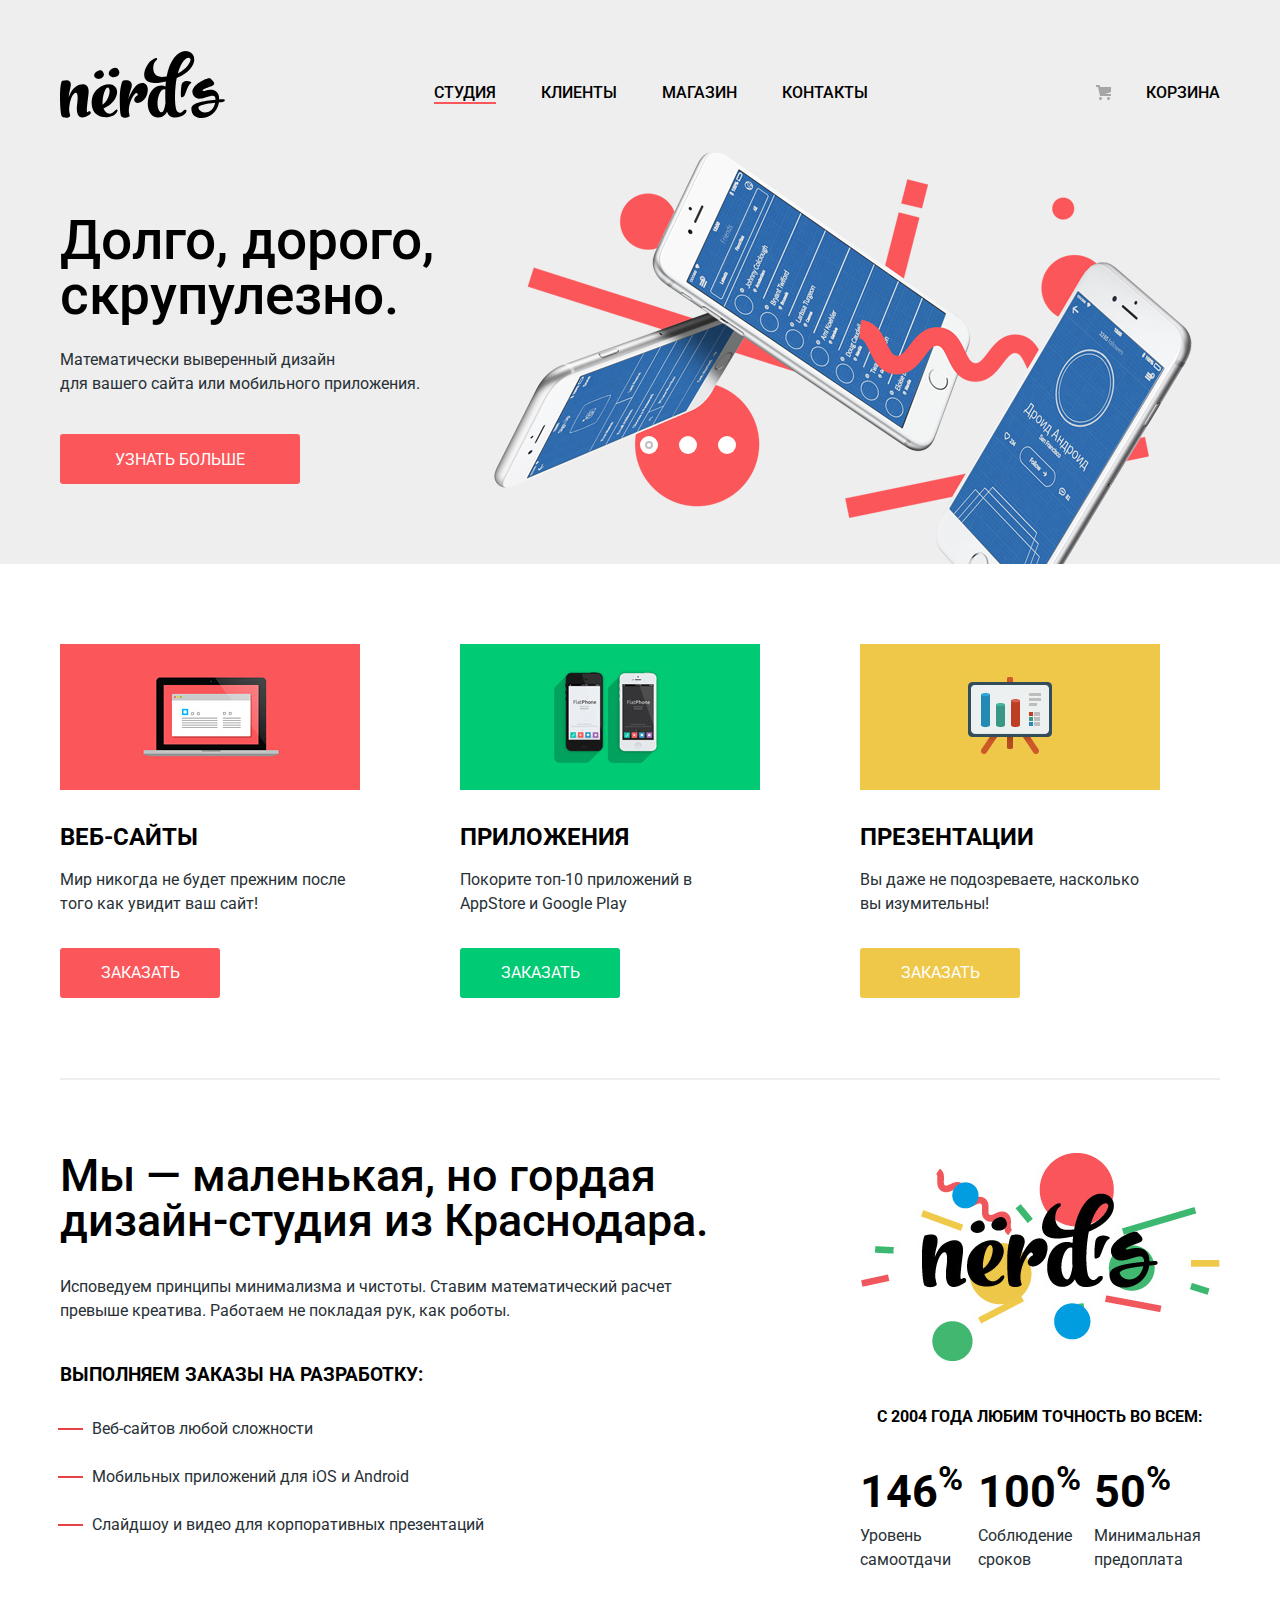
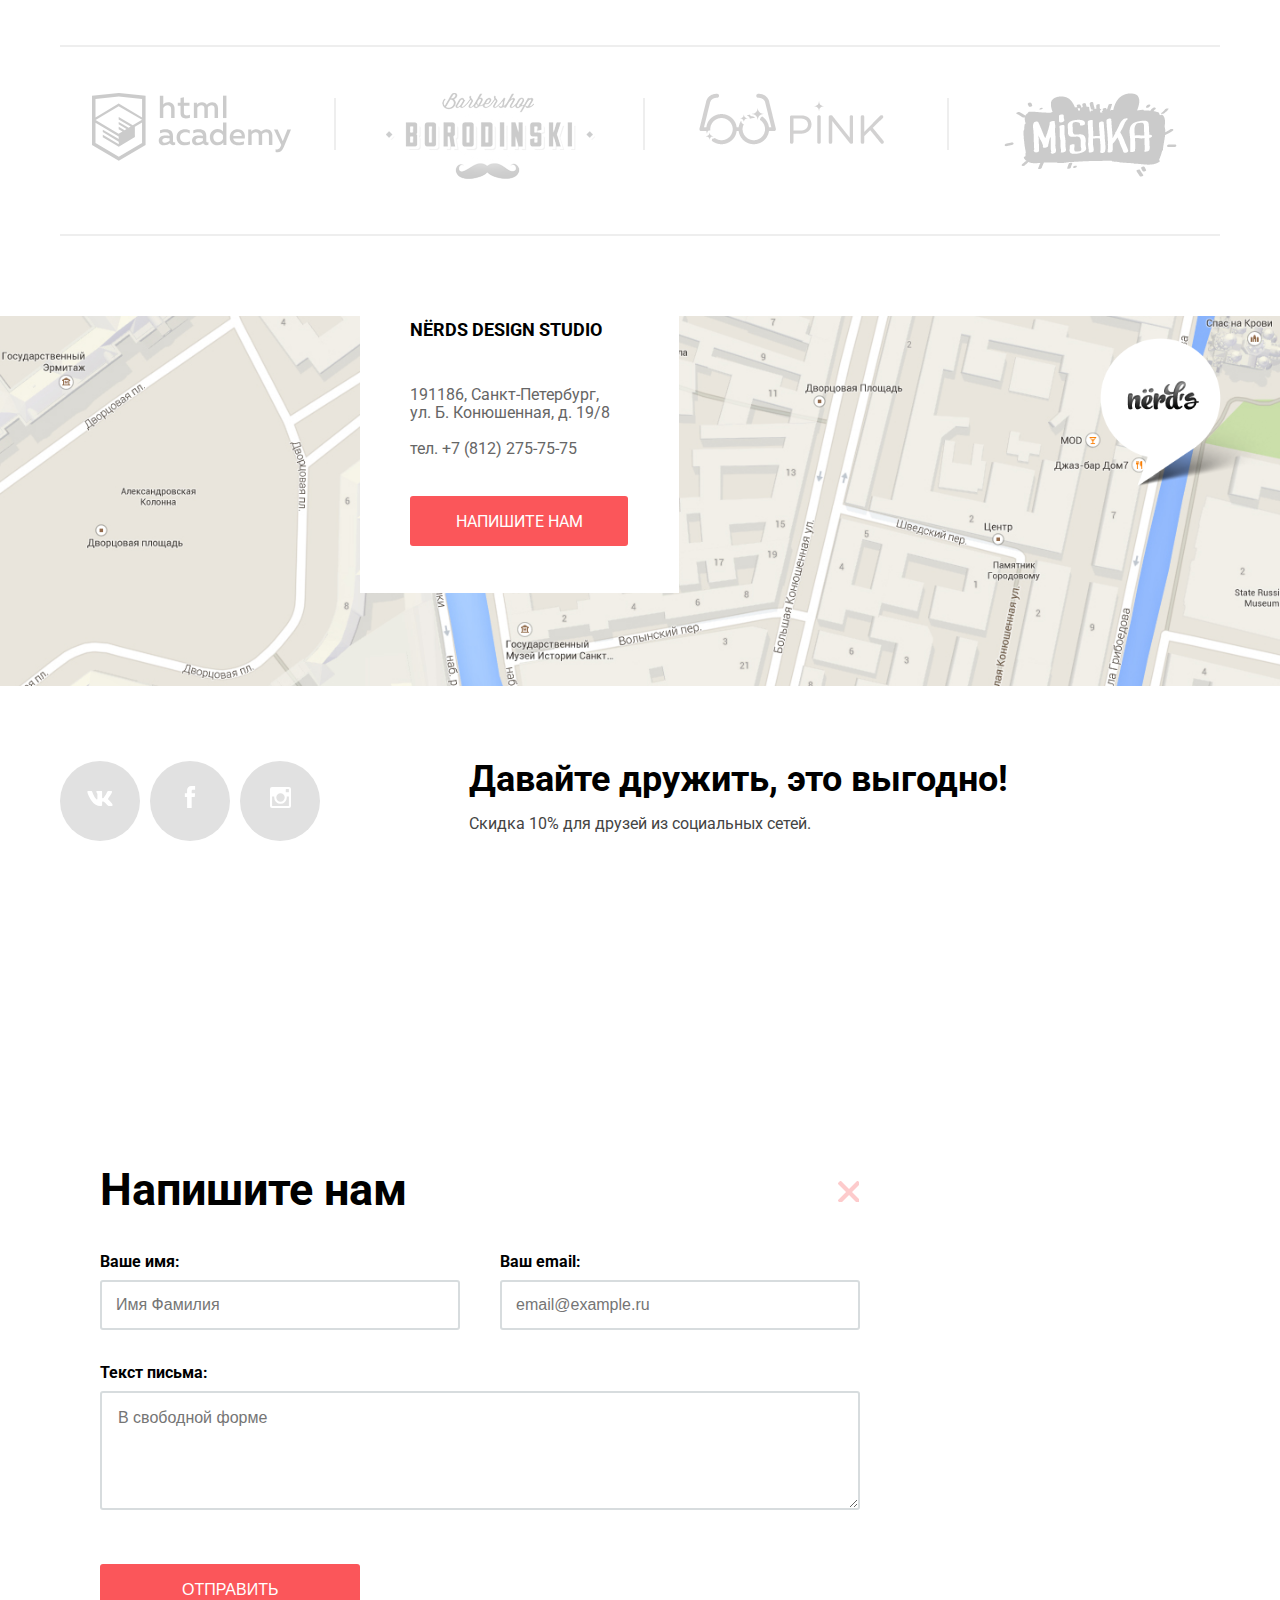
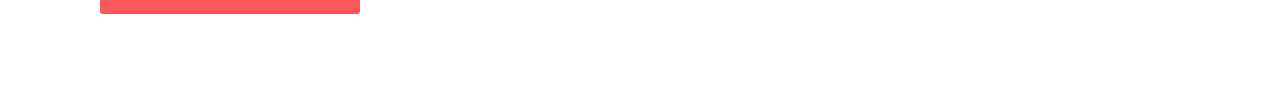
==== index.html @ 5bb57404 "Стилизовал главную, карта пока img, форму оставил внизу" ====
<!DOCTYPE html>
<html class="page" lang="ru">
<head>
  <meta charset="utf-8">
  <title>Студия Nёrds</title>
  <link rel="stylesheet" href="https://fonts.googleapis.com/css2?family=Roboto:wght@400;500;700&display=swap">
  <link href="css/normalize.css" rel="stylesheet">
  <link href="css/style.css" rel="stylesheet">
  <link rel="icon" href="favicon.ico">
  <link rel="icon" href="img/favicon152.svg" type="image/svg+xml">
  <link rel="apple-touch-icon" href="favicon180.png">
  <link rel="manifest" href="manifest.webmanifest">
</head>
<body class="page-body">
  <header class="main-header">
    <nav class="main-navigation container">
      <a class="main-header-logo">
        <img src="img/nerds-logo.svg" width="165" height="65" alt="Логотип компании">
      </a>
      <ul class="site-navigation clear-list">
        <li><a class="selected" href="index.html">Студия</a></li>
        <li><a href="#">Клиенты</a></li>
        <li><a href="catalog.html">Магазин</a></li>
        <li><a href="#">Контакты</a></li>
      </ul>
      <div class="user-navigation">
        <a class="cart" href="#">Корзина</a>
      </div>
    </nav>
  </header>
  <main>
    <section class="main-screen">
      <div class="container slider">
        <div class="slide slide-first">
          <h1>Долго, дорого, скрупулезно.</h1>
          <p>Математически выверенный дизайн<br>
            для вашего сайта или мобильного приложения.
          </p>
          <a class="button main-button" href="#">Узнать больше</a>
        </div>
        <div class="slide slide-second">
          <h1>Долго, дорого, скрупулезно.</h1>
          <p>Математически выверенный дизайн<br>
            для вашего сайта или мобильного приложения.
          </p>
          <a class="button" href="#">Узнать больше</a>
        </div>
        <div class="slide slide-thirdt">
          <h1>Долго, дорого, скрупулезно.</h1>
          <p>Математически выверенный дизайн<br>
            для вашего сайта или мобильного приложения.
          </p>
          <a class="button" href="#">Узнать больше</a>
        </div>
        <div class="slider-buttons">
          <button class="slider-button" type="button"></button>
          <button class="slider-button" type="button"></button>
          <button class="slider-button" type="button"></button>
        </div>
      </div>
    </section>
    <div class="container">
      <section class="services">
        <h2 class="hidden">Услуги</h2>
        <ul class="sevices-list clear-list">
          <li class="services-item">
            <img src="img/illustration-1.jpg" width="300" height="146" alt="Иллюстрация услуги">
            <h3>Веб-сайты</h3>
            <p>Мир никогда не будет прежним после того как увидит ваш сайт!</p>
            <a class="button red-button" href="#">Заказать</a>
          </li>
          <li class="services-item">
            <img src="img/illustration-2.jpg" width="300" height="146" alt="Иллюстрация услуги">
            <h3>Приложения</h3>
            <p>Покорите топ-10 приложений в AppStore и Google Play</p>
            <a class="button green-button" href="#">Заказать</a>
          </li>
          <li class="services-item">
            <img src="img/illustration-3.jpg" width="300" height="146" alt="Иллюстрация услуги">
            <h3>Презентации</h3>
            <p>Вы даже не подозреваете, насколько вы изумительны!</p>
            <a class="button yellow-button" href="#">Заказать</a>
          </li>
        </ul>
      </section>
      <div class="information">
        <section class="about">
          <h2>Мы — маленькая, но гордая<br>дизайн-студия из Краснодара.</h2>
          <p>Исповедуем принципы минимализма и чистоты. Ставим математический расчет<br>
            превыше креатива. Работаем не покладая рук, как роботы.</p>
          <h3>Выполняем заказы на разработку:</h3>
          <ul class="about-list clear-list">
            <li class="about-item">Веб-сайтов любой сложности</li>
            <li class="about-item">Мобильных приложений для iOS и Android</li>
            <li class="about-item">Слайдшоу и видео для корпоративных презентаций</li>
          </ul>
        </section>
        <section class="company">
          <div class="company-logo">
            <img src="img/nerds-illustration.png" width="360" height="208" alt="Цветной логотип">
          </div>
          <p>с 2004 года Любим точность во всем:</p>
          <ul class="company-numbers clear-list">
            <li class="company-number">
              <b>146<sup>%</sup></b>
              <span>Уровень самоотдачи</span>
            </li>
            <li class="company-number">
              <b>100<sup>%</sup></b>
              <span>Соблюдение сроков</span>
            </li>
            <li class="company-number">
              <b>50<sup>%</sup></b>
              <span>Минимальная предоплата</span>
            </li>
          </ul>
        </section>
      </div>
      <section class="partners">
        <h2 class="hidden">Наши партнеры</h2>
        <ul class="partners-list clear-list">
          <li class="partners-item">
            <a>
              <img src="img/logo-html.svg" width="199" height="68" alt="Лого партнера">
            </a>
          </li>
          <li class="partners-item">
            <a>
              <img src="img/logo-barber.png" width="209" height="90" alt="Лого партнера">
            </a>
          </li>
          <li class="partners-item">
            <a>
              <img src="img/logo-pink.png" width="185" height="52" alt="Лого партнера">
            </a>
          </li>
          <li class="partners-item">
            <a>
              <img src="img/logo-mishka.png" width="173" height="84" alt="Лого партнера">
            </a>
          </li>
        </ul>
      </section>
    </div>
    <section class="contacts">
      <h2 class="hidden">Мы на карте</h2>
      <div class="map">
        <img src="img/map.png" width="1920" height="416" alt="Карта">
      </div>
      <div class="map-marker">
        <img src="img/map-marker.png" width="231" height="190" alt="Лого на карте">
      </div>
      <div class="contacts-info">
        <h3>Nёrds design studio</h3>
        <address>
          191186, Санкт-Петербург,<br>
          ул. Б. Конюшенная, д. 19/8<br><br>
          тел. <a class="contacts-phone" href="tel:+78122757575">+7 (812) 275-75-75</a>
        </address>
        <a class="map-button button" href="#">Напишите нам</a>
      </div>
    </section>
  </main>
  <footer class="main-footer container">
    <section class="social">
      <ul class="social-list clear-list">
        <li class="social-item">
          <a class="social-button" href="#">
            <svg width="26" height="15" viewBox="0 0 128 76"><path d="M125,5.15c.89-3,0-5.15-4.23-5.15h-14a6,6,0,0,0-6.09,4S93.59,21.31,83.5,32.59c-3.26,3.26-4.74,4.3-6.52,4.3-.89,0-2.18-1-2.18-4V5.15c0-3.56-1-5.15-4-5.15h-22a3.37,3.37,0,0,0-3.56,3.22c0,3.37,5,4.15,5.56,13.64V37.48c0,4.52-.82,5.34-2.6,5.34-4.74,0-16.29-17.43-23.13-37.38C23.72,1.57,22.38,0,18.8,0H4.8C.8,0,0,1.88,0,4c0,3.71,4.75,22.1,22.1,46.42C33.67,67,50,76,64.8,76c8.9,0,10-2,10-5.45V58c0-4,.84-4.8,3.66-4.8,2.08,0,5.64,1,13.94,9C101.9,71.74,103.46,76,108.8,76h14c4,0,6-2,4.85-6s-5.8-9.64-11.81-16.4c-3.27-3.86-8.16-8-9.64-10.09-2.08-2.67-1.49-3.86,0-6.23,0,0,17-24,18.83-32.18Z" fill="#fff"/>
            </svg>
          </a>
        </li>
        <li class="social-item">
          <a class="social-button" href="#">
            <svg width="12" height="22" viewBox="0 0 10.15 21.74"><path d="M3.34 1.12A4.77 4.77 0 0 1 6.53 0h3.61v3.81H7.81a1.07 1.07 0 0 0-1.09.83v2.55h3.42c-.08 1.23-.24 2.45-.41 3.67h-3v10.87H2.21V10.86H0V7.21h2.19V3.66a3.83 3.83 0 0 1 1.15-2.54z" fill="#fff"/>
            </svg>
          </a>
        </li>
        <li class="social-item">
          <a class="social-button" href="#">
            <svg width="21" height="21" viewBox="0 0 20 20"><path d="M18 0H2a2 2 0 0 0-2 2v16a2 2 0 0 0 2 2h16a2 2 0 0 0 2-2V2a2 2 0 0 0-2-2zm-8 6a4 4 0 1 1-4 4 4 4 0 0 1 4-4zM2.5 18a.47.47 0 0 1-.5-.5V9h2.1a3.4 3.4 0 0 0-.1 1 6 6 0 1 0 12 0 3.4 3.4 0 0 0-.1-1H18v8.5a.47.47 0 0 1-.5.5zM18 4.5a.47.47 0 0 1-.5.5h-2a.47.47 0 0 1-.5-.5v-2a.47.47 0 0 1 .5-.5h2a.47.47 0 0 1 .5.5z" fill="#fff"/>
            </svg>
          </a>
        </li>
      </ul>
    </section>
    <div class="footer-labels">
      <h2>Давайте дружить, это выгодно!</h2>
      <p>Скидка 10% для друзей из социальных сетей.</p>
    </div>
  </footer>
  <section class="popup">
    <h2>Напишите нам</h2>
    <form class="popup-form" action="https://echo.htmlacademy.ru" method="post">
      <p>
        <label for="popup-name">Ваше имя:</label>
        <input class="user-name" id="popup-name" type="text" name="name" placeholder="Имя Фамилия">
      </p>
      <p>
        <label for="popup-email">Ваш email:</label>
        <input class="user-email" id="popup-email" type="text" name="email" placeholder="email@example.ru">
      </p>
      <p>
        <label for="popup-text">Текст письма:</label>
        <textarea class="user-text" id="popup-text" name="text" rows="4" cols="80" placeholder="В свободной форме"></textarea>
      </p>
      <button class="button" type="submit">Отправить</button>
    </form>
    <button class="popup-close" type="button">
      <svg width="21" height="21" viewBox="0 0 20 20"><path d="M13.3391 10.5088L20.7163 3.13165C21.1056 2.74233 21.1056 2.1058 20.7163 1.71647L19.3011 0.300294C18.9118 -0.0890303 18.2752 -0.0890303 17.8859 0.300294L10.5088 7.67844L3.13163 0.301295C2.7423 -0.0880295 2.10577 -0.0880295 1.71645 0.301295L0.301271 1.71647C-0.0880537 2.1058 -0.0880537 2.74233 0.301271 3.13165L7.67842 10.5088L0.301271 17.8859C-0.0880537 18.2753 -0.0880537 18.9118 0.301271 19.3011L1.71745 20.7163C2.10678 21.1056 2.74331 21.1056 3.13263 20.7163L10.5098 13.3392L17.8869 20.7163C18.2762 21.1056 18.9128 21.1056 19.3021 20.7163L20.7173 19.3011C21.1066 18.9118 21.1066 18.2753 20.7173 17.8859L13.3391 10.5088Z" fill="#FB565A"/>
      </svg>
    </button>
  </section>
</body>
</html>
---- css/style.css ----
/* Variables */

:root {
  --basic-light-black: #283136;
  --basic-black: #000000;
  --basic-black-opacity: rgba(0, 0, 0, 0.3);
  --basic-dark-black: #231F20;
  --basic-light-red: #FB565A;
  --basic-red: #E74246;
  --basic-dark-red: #D7373B;
  --basic-white: #ffffff;
  --basic-light-green: #00CA74;
  --basic-green: #00BC6C;
  --basic-dark-green: #00AA62;
  --basic-light-yellow: #EFC84A;
  --basic-yellow: #EAB534;
  --basic-dark-yellow: #E5A722;
  --basic-light-grey: #EEEEEE;
  --basic-grey: #DFDFDF;
  --basic-dark-grey: #D5D5D5;
  --special-grey: #4D4D4D;
  --contacts-grey: #666666;
  --footer-grey: #444444;
  --logo-grey: #A6A6A6;
  --text-button-opacity: rgba(255, 255, 255, 0.3);
  --slider-circle-grey: #C1C1C1;
  --social-button-grey: #e1e1e1;
  --popup-field-grey: #D7DCDE;
  --popup-hover-grey: #B4B9BB;

}

/* Global */

.page-body {
  min-width: 1160px;
  margin: 0;
  padding: 0;
  font-family: "Roboto", Arial, sans-serif;
  font-size: 16px;
  line-height: 24px;
  font-weight: 400;
  color: var(--basic-light-black);
  background-color: var(--basic-white);
  min-height: 100%;
  display: grid;
  grid-template-rows: min-content 1fr min-content;
  align-content: start;
}

.page img {
  max-width: 100%;
  height: auto;
}

.clear-list {
  list-style: none;
  padding: 0;
  margin: 0;
}

/* grid */

.page {
  height: 100%;
}

.container {
  width: 1160px;
  margin: 0 auto;
  padding: 0;
}

/* button */

.button {
  font-size: 16px;
  line-height: 18px;
  text-transform: uppercase;
  text-align: center;
  text-decoration: none;
  vertical-align: middle;
  background-color: var(--basic-light-red);
  color: var(--basic-white);
  border: none;
  border-radius: 3px;
  padding: 17px 54px 15px;
}

.button:hover {
  background-color: var(--basic-red);
}

.button:focus {
  color: var(--text-button-opacity);
  backround-color: var(--basic-dark-red);
}

.hidden {
  display: none;
}

.main-header-logo:active {
  opacity: 0.3;
}

/* Navigation */

.main-header {
  background-color: var(--basic-light-grey);
}

.main-navigation {
display: flex;
justify-content: space-between;
  line-height: 30px;
  text-transform: uppercase;
  color: var(--basic-white);
  padding-top: 50px;
}

.main-navigation a {
  text-decoration: none;
  font-weight: 500;
}

.site-navigation {
  display: flex;
  padding-top: 28px;
}

.user-navigation {
  padding-top: 28px;
}

.cart {
  position: relative;
  padding-left: 25px;
}

.cart::before {
  position: absolute;
  top:2px;
  left:-25px;
  content: "";
  width: 15px;
  height: 15px;
  background-image: url("..//img/cart-icon.svg");
  background-repeat: no-repeat;
  background-position: 0 0;
}

.site-navigation li {
  margin-right: 45px;
}

.site-navigation a,
.user-navigation a {
  color: var(--basic-black);
}

.site-navigation a:hover,
.user-navigation a:hover {
  color: var(--basic-light-red);
}

.site-navigation a:focus,
.user-navigation a:focus {
  opacity: 0.3;
}

.selected {
  border-bottom: 2px solid var(--basic-light-red);
}

/* Main screen */

.main-screen {
  position: relative;
  background-color: var(--basic-light-grey);
  margin-bottom: 80px;
}

.main-screen h1 {
  width: 538px;
  font-size: 55px;
  line-height: 55px;
  font-weight: 500;
  margin-top: 0;
  margin-bottom: 25px;
  color: var(--basic-black);
}

.slider {
  position: relative;
}

.slider p {
  margin-bottom: 38px;
  margin-top:0;
}

.main-button {
  display: block;
  width: 132px;
}

.slider-buttons {
  position: absolute;
  bottom: 104px;
  left: 50%;
}

.slider-button {
  background-color: var(--basic-white);
  margin-right: 17px;
  border-radius: 50%;
  width: 18px;
  height: 18px;
  border: none;
  outline: none;
  cursor: pointer;
}

.slider-button:nth-child(3)::after {
  content: "";
  position: absolute;
  left: 8%;
  width: 4px;
  height: 4px;
  margin: -4px;
  border: 2px solid var(--slider-circle-grey);
  border-radius: 50%;
}

.slide {
  display: none;
}

.slide-first {
  display: block;
  background-image: url("../img/nerds-index-slide.png");
  background-repeat: no-repeat;
  background-position: right bottom;
  padding-top: 85px;
  padding-bottom: 80px;
}

/* services */

.services {
  padding-bottom: 80px;
  border-bottom: 2px solid var(--basic-light-grey);
}

.sevices-list {
  display: grid;
  grid-template-columns: 1fr 1fr 1fr;
  column-gap: 100px;
  padding-right: 60px;
}

.services h3 {
  font-size: 24px;
  font-weight: 700;
  line-height: 30px;
  margin-bottom: 16px;
  margin-top: 25px;
  text-transform: uppercase;
  color: var(--basic-black);
}

.services-item p {
  margin-top: 0;
  margin-bottom: 32px;
}

.red-button {
  display: block;
  width: 160px;
  padding: 16px 0;
}

.green-button {
  display: block;
  width: 160px;
  padding: 16px 0;
  background-color: var(--basic-light-green);
}

.green-button:hover {
  background-color: var(--basic-green);
}

.green-button:focus {
  backround-color: var(--basic-dark-green);
}

.yellow-button {
  display: block;
  width: 160px;
  padding: 16px 0;
  background-color: var(--basic-light-yellow);
}

.yellow-button:hover {
  background-color: var(--basic-yellow);
}

.yellow-button:focus {
  backround-color: var(--basic-dark-yellow);
}

/* about */

.information {
  display: flex;
  justify-content: space-between;
  padding-top: 73px;
  border-bottom: 2px solid var(--basic-light-grey);
  padding-bottom: 73px;
}

.about {
  width: 660px;
}

.about h2 {
  font-size: 45px;
  line-height: 45px;
  font-weight: 500;
  margin-top: 0;
  margin-bottom: 32px;
  color: var(--basic-black);
}

.about h3 {
  font-weight: 700;
  text-transform: uppercase;
  color: var(--basic-black);
  margin-top: 40px;
  margin-bottom:30px;
}

.about p {
  margin: 0;
}

.about-item {
  position: relative;
  margin-bottom: 24px;
  padding-left: 32px;
}

.about-item::before {
  content: "";
  position: absolute;
  width: 25px;
  height: 2px;
  top: 11px;
  left: -2px;
  background-color: var(--basic-red);
}

.company {
  width: 360px;
  margin-left: auto;
}

.company-numbers {
  display: flex;
  justify-content: space-between;
}

.company p {
  font-weight: 700;
  text-align: center;
  text-transform: uppercase;
  margin-top: 37px;
  margin-bottom: 31px;
  color: var(--basic-black);
}

.company b {
  font-size: 45px;
  line-height: 64px;
  font-weight: 700;
  margin-bottom: 10px;
  color: var(--basic-black);
}

.company span {
  line-height: 18px;
}

/* partners */

.partners {
  padding-top: 46px;
  border-bottom: 2px solid var(--basic-light-grey);
  padding-bottom: 44px;
}

.partners-list {
  display: flex;
}

.partners-item {
  position: relative;
}

.partners-item:first-child {
  margin-right: 95px;
  margin-left: 32px;
}

.partners-item:first-child::after {
  content: "";
  position: absolute;
  width: 2px;
  height: 52px;
  background-color: var(--basic-light-grey);
  right: -45px;
  bottom: 40px;
}

.partners-item:nth-child(2) {
  margin-right: 104px;
}

.partners-item:nth-child(2)::after {
  content: "";
  position: absolute;
  width: 2px;
  height: 52px;
  background-color: var(--basic-light-grey);
  right: -50px;
  bottom: 40px;
}

.partners-item:nth-child(3) {
  margin-right: 120px;
}

.partners-item:nth-child(3)::after {
  content: "";
  position: absolute;
  width: 2px;
  height: 52px;
  background-color: var(--basic-light-grey);
  right: -65px;
  bottom: 40px;
}

.partners-list a {
  opacity: 0.2;
}

.partners-list a:hover {
  opacity: 1;
}

.partners-list a:active {
  opacity: 0.1;
}

/* catalog-page */

.catalog-page {
  display: grid;
  grid-template-columns: 260px 1fr;
  column-gap: 140px;
  align-content: start;
}

.catalog-heading {
  background-color: var(--basic-light-grey);
  padding-top: 100px;
  padding-bottom: 108px;
}

.catalog-heading h1 {
  width: 727px;
  font-size: 55px;
  line-height: 55px;
  font-weight: 500;
  margin: 0 auto;
  color: var(--basic-black);
}

/*sort */

.sort {
  grid-column: 2 / -1;
  padding-top: 55px;
  padding-bottom: 48px;
}

.sort p {
  font-size: 18px;
  line-height: 30px;
  font-weight: 700;
  color: var(--basic-black);
  text-transform: uppercase;
  margin-right: 135px;
}

.sort-list {
  display: flex;
  align-items: center;
  justify-content: center;
}

.sort-item {
  font-size: 14px;
  line-height: 18px;
  text-transform: uppercase;
  opacity: 0.3;
  margin-right: 35px;
}

.sort-item:hover {
  opacity: 0.6;
}

.sort-item:active {
  opacity: 1;
}

.active-sort {
  opacity: 1;
}

/* filters */

.filters legend {
  font-size: 18px;
  line-height: 30px;
  font-weight: 700;
  text-transform: uppercase;
  color: var(--basic-black);
}

.filter-price {
  margin-bottom: 54px;
}

.filter-feature {
  margin-top: 45px;
}

.filter-price input {
  background-color: var(--basic-light-grey);
}

.filters p {
  line-height: 22px;
  text-transform: uppercase;
}

.filters label {
  font-size: 16px;
  line-height: 19px;
}

.grey-button {
  margin-top: 50px;
  background-color: var(--basic-light-grey);
  color: var(--basic-black);
}

.grey-button:hover {
  background-color: var(--basic-grey);
}

.grey-button:focus {
  background-color: var(--basic-dark-grey);
  color: var(--basic-black-opacity);
}

.grey-button:active {
  background-color: var(--basic-white);
}

/* catalog */

.goods-list {
  display: grid;
  grid-template-columns: 1fr 1fr;
  column-gap: 42px;
  padding-bottom: 55px;
}

.goods-item {
  width: 360px;
  position: relative;
  padding-bottom: 30px;
}

.goods-description {
  position: absolute;
  width: 360px;
  height: 231px;
  background-color: var(--basic-light-grey);
  display: none;
  bottom: 38px;
  text-align: center;
}

.goods-item:hover .goods-description {
  display: block;
}

.goods-description p {
  padding-bottom: 32px;
}

.catalog h3 {
  font-size: 18px;
  line-height: 30px;
  font-weight: 700;
  text-transform: uppercase;
  color: var(--basic-black);
}

.catalog h3:hover {
  color: var(--basic-light-red);
}

.catalog h3:active {
  color: var(--basic-black);
  opacity: 0.3;
}

.catalog p {
  line-height: 18px;
}

/* pagination */

.pagination {
  display: flex;
  justify-content: flex-start;

}

.pagination a {
  padding-left: 25px;
  padding-right: 25px;
}

.pagination-item {
  width: 50px;
  margin-top: 50px;
  margin-right: 11px;
  background-color: var(--basic-light-grey);
  color: var(--basic-black);
}

.pagination-item:hover {
  background-color: var(--basic-grey);
}

.pagination-item:focus {
  background-color: var(--basic-dark-grey);
  color: var(--basic-black-opacity);
}

.pagination-item:active {
  background-color: var(--basic-white);
}

.active-pagination {
  background-color: var(--basic-white);
  border: 1px solid var(--basic-light-grey);
}

/* contacts */

.contacts {
  position: relative;
  margin-top: 80px;
}

.contacts-info {
  width: 319px;
  position: absolute;
  background-color: var(--basic-white);
  bottom: 100px;
  left: 360px;
}

.contacts h3 {
  font-size: 18px;
  line-height: 30px;
  font-weight: 700;
  font-style: normal;
  text-transform: uppercase;
  color: var(--basic-black);
  margin-top: 0;
  padding: 49px 76px 23px 50px;
}

.contacts address {
  line-height: 18px;
  font-style: normal;
  color: var(--contacts-grey);
  padding: 0 39px 38px 50px;
}

.contacts-phone {
  color: inherit;
  text-decoration: none;
}

.map-button {
  display: block;
  width: 130px;
  margin: 0 50px 47px;
  padding: 17px 44px 15px;
}

.map-marker {
  position: absolute;
  bottom: 200px;
  left: 1100px;
}

/* footer */

.main-footer {
  display: flex;
  padding: 68px 0;
}

.social-list {
  display: flex;
  margin-right: 139px;
}

.social-item {
  display: flex;
  justify-content: center;
  align-items: center;
  background-color: var(--social-button-grey);
  width: 80px;
  height: 80px;
  border-radius: 50%;
  margin-right: 10px;
}

.social-item:hover {
  background-color: var(--basic-red);
}

.social-item:active {
  background-color: var(--basic-dark-red);
}

.social-item .social-button:focus {
  opacity: 0.3;
}

.footer-labels {
  justify-self: center;
}

.main-footer h2 {
  margin: 0;
  font-size: 36px;
  line-height: 36px;
  font-weight: 700;
  color: var(--basic-black);
}

.main-footer p {
  line-height: 22px;
  color: var(--footer-grey);
}

/* popup */

.popup {
  position: absolute;
  width: 960px;
  height: 590px;
  top: 2700px;
}

.popup h2 {
  font-size: 45px;
  line-height: 53px;
  font-weight: 700;
  margin: 0;
  padding: 63px 549px 37px 100px;
  color: var(--basic-black);
}

.popup-form {
  width: 761px;
  display: flex;
  flex-wrap: wrap;
  padding: 0 89px 84px 100px;
}

.popup-form p {
  margin: 0;
}

.popup label {
  display: block;
  line-height: 18px;
  font-weight: 700;
  margin-bottom: 9px;
  color: var(--basic-black);
}

.popup input {
  width: 328px;
  height: 46px;
  padding: 0 14px;
  border: 2px solid var(--popup-field-grey);
  border-radius: 3px;
  margin-bottom: 34px;
}

.popup input:hover {
  border: 2px solid var(--popup-hover-grey);
}

.popup input:focus {
  border: 2px solid var(--basic-black);
}

.popup input:invalid {
  border: 2px solid var(--basic-red);
}

.user-name {
  margin-right: 40px;
}

.popup textarea {
  width: 326px;
  height: 76px;
  border: 2px solid var(--popup-field-grey);
  border-radius: 3px;
  padding: 16px 414px 23px 16px;
}

.popup textarea:hover {
  border: 2px solid var(--popup-hover-grey);
}

.popup textarea:focus {
  border: 2px solid var(--basic-black);
}

.popup .button {
  display: block;
  margin-top: 47px;
  padding: 17px 82px 15px;
}

.popup-close {
  position: absolute;
  top: 80px;
  right: 95px;
  border: none;
  outline: none;
  opacity: 0.3;
  background-color: var(--basic-white);
}

.popup-close:hover {
  opacity: 1;
}

.popup-close:focus {
  opacity: 0.1;
}
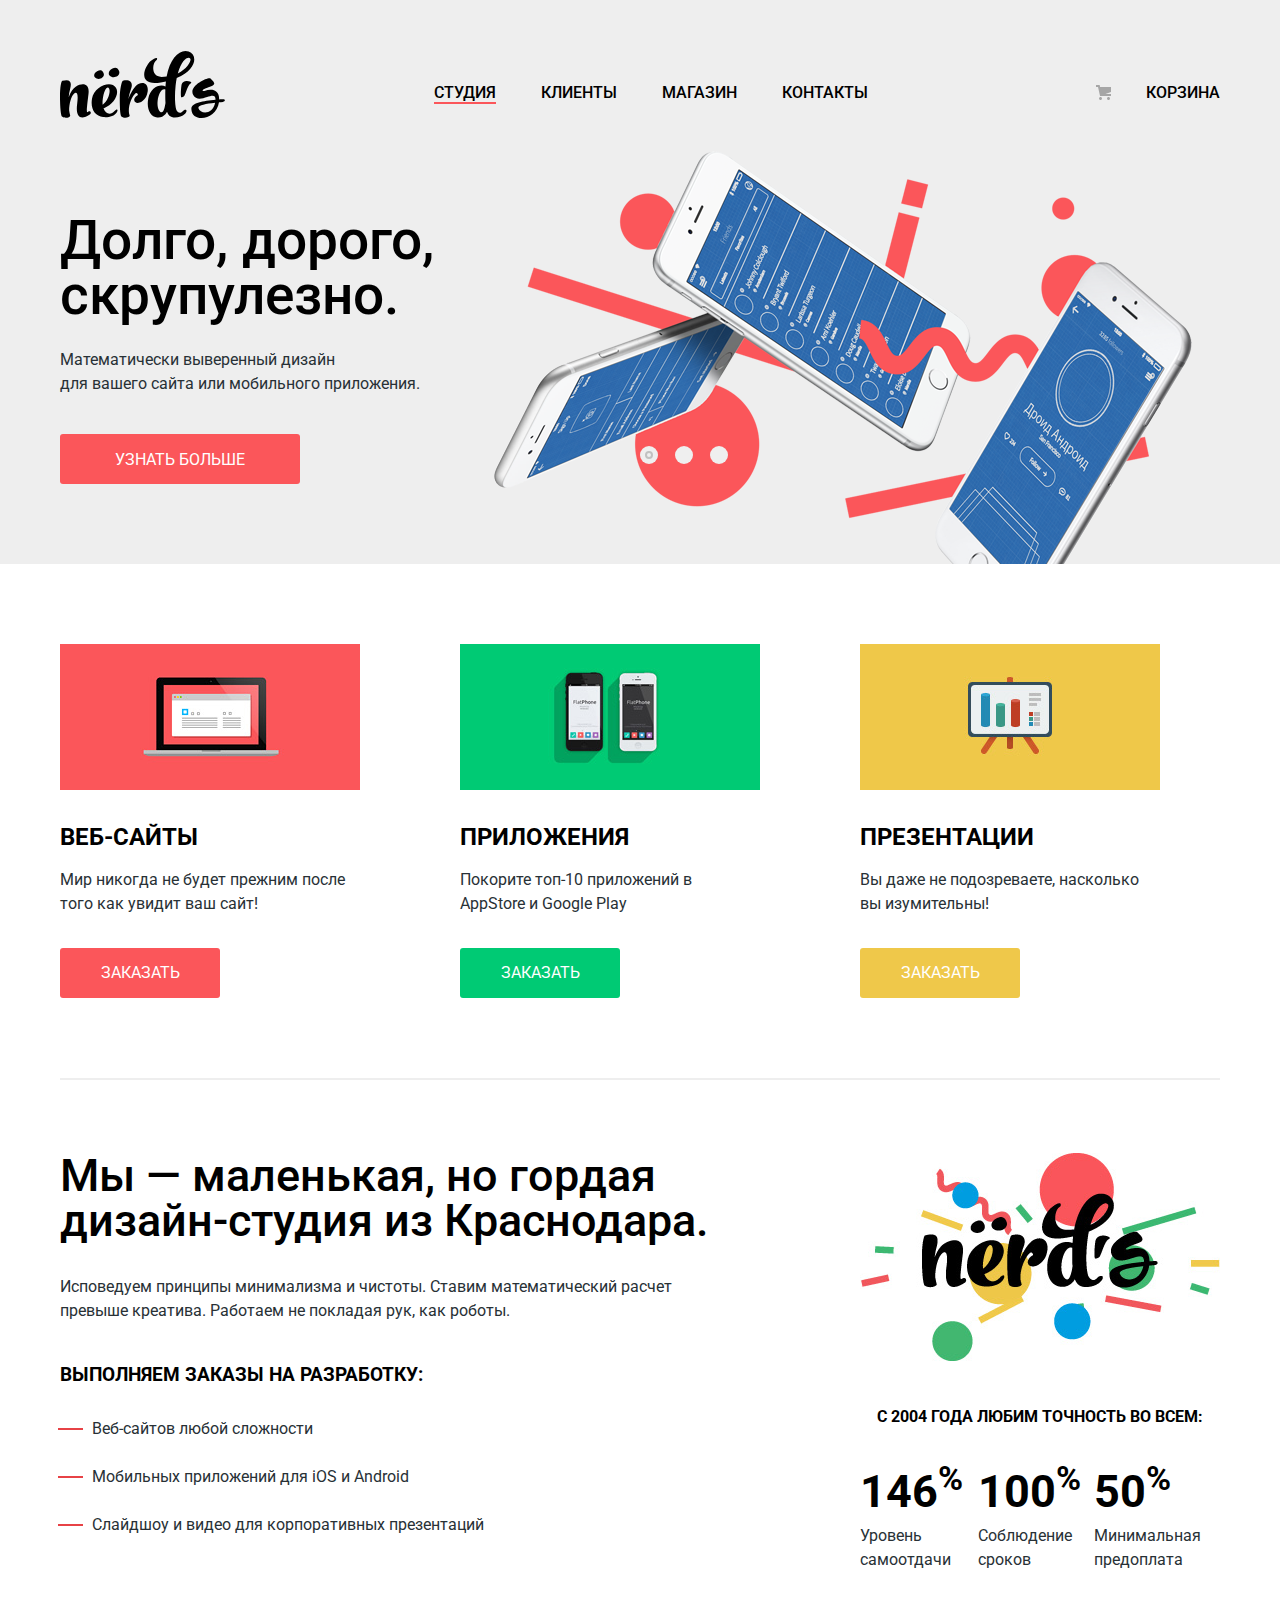
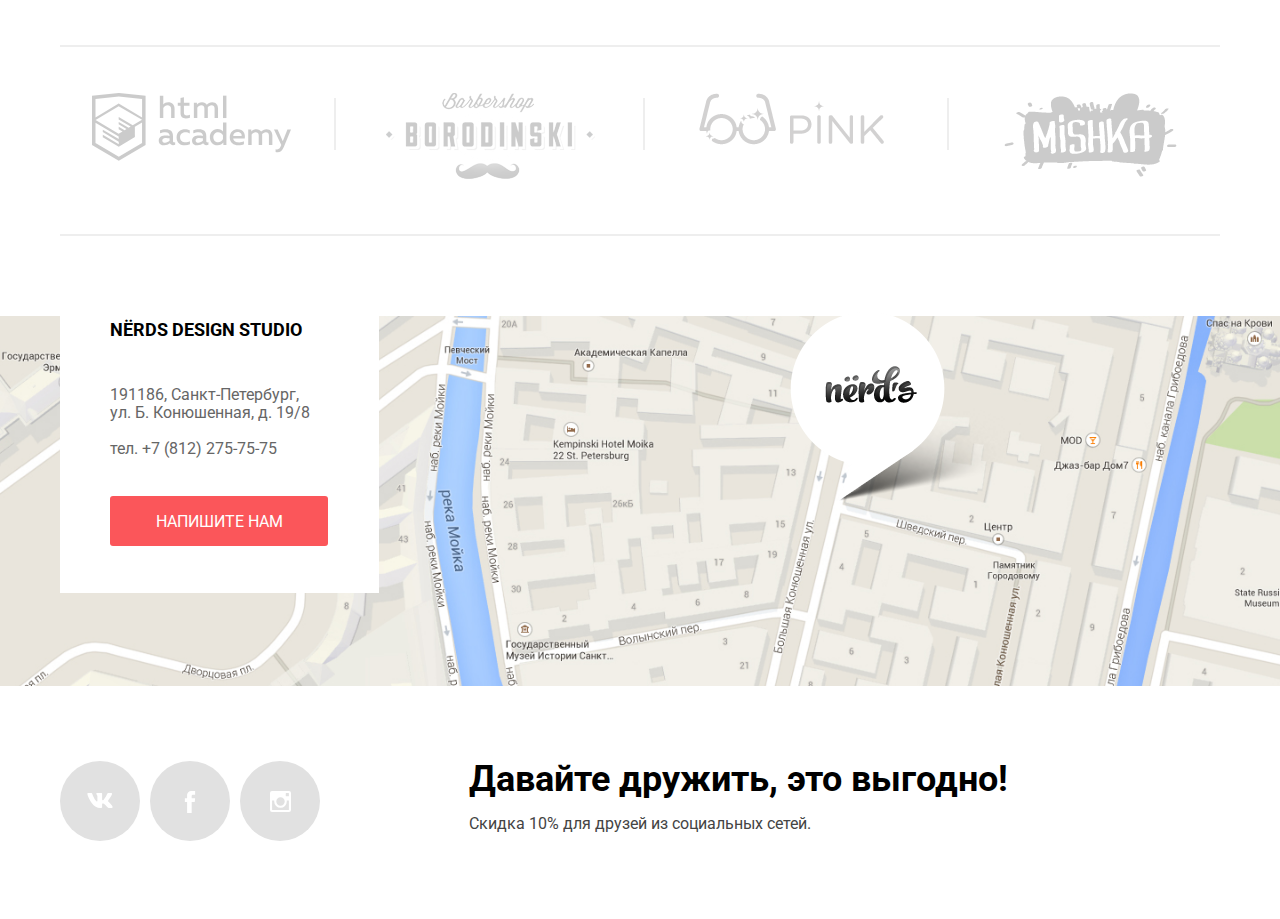
==== commit f588acc0: "Правки" ====
--- a/index.html
+++ b/index.html
@@ -45,7 +45,7 @@
           </p>
           <a class="button" href="#">Узнать больше</a>
         </div>
-        <div class="slide slide-thirdt">
+        <div class="slide slide-third">
           <h1>Долго, дорого, скрупулезно.</h1>
           <p>Математически выверенный дизайн<br>
             для вашего сайта или мобильного приложения.
--- a/css/style.css
+++ b/css/style.css
@@ -24,7 +24,7 @@
   --logo-grey: #A6A6A6;
   --text-button-opacity: rgba(255, 255, 255, 0.3);
   --slider-circle-grey: #C1C1C1;
-  --social-button-grey: #e1e1e1;
+  --social-button-grey: #E1E1E1;
   --popup-field-grey: #D7DCDE;
   --popup-hover-grey: #B4B9BB;
 
@@ -68,7 +68,7 @@
 .container {
   width: 1160px;
   margin: 0 auto;
-  padding: 0;
+  padding: 0 10px;
 }
 
 /* button */
@@ -111,8 +111,8 @@
 }
 
 .main-navigation {
-display: flex;
-justify-content: space-between;
+  display: flex;
+  justify-content: space-between;
   line-height: 30px;
   text-transform: uppercase;
   color: var(--basic-white);
@@ -140,8 +140,8 @@
 
 .cart::before {
   position: absolute;
-  top:2px;
-  left:-25px;
+  top: 2px;
+  left: -25px;
   content: "";
   width: 15px;
   height: 15px;
@@ -207,12 +207,13 @@
 
 .slider-buttons {
   position: absolute;
-  bottom: 104px;
+  bottom: 100px;
   left: 50%;
+  display: flex;
 }
 
 .slider-button {
-  background-color: var(--basic-white);
+  position: relative;
   margin-right: 17px;
   border-radius: 50%;
   width: 18px;
@@ -222,15 +223,24 @@
   cursor: pointer;
 }
 
-.slider-button:nth-child(3)::after {
+.slider-button::before {
   content: "";
   position: absolute;
-  left: 8%;
+  left: 50%;
+  top: 50%;
   width: 4px;
   height: 4px;
   margin: -4px;
   border: 2px solid var(--slider-circle-grey);
   border-radius: 50%;
+}
+
+.slider-button:nth-child(2)::before {
+  display: none;
+}
+
+.slider-button:nth-child(3)::before {
+  display: none;
 }
 
 .slide {
@@ -409,12 +419,7 @@
   position: relative;
 }
 
-.partners-item:first-child {
-  margin-right: 95px;
-  margin-left: 32px;
-}
-
-.partners-item:first-child::after {
+.partners-item::after {
   content: "";
   position: absolute;
   width: 2px;
@@ -424,18 +429,17 @@
   bottom: 40px;
 }
 
+.partners-item:first-child {
+  margin-right: 95px;
+  margin-left: 32px;
+}
+
 .partners-item:nth-child(2) {
   margin-right: 104px;
 }
 
 .partners-item:nth-child(2)::after {
-  content: "";
-  position: absolute;
-  width: 2px;
-  height: 52px;
-  background-color: var(--basic-light-grey);
   right: -50px;
-  bottom: 40px;
 }
 
 .partners-item:nth-child(3) {
@@ -443,13 +447,11 @@
 }
 
 .partners-item:nth-child(3)::after {
-  content: "";
-  position: absolute;
-  width: 2px;
-  height: 52px;
-  background-color: var(--basic-light-grey);
   right: -65px;
-  bottom: 40px;
+}
+
+.partners-item:last-child::after {
+  display: none;
 }
 
 .partners-list a {
@@ -677,6 +679,10 @@
 
 /* contacts */
 
+.map {
+text-align: center;
+}
+
 .contacts {
   position: relative;
   margin-top: 80px;
@@ -687,7 +693,8 @@
   position: absolute;
   background-color: var(--basic-white);
   bottom: 100px;
-  left: 360px;
+  left: 50%;
+  transform: translateX(-580px);
 }
 
 .contacts h3 {
@@ -722,8 +729,9 @@
 
 .map-marker {
   position: absolute;
-  bottom: 200px;
-  left: 1100px;
+  bottom: 185px;
+  left: 50%;
+  transform: translateX(150px);
 }
 
 /* footer */
@@ -741,7 +749,6 @@
 .social-item {
   display: flex;
   justify-content: center;
-  align-items: center;
   background-color: var(--social-button-grey);
   width: 80px;
   height: 80px;
@@ -749,6 +756,10 @@
   margin-right: 10px;
 }
 
+.social-button {
+  padding: 30px;
+}
+
 .social-item:hover {
   background-color: var(--basic-red);
 }
@@ -781,10 +792,13 @@
 /* popup */
 
 .popup {
-  position: absolute;
+  display: none;
+  position: fixed;
   width: 960px;
   height: 590px;
-  top: 2700px;
+  top: 50%;
+  left: 50%;
+  transform: translate(-50%, -50%);
 }
 
 .popup h2 {
@@ -841,6 +855,7 @@
 }
 
 .popup textarea {
+  resize: none;
   width: 326px;
   height: 76px;
   border: 2px solid var(--popup-field-grey);
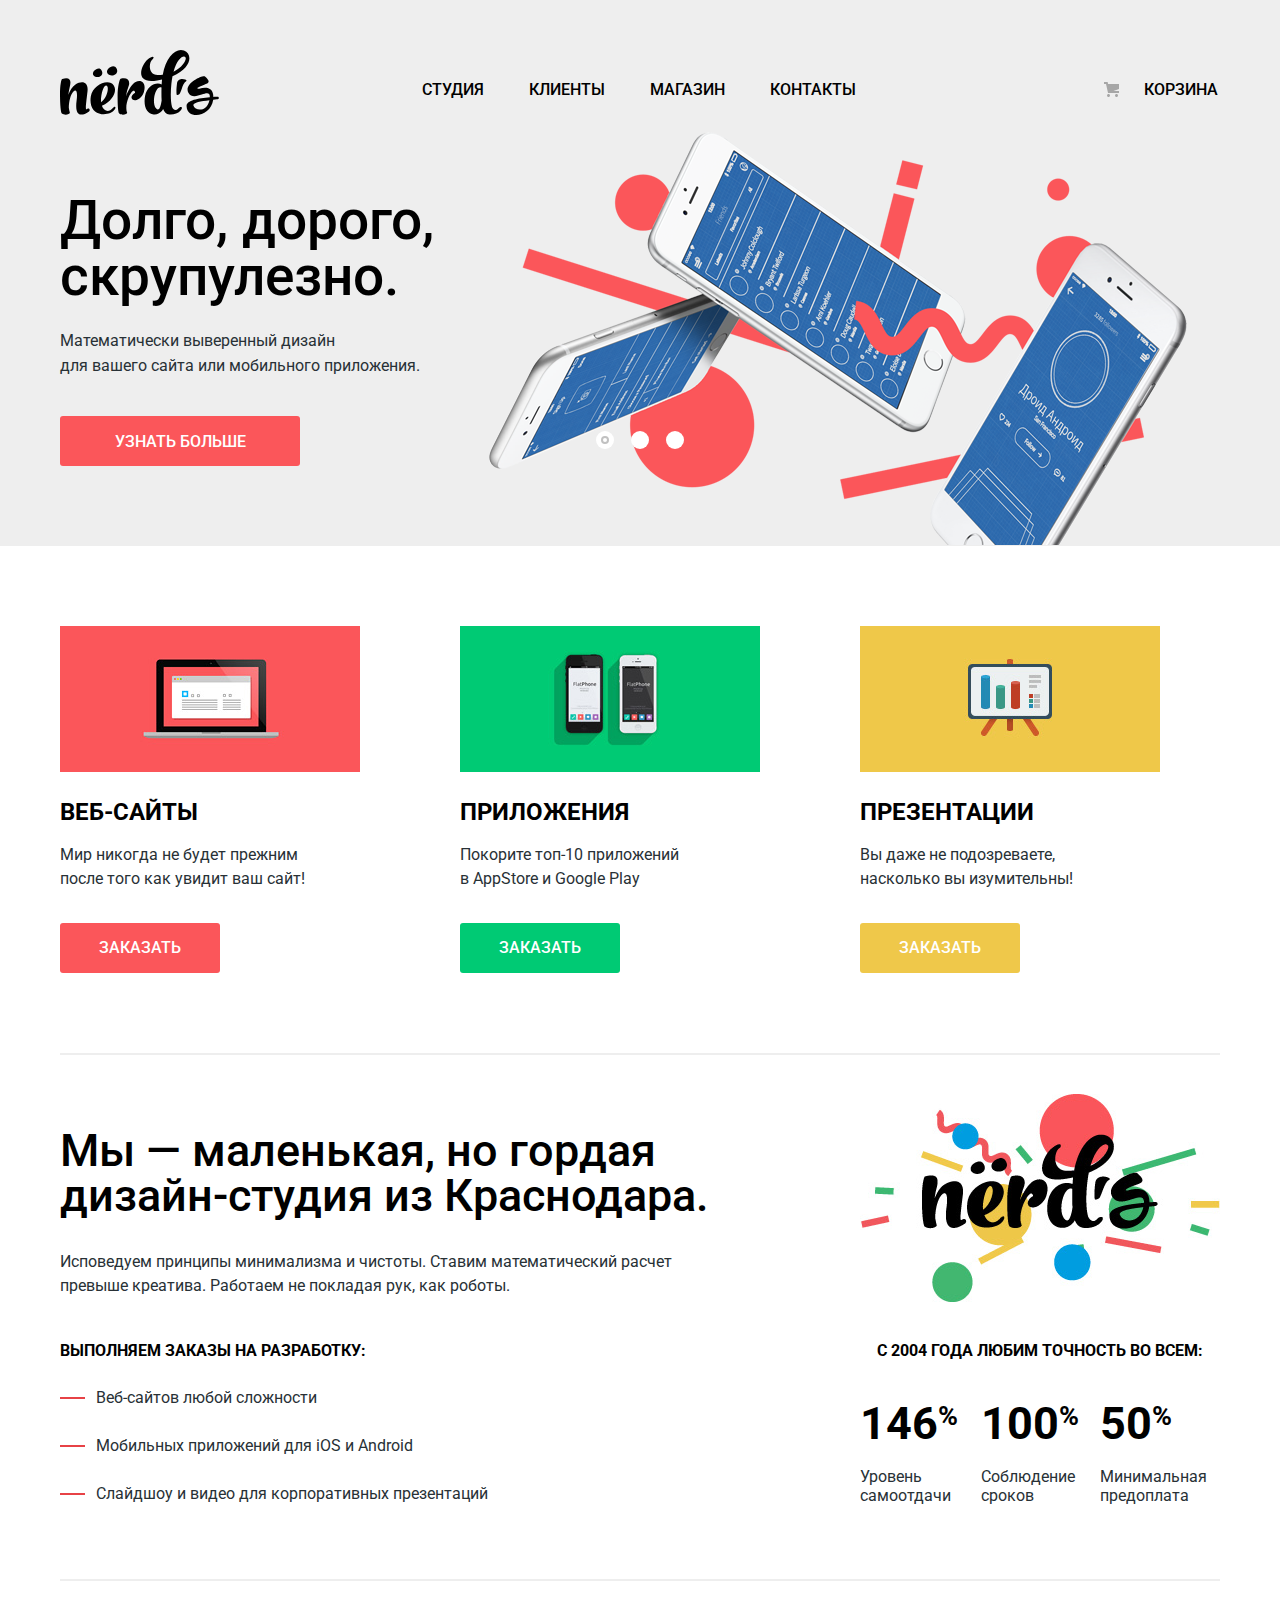
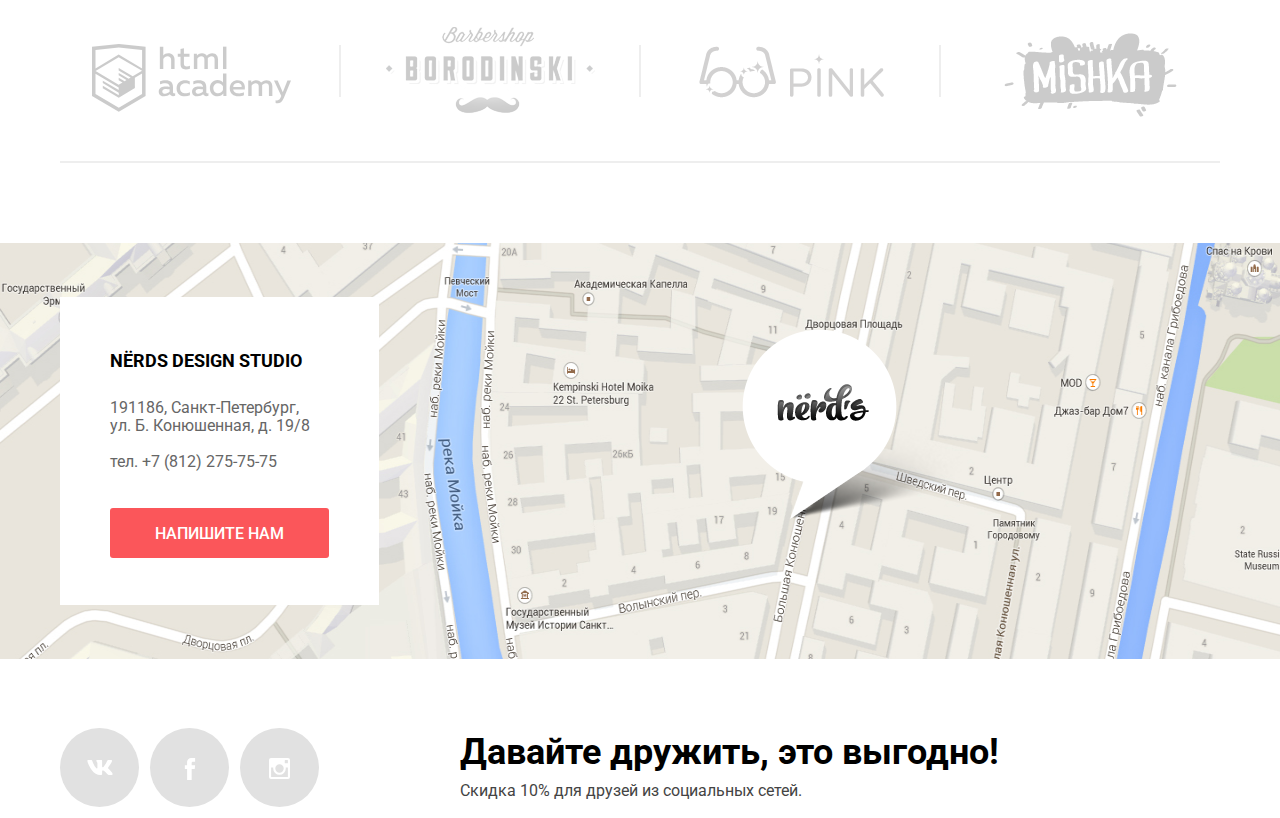
==== commit d38536f9: "Множественные исправления для приведения к необходимому виду" ====
--- a/index.html
+++ b/index.html
@@ -15,10 +15,10 @@
   <header class="main-header">
     <nav class="main-navigation container">
       <a class="main-header-logo">
-        <img src="img/nerds-logo.svg" width="165" height="65" alt="Логотип компании">
+        <img src="img/nerds-logo.svg" width="159" height="65" alt="Логотип компании">
       </a>
       <ul class="site-navigation clear-list">
-        <li><a class="selected" href="index.html">Студия</a></li>
+        <li><a href="index.html">Студия</a></li>
         <li><a href="#">Клиенты</a></li>
         <li><a href="catalog.html">Магазин</a></li>
         <li><a href="#">Контакты</a></li>
@@ -198,7 +198,7 @@
       </p>
       <p>
         <label for="popup-email">Ваш email:</label>
-        <input class="user-email" id="popup-email" type="text" name="email" placeholder="email@example.ru">
+        <input class="user-email" id="popup-email" type="text" name="email" placeholder="email@example.com">
       </p>
       <p>
         <label for="popup-text">Текст письма:</label>
--- a/css/style.css
+++ b/css/style.css
@@ -1,5 +1,4 @@
 /* Variables */
-
 :root {
   --basic-light-black: #283136;
   --basic-black: #000000;
@@ -27,7 +26,14 @@
   --social-button-grey: #E1E1E1;
   --popup-field-grey: #D7DCDE;
   --popup-hover-grey: #B4B9BB;
-
+  --range-toggle-grey: #ABABAB;
+  --shadow-dark: #CFCFCF;
+  --grey-prices: #F1F1F1;
+  --black-opacity-border: rgba(0, 0, 0, 0.1);
+  --active-pagination-grey: #DBDBDB;
+  --button-shadow-black: rgba(0, 1, 1, 0.1);
+  --text-shadow-black: rgba(0, 0, 0, 0.25);
+  --popup-shadow-black: rgba(0, 0, 0, 0.4);
 }
 
 /* Global */
@@ -36,7 +42,7 @@
   min-width: 1160px;
   margin: 0;
   padding: 0;
-  font-family: "Roboto", Arial, sans-serif;
+  font-family: 'Roboto', sans-serif;
   font-size: 16px;
   line-height: 24px;
   font-weight: 400;
@@ -80,6 +86,7 @@
   text-align: center;
   text-decoration: none;
   vertical-align: middle;
+  font-weight: 500;
   background-color: var(--basic-light-red);
   color: var(--basic-white);
   border: none;
@@ -94,12 +101,25 @@
 .button:focus {
   color: var(--text-button-opacity);
   backround-color: var(--basic-dark-red);
+  box-shadow: inset 0 3px 0 var(--button-shadow-black);
 }
 
 .hidden {
   display: none;
 }
 
+.visually-hidden {
+  position: absolute;
+  overflow: hidden;
+  border: 0;
+  padding: 0;
+  width: 1px;
+  height: 1px;
+  margin: -1px;
+  white-space: nowrap;
+  clip: rect(0 0 0 0);
+}
+
 .main-header-logo:active {
   opacity: 0.3;
 }
@@ -112,11 +132,10 @@
 
 .main-navigation {
   display: flex;
-  justify-content: space-between;
   line-height: 30px;
   text-transform: uppercase;
   color: var(--basic-white);
-  padding-top: 50px;
+  padding-top: 49px;
 }
 
 .main-navigation a {
@@ -126,16 +145,19 @@
 
 .site-navigation {
   display: flex;
-  padding-top: 28px;
+  margin-left: 203px;
+  margin-right: 223px;
+  padding-top: 26px;
 }
 
 .user-navigation {
-  padding-top: 28px;
+  padding-top: 26px;
 }
 
 .cart {
   position: relative;
-  padding-left: 25px;
+  padding-left: 15px;
+  left: 5px;
 }
 
 .cart::before {
@@ -145,7 +167,7 @@
   content: "";
   width: 15px;
   height: 15px;
-  background-image: url("..//img/cart-icon.svg");
+  background-image: url("../img/cart-icon.svg");
   background-repeat: no-repeat;
   background-position: 0 0;
 }
@@ -170,6 +192,7 @@
 }
 
 .selected {
+  padding-bottom: 19px;
   border-bottom: 2px solid var(--basic-light-red);
 }
 
@@ -184,10 +207,10 @@
 .main-screen h1 {
   width: 538px;
   font-size: 55px;
-  line-height: 55px;
+  line-height: 56px;
   font-weight: 500;
   margin-top: 0;
-  margin-bottom: 25px;
+  margin-bottom: 24px;
   color: var(--basic-black);
 }
 
@@ -197,7 +220,8 @@
 
 .slider p {
   margin-bottom: 38px;
-  margin-top:0;
+  margin-top: 0;
+  line-height: 25px;
 }
 
 .main-button {
@@ -207,8 +231,8 @@
 
 .slider-buttons {
   position: absolute;
-  bottom: 100px;
-  left: 50%;
+  bottom: 97px;
+  left: 546px;
   display: flex;
 }
 
@@ -221,6 +245,7 @@
   border: none;
   outline: none;
   cursor: pointer;
+  background-color: var(--basic-white);
 }
 
 .slider-button::before {
@@ -251,8 +276,8 @@
   display: block;
   background-image: url("../img/nerds-index-slide.png");
   background-repeat: no-repeat;
-  background-position: right bottom;
-  padding-top: 85px;
+  background-position: right 5px bottom 1px;
+  padding-top: 67px;
   padding-bottom: 80px;
 }
 
@@ -275,7 +300,7 @@
   font-weight: 700;
   line-height: 30px;
   margin-bottom: 16px;
-  margin-top: 25px;
+  margin-top: 18px;
   text-transform: uppercase;
   color: var(--basic-black);
 }
@@ -283,6 +308,11 @@
 .services-item p {
   margin-top: 0;
   margin-bottom: 32px;
+  width: 245px;
+}
+
+.services-item:nth-child(2) p {
+  width: 230px;
 }
 
 .red-button {
@@ -326,12 +356,13 @@
 .information {
   display: flex;
   justify-content: space-between;
-  padding-top: 73px;
+  padding-top: 39px;
   border-bottom: 2px solid var(--basic-light-grey);
-  padding-bottom: 73px;
+  padding-bottom: 49px;
 }
 
 .about {
+  padding-top: 34px;
   width: 660px;
 }
 
@@ -348,8 +379,10 @@
   font-weight: 700;
   text-transform: uppercase;
   color: var(--basic-black);
-  margin-top: 40px;
-  margin-bottom:30px;
+  margin-top: 41px;
+  margin-bottom: 23px;
+  font-size: 16px;
+  line-height: 24px;
 }
 
 .about p {
@@ -359,7 +392,7 @@
 .about-item {
   position: relative;
   margin-bottom: 24px;
-  padding-left: 32px;
+  padding-left: 36px;
 }
 
 .about-item::before {
@@ -368,7 +401,7 @@
   width: 25px;
   height: 2px;
   top: 11px;
-  left: -2px;
+  left: 0px;
   background-color: var(--basic-red);
 }
 
@@ -386,8 +419,8 @@
   font-weight: 700;
   text-align: center;
   text-transform: uppercase;
-  margin-top: 37px;
-  margin-bottom: 31px;
+  margin-top: 30px;
+  margin-bottom: 29px;
   color: var(--basic-black);
 }
 
@@ -399,8 +432,22 @@
   color: var(--basic-black);
 }
 
-.company span {
-  line-height: 18px;
+.company-number span {
+  display: inline-block;
+  line-height: 19px;
+  margin-top: 11px;
+}
+
+.company-number {
+  margin-right: 23px;
+}
+
+.company-number:nth-child(2) {
+  margin-right: 21px;
+}
+
+.company-number sup {
+  font-size: 27px;
 }
 
 /* partners */
@@ -408,7 +455,7 @@
 .partners {
   padding-top: 46px;
   border-bottom: 2px solid var(--basic-light-grey);
-  padding-bottom: 44px;
+  padding-bottom: 37px;
 }
 
 .partners-list {
@@ -425,13 +472,14 @@
   width: 2px;
   height: 52px;
   background-color: var(--basic-light-grey);
-  right: -45px;
-  bottom: 40px;
+  right: -50px;
+  bottom: 27px;
 }
 
 .partners-item:first-child {
   margin-right: 95px;
   margin-left: 32px;
+  margin-top: 17px;
 }
 
 .partners-item:nth-child(2) {
@@ -439,15 +487,20 @@
 }
 
 .partners-item:nth-child(2)::after {
-  right: -50px;
+  right: -46px;
 }
 
 .partners-item:nth-child(3) {
   margin-right: 120px;
+  margin-top: 19px;
 }
 
 .partners-item:nth-child(3)::after {
-  right: -65px;
+  right: -57px;
+}
+
+.partners-item:last-child {
+  margin-top: 6px;
 }
 
 .partners-item:last-child::after {
@@ -477,8 +530,9 @@
 
 .catalog-heading {
   background-color: var(--basic-light-grey);
-  padding-top: 100px;
-  padding-bottom: 108px;
+  padding-top: 65px;
+  padding-bottom: 110px;
+  margin-bottom: 53px;
 }
 
 .catalog-heading h1 {
@@ -487,38 +541,55 @@
   line-height: 55px;
   font-weight: 500;
   margin: 0 auto;
+  margin-top: 2px;
   color: var(--basic-black);
 }
 
 /*sort */
 
 .sort {
-  grid-column: 2 / -1;
-  padding-top: 55px;
-  padding-bottom: 48px;
-}
-
-.sort p {
+  position: relative;
+}
+
+.sort-list {
+  display: flex;
+  justify-content: flex-start;
+  margin-top: 5px;
+  margin-bottom: 53px;
+  align-items: center;
+  position: relative;
+}
+
+.sort-list p {
+  margin-right: 267px;
   font-size: 18px;
   line-height: 30px;
   font-weight: 700;
   color: var(--basic-black);
   text-transform: uppercase;
-  margin-right: 135px;
-}
-
-.sort-list {
-  display: flex;
-  align-items: center;
-  justify-content: center;
+  margin-top: 0;
+  margin-bottom: 0;
 }
 
 .sort-item {
   font-size: 14px;
   line-height: 18px;
+  color: var(--basic-black);
   text-transform: uppercase;
   opacity: 0.3;
-  margin-right: 35px;
+  margin-right: 25px;
+}
+
+.active-sort {
+  opacity: 1;
+}
+
+.sort-item:nth-child(3) {
+  margin-right: 26px;
+}
+
+.sort-item:nth-child(4) {
+  margin-right: 0px;
 }
 
 .sort-item:hover {
@@ -531,9 +602,47 @@
 
 .active-sort {
   opacity: 1;
+  padding-top: 2px;
+}
+
+.more {
+  margin-right: 0;
+  position: relative;
+}
+
+.less {
+  margin-right: 0;
+  position: relative;
+}
+
+.less::before {
+  position: absolute;
+  top: -5px;
+  left: 52px;
+  content: "";
+  border-style: solid;
+  border-width: 0 5.5px 10px;
+  border-color: transparent transparent var(--logo-grey);
+}
+
+.more::before {
+  position: absolute;
+  top: -7px;
+  left: 48px;
+  content: "";
+  border-style: solid;
+  border-width: 10px 5.5px 0;
+  border-color: var(--basic-dark-black) transparent transparent;
 }
 
 /* filters */
+
+.filters fieldset {
+  border: none;
+  margin-right: 0;
+  margin-left: 0;
+  padding: 0;
+}
 
 .filters legend {
   font-size: 18px;
@@ -543,16 +652,94 @@
   color: var(--basic-black);
 }
 
+.filter-item {
+  margin: 0;
+  padding: 0;
+  border: none;
+}
+
+.range-filter {
+  width: 260px;
+  margin-top: 48px;
+}
+
+.filter-item legend {
+  font-size: 18px;
+  line-height: 24px;
+  text-transform: uppercase;
+  font-weight: 700;
+}
+
+.range-controls {
+  position: relative;
+  height: 41px;
+  margin-bottom: 14px;
+  padding-top: 39px;
+  padding-right: 20px;
+  padding-left: 20px;
+  background-color: var(--basic-light-grey);
+  border-radius: 5px;
+}
+
+.range-controls .scale {
+  height: 2px;
+  background: var(--popup-field-grey);
+}
+
+.range-controls .bar {
+  width: 70%;
+  height: 2px;
+  background: var(--basic-light-green);
+}
+
+.range-controls .toggle {
+  position: absolute;
+  top: 30px;
+  left: 0;
+  width: 4px;
+  height: 4px;
+  padding: 0;
+  border: 8px solid var(--basic-white);
+  background-color: var(--range-toggle-grey);
+  border-radius: 50%;
+  box-shadow: 0 2px 1px 0 var(--shadow-dark);
+  cursor: pointer;
+}
+
+.range-controls .toggle-min {
+  left: 18px;
+}
+
+.range-controls .toggle-max {
+  left: 160px;
+}
+
+.price-controls {
+  display: flex;
+  justify-content: space-between;
+}
+
+.price-controls label {
+  text-transform: uppercase;
+  font-family: "Roboto", "Arial", sans-serif;
+  font-size: 16px;
+}
+
+.price-controls input {
+  width: 60px;
+  padding: 10px;
+  margin-left: 12px;
+  text-align: center;
+  color: var(--basic-light-black);
+  border: none;
+  border-radius: 3px;
+  background: var(--basic-light-grey);
+  font-family: inherit;
+  font-size: inherit;
+}
+
 .filter-price {
   margin-bottom: 54px;
-}
-
-.filter-feature {
-  margin-top: 45px;
-}
-
-.filter-price input {
-  background-color: var(--basic-light-grey);
 }
 
 .filters p {
@@ -562,11 +749,120 @@
 
 .filters label {
   font-size: 16px;
-  line-height: 19px;
+  line-height: 25px;
+  color: var(--basic-light-black);
+}
+
+.filter-type {
+  margin-top: 54px;
+}
+
+.filter-type label {
+  position: relative;
+  display: block;
+  padding-left: 36px;
+}
+
+.filter-type legend {
+  margin-bottom: 13px;
+}
+
+.filter-templates {
+  line-height: 20px;
+}
+
+.filter-templates li {
+  margin-bottom: 15px;
+}
+
+.filter-radio + label::before {
+  content: "";
+  width: 17px;
+  height: 17px;
+  position: absolute;
+  left: 0px;
+  top: 0;
+  border: 4px solid var(--special-grey);
+  border-radius: 50%;
+  opacity: 0.4;
+}
+
+.filter-radio:checked + label::after {
+  content: "";
+  width: 7px;
+  height: 7px;
+  position: absolute;
+  left: 8px;
+  top: 8px;
+  background-color: var(--special-grey);
+  border: 1px solid var(--special-grey);
+  border-radius: 50%;
+  opacity: 0.4;
+}
+
+.filter-radio + label:hover::before {
+  opacity: 1;
+}
+
+.filter-radio:checked + label:hover::after {
+  opacity: 1;
+}
+
+.filter-feature {
+  margin-top: 28px;
+}
+
+.filter-feature legend {
+  margin-bottom: 14px;
+}
+
+.filter-feature li {
+  margin-bottom: 15px;
+}
+
+.filter-feature label {
+  position: relative;
+  display: block;
+  padding-left: 36px;
+}
+
+.filter-check + label::before {
+  content: "";
+  width: 19px;
+  height: 19px;
+  position: absolute;
+  left: 0;
+  top: 0;
+  border: 2px solid var(--logo-grey);
+  border-radius: 3px;
+}
+
+.filter-check + label:hover::before {
+  border: 2px solid var(--special-grey);
+}
+
+.filter-check:checked + label::after {
+  content: "";
+  width: 25px;
+  height: 24px;
+  position: absolute;
+  left: 1px;
+  right: 1px;
+  top: -1px;
+  background-image: url("../img/check.svg");
+  background-repeat: no-repeat;
+}
+
+.filter-check:checked + label:hover::after {
+  border: var(--special-grey);
+  background-image: url("../img/checkhov.svg");
 }
 
 .grey-button {
-  margin-top: 50px;
+  display: block;
+  width: 260px;
+  font-weight: 500;
+  margin-top: 31px;
   background-color: var(--basic-light-grey);
   color: var(--basic-black);
 }
@@ -575,13 +871,9 @@
   background-color: var(--basic-grey);
 }
 
-.grey-button:focus {
+.grey-button:active {
   background-color: var(--basic-dark-grey);
   color: var(--basic-black-opacity);
-}
-
-.grey-button:active {
-  background-color: var(--basic-white);
 }
 
 /* catalog */
@@ -589,23 +881,37 @@
 .goods-list {
   display: grid;
   grid-template-columns: 1fr 1fr;
-  column-gap: 42px;
-  padding-bottom: 55px;
+  column-gap: 40px;
 }
 
 .goods-item {
   width: 360px;
   position: relative;
-  padding-bottom: 30px;
+  margin-bottom: 32px;
+}
+
+.goods-list img {
+  display: block;
+  margin-top: -8px;
+  border: 1px solid var(--black-opacity-border);
+  border-radius: 0 0 3px 3px;
+}
+
+.goods-item:hover {
+  box-shadow: 0 6px 15px 0 rgba(0,0,0,0.25);
+}
+
+.goods-item:hover path {
+  fill: var(--special-grey);
 }
 
 .goods-description {
   position: absolute;
-  width: 360px;
-  height: 231px;
+  width: 100%;
+  height: 230px;
   background-color: var(--basic-light-grey);
   display: none;
-  bottom: 38px;
+  bottom: 0;
   text-align: center;
 }
 
@@ -613,11 +919,20 @@
   display: block;
 }
 
-.goods-description p {
-  padding-bottom: 32px;
+.goods-item p {
+  width: 255px;
+  margin: 0 auto;
+  padding-top: 12px;
+  padding-bottom: 48px;
+}
+
+.goods-item:first-child p {
+  width: 200px;
 }
 
 .catalog h3 {
+  margin-top: 25px;
+  margin-bottom: 0;
   font-size: 18px;
   line-height: 30px;
   font-weight: 700;
@@ -638,61 +953,78 @@
   line-height: 18px;
 }
 
+.goods-description .button {
+  padding: 17px 72px 15px;
+}
+
 /* pagination */
 
 .pagination {
+  margin-top: 21px;
   display: flex;
   justify-content: flex-start;
-
 }
 
 .pagination a {
-  padding-left: 25px;
-  padding-right: 25px;
+  display: block;
+  padding: 17px 21px 15px;
 }
 
 .pagination-item {
-  width: 50px;
-  margin-top: 50px;
-  margin-right: 11px;
+  margin-right: 10px;
   background-color: var(--basic-light-grey);
-  color: var(--basic-black);
+  font-weight: 500;
+  color: var(--basic-black);
+}
+
+.next a {
+  padding-left: 78px;
+  padding-right: 78px;
 }
 
 .pagination-item:hover {
   background-color: var(--basic-grey);
 }
 
-.pagination-item:focus {
+.pagination-item:active {
   background-color: var(--basic-dark-grey);
   color: var(--basic-black-opacity);
 }
 
-.pagination-item:active {
-  background-color: var(--basic-white);
-}
-
 .active-pagination {
   background-color: var(--basic-white);
-  border: 1px solid var(--basic-light-grey);
+  box-shadow: inset 0 0 0 3px var(--active-pagination-grey);
+}
+
+.pagination .grey-button {
+  width: 210px;
 }
 
 /* contacts */
 
 .map {
-text-align: center;
+  text-align: center;
+}
+
+.map img {
+  width: 1440px;
+  height: 416px;
 }
 
 .contacts {
   position: relative;
   margin-top: 80px;
+}
+
+.catalog-contacts {
+  margin-top: 60px;
 }
 
 .contacts-info {
   width: 319px;
   position: absolute;
   background-color: var(--basic-white);
-  bottom: 100px;
+  bottom: 61px;
   left: 50%;
   transform: translateX(-580px);
 }
@@ -705,6 +1037,7 @@
   text-transform: uppercase;
   color: var(--basic-black);
   margin-top: 0;
+  margin-bottom: 0;
   padding: 49px 76px 23px 50px;
 }
 
@@ -712,7 +1045,7 @@
   line-height: 18px;
   font-style: normal;
   color: var(--contacts-grey);
-  padding: 0 39px 38px 50px;
+  padding: 0 39px 37px 50px;
 }
 
 .contacts-phone {
@@ -722,38 +1055,39 @@
 
 .map-button {
   display: block;
-  width: 130px;
+  width: 131px;
+  font-weight: 500;
   margin: 0 50px 47px;
   padding: 17px 44px 15px;
 }
 
 .map-marker {
   position: absolute;
-  bottom: 185px;
+  bottom: 140px;
   left: 50%;
-  transform: translateX(150px);
+  transform: translateX(102px);
 }
 
 /* footer */
 
 .main-footer {
   display: flex;
-  padding: 68px 0;
+  padding-top: 62px;
 }
 
 .social-list {
   display: flex;
-  margin-right: 139px;
+  margin-right: 130px;
 }
 
 .social-item {
   display: flex;
   justify-content: center;
   background-color: var(--social-button-grey);
-  width: 80px;
-  height: 80px;
+  width: 79px;
+  height: 79px;
   border-radius: 50%;
-  margin-right: 10px;
+  margin-right: 11px;
 }
 
 .social-button {
@@ -774,6 +1108,7 @@
 
 .footer-labels {
   justify-self: center;
+  padding-top: 6px;
 }
 
 .main-footer h2 {
@@ -785,6 +1120,7 @@
 }
 
 .main-footer p {
+  margin-top: 10px;
   line-height: 22px;
   color: var(--footer-grey);
 }
@@ -799,6 +1135,8 @@
   top: 50%;
   left: 50%;
   transform: translate(-50%, -50%);
+  background-color: var(--basic-white);
+  box-shadow: 0 20px 40px 0 var(--popup-shadow-black);
 }
 
 .popup h2 {
@@ -806,7 +1144,7 @@
   line-height: 53px;
   font-weight: 700;
   margin: 0;
-  padding: 63px 549px 37px 100px;
+  margin: 72px 549px 37px 100px;
   color: var(--basic-black);
 }
 
@@ -836,6 +1174,7 @@
   border: 2px solid var(--popup-field-grey);
   border-radius: 3px;
   margin-bottom: 34px;
+  font-family: Roboto, sans-serif;
 }
 
 .popup input:hover {
@@ -857,7 +1196,8 @@
 .popup textarea {
   resize: none;
   width: 326px;
-  height: 76px;
+  height: 75px;
+  font-family: Roboto, sans-serif;
   border: 2px solid var(--popup-field-grey);
   border-radius: 3px;
   padding: 16px 414px 23px 16px;
@@ -872,15 +1212,14 @@
 }
 
 .popup .button {
-  display: block;
-  margin-top: 47px;
+  margin-top: 40px;
   padding: 17px 82px 15px;
 }
 
 .popup-close {
   position: absolute;
-  top: 80px;
-  right: 95px;
+  top: 85px;
+  right: 85px;
   border: none;
   outline: none;
   opacity: 0.3;
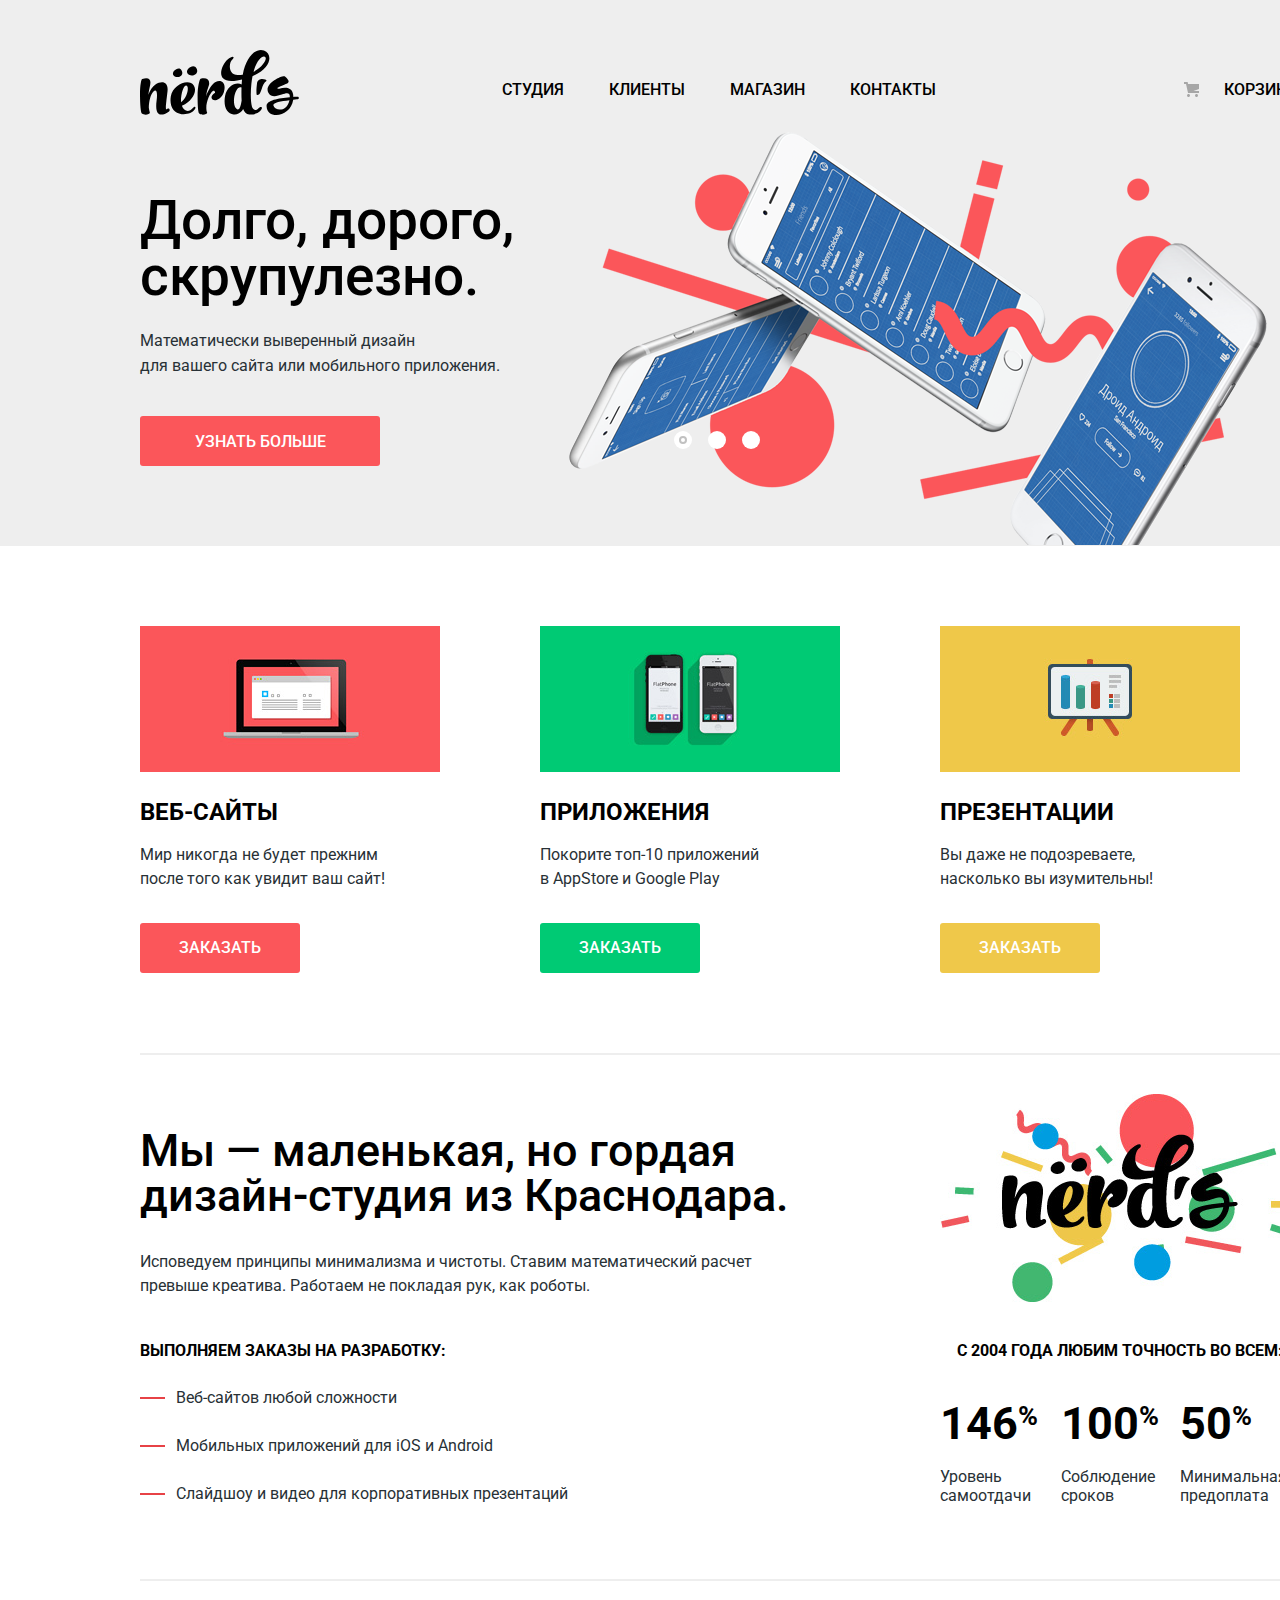
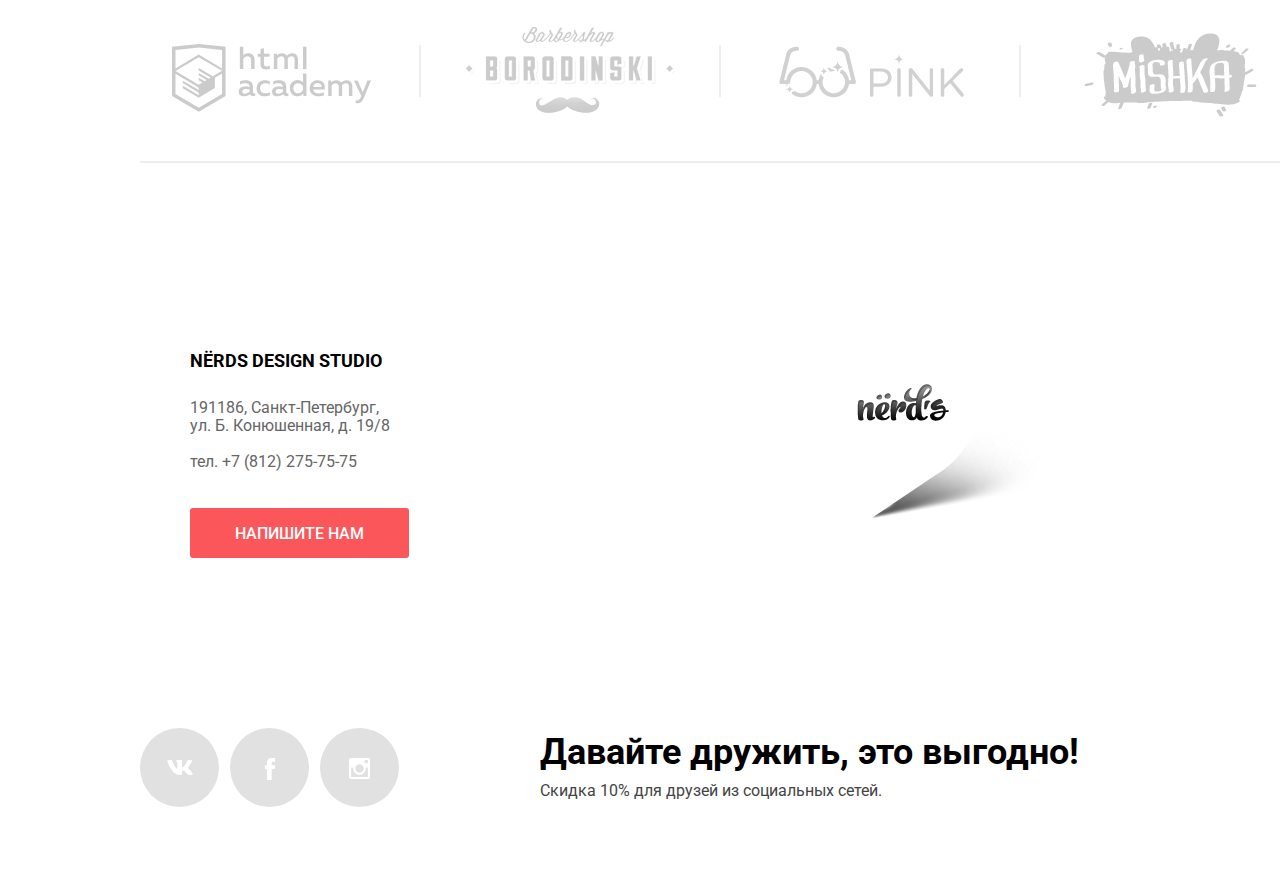
==== commit 88a19f38: "Постарался доделать все, слайдер на главной, попап, отправки форм" ====
--- a/index.html
+++ b/index.html
@@ -31,31 +31,36 @@
   <main>
     <section class="main-screen">
       <div class="container slider">
-        <div class="slide slide-first">
-          <h1>Долго, дорого, скрупулезно.</h1>
-          <p>Математически выверенный дизайн<br>
-            для вашего сайта или мобильного приложения.
-          </p>
-          <a class="button main-button" href="#">Узнать больше</a>
-        </div>
-        <div class="slide slide-second">
-          <h1>Долго, дорого, скрупулезно.</h1>
-          <p>Математически выверенный дизайн<br>
-            для вашего сайта или мобильного приложения.
-          </p>
-          <a class="button" href="#">Узнать больше</a>
-        </div>
-        <div class="slide slide-third">
-          <h1>Долго, дорого, скрупулезно.</h1>
-          <p>Математически выверенный дизайн<br>
-            для вашего сайта или мобильного приложения.
-          </p>
-          <a class="button" href="#">Узнать больше</a>
-        </div>
+        <input id="first-slide" class="slider-control visually-hidden" type="radio" name="toggle" checked>
+        <input id="second-slide" class="slider-control visually-hidden" type="radio" name="toggle">
+        <input id="third-slide" class="slider-control visually-hidden" type="radio" name="toggle">
+        <ul class="slide-list">
+          <li class="slide slide-first">
+            <h1>Долго, дорого, скрупулезно.</h1>
+            <p>Математически выверенный дизайн<br>
+              для вашего сайта или мобильного приложения.
+            </p>
+            <a class="button main-button" href="#">Узнать больше</a>
+          </li>
+          <li class="slide slide-second">
+            <h1>Любим математику<br>как никто другой</h1>
+            <p>Никакого креатива, только математические формулы<br>
+              для расчета идеальных пропорций
+            </p>
+            <a class="button main-button" href="#">Узнать больше</a>
+          </li>
+          <li class="slide slide-third">
+            <h1>Только ночь,<br>только хардкор</h1>
+            <p>Работать днем, как все? Мы против этого.<br>
+              Ближе к полуночи работа только начинается.
+            </p>
+            <a class="button main-button" href="#">Узнать больше</a>
+          </li>
+        </ul>
         <div class="slider-buttons">
-          <button class="slider-button" type="button"></button>
-          <button class="slider-button" type="button"></button>
-          <button class="slider-button" type="button"></button>
+          <label for="first-slide" class="slider-button control-one"></label>
+          <label for="second-slide" class="slider-button control-two"></label>
+          <label for="third-slide" class="slider-button control-three"></label>
         </div>
       </div>
     </section>
@@ -120,7 +125,7 @@
         <h2 class="hidden">Наши партнеры</h2>
         <ul class="partners-list clear-list">
           <li class="partners-item">
-            <a>
+            <a href="https://htmlacademy.ru/intensive/htmlcss">
               <img src="img/logo-html.svg" width="199" height="68" alt="Лого партнера">
             </a>
           </li>
@@ -145,7 +150,7 @@
     <section class="contacts">
       <h2 class="hidden">Мы на карте</h2>
       <div class="map">
-        <img src="img/map.png" width="1920" height="416" alt="Карта">
+        <iframe src="https://www.google.com/maps/embed?pb=!1m18!1m12!1m3!1d1998.6036253003151!2d30.32085871621117!3d59.9387191690541!2m3!1f0!2f0!3f0!3m2!1i1024!2i768!4f13.1!3m3!1m2!1s0x4696310fca145cc1%3A0x42b32648d8238007!2z0JHQvtC70YzRiNCw0Y8g0JrQvtC90Y7RiNC10L3QvdCw0Y8g0YPQuy4sIDE5LzgsINCh0LDQvdC60YIt0J_QtdGC0LXRgNCx0YPRgNCzLCAxOTExODY!5e0!3m2!1sru!2sru!4v1614638254309!5m2!1sru!2sru" width="1440" height="416" style="border:0;" allowfullscreen="" loading="lazy"></iframe>
       </div>
       <div class="map-marker">
         <img src="img/map-marker.png" width="231" height="190" alt="Лого на карте">
@@ -157,7 +162,7 @@
           ул. Б. Конюшенная, д. 19/8<br><br>
           тел. <a class="contacts-phone" href="tel:+78122757575">+7 (812) 275-75-75</a>
         </address>
-        <a class="map-button button" href="#">Напишите нам</a>
+        <a class="map-button button" href="popup.html">Напишите нам</a>
       </div>
     </section>
   </main>
@@ -194,11 +199,11 @@
     <form class="popup-form" action="https://echo.htmlacademy.ru" method="post">
       <p>
         <label for="popup-name">Ваше имя:</label>
-        <input class="user-name" id="popup-name" type="text" name="name" placeholder="Имя Фамилия">
+        <input class="user-name" id="popup-name" type="text" name="name" placeholder="Имя Фамилия" minlength="3" required>
       </p>
       <p>
         <label for="popup-email">Ваш email:</label>
-        <input class="user-email" id="popup-email" type="text" name="email" placeholder="email@example.com">
+        <input class="user-email" id="popup-email" type="email" name="email" placeholder="email@example.com" required>
       </p>
       <p>
         <label for="popup-text">Текст письма:</label>
@@ -211,5 +216,6 @@
       </svg>
     </button>
   </section>
+  <script src="js/script.js"></script>
 </body>
 </html>
--- a/css/style.css
+++ b/css/style.css
@@ -218,65 +218,113 @@
   position: relative;
 }
 
-.slider p {
+.slide-first p {
   margin-bottom: 38px;
   margin-top: 0;
   line-height: 25px;
 }
 
+.slide-second p {
+  margin-bottom: 27px;
+  margin-top: 35px;
+  line-height: 25px;
+}
+
+.slide-third p {
+  margin-bottom: 27px;
+  margin-top: 35px;
+  line-height: 25px;
+}
+
 .main-button {
   display: block;
   width: 132px;
 }
 
+.slide-list {
+  margin: 0;
+  padding: 0;
+}
+
+#first-slide:checked~.slide-list .slide-first,
+#second-slide:checked~.slide-list .slide-second,
+#third-slide:checked~.slide-list .slide-third {
+  display: block;
+}
+
 .slider-buttons {
   position: absolute;
-  bottom: 97px;
-  left: 546px;
+  bottom: 89px;
+  left: 536px;
   display: flex;
 }
 
-.slider-button {
-  position: relative;
-  margin-right: 17px;
-  border-radius: 50%;
+.slider-buttons label {
+  position: relative;
+  display: inline-block;
   width: 18px;
   height: 18px;
-  border: none;
-  outline: none;
+  padding: 8px;
+  border-radius: 50%;
   cursor: pointer;
-  background-color: var(--basic-white);
-}
-
-.slider-button::before {
+}
+
+.slider-button::after {
   content: "";
+  width: 18px;
+  height: 18px;
+  background: var(--basic-white);
+  position: absolute;
+  top: 8px;
+  left: 8px;
+  z-index: 1;
+  border-radius: 50%;
+}
+
+#first-slide:checked ~ .slider-buttons .control-one::before,
+#second-slide:checked ~ .slider-buttons .control-two::before,
+#third-slide:checked ~ .slider-buttons .control-three::before {
+  content: "";
+  display: block;
   position: absolute;
   left: 50%;
   top: 50%;
+  z-index: 2;
   width: 4px;
   height: 4px;
   margin: -4px;
+  background-color: inherit;
   border: 2px solid var(--slider-circle-grey);
   border-radius: 50%;
 }
 
-.slider-button:nth-child(2)::before {
-  display: none;
-}
-
-.slider-button:nth-child(3)::before {
-  display: none;
-}
-
 .slide {
   display: none;
 }
 
 .slide-first {
-  display: block;
+  display: none;
   background-image: url("../img/nerds-index-slide.png");
   background-repeat: no-repeat;
   background-position: right 5px bottom 1px;
+  padding-top: 67px;
+  padding-bottom: 80px;
+}
+
+.slide-second {
+  display: none;
+  background-image: url("../img/nerds-index-slide2.png");
+  background-repeat: no-repeat;
+  background-position: right 3px bottom 0px;
+  padding-top: 67px;
+  padding-bottom: 80px;
+}
+
+.slide-third {
+  display: none;
+  background-image: url("../img/nerds-index-slide3.png");
+  background-repeat: no-repeat;
+  background-position: right 3px bottom 1px;
   padding-top: 67px;
   padding-bottom: 80px;
 }
@@ -1073,6 +1121,7 @@
 .main-footer {
   display: flex;
   padding-top: 62px;
+  padding-bottom: 62px;
 }
 
 .social-list {
@@ -1144,7 +1193,7 @@
   line-height: 53px;
   font-weight: 700;
   margin: 0;
-  margin: 72px 549px 37px 100px;
+  margin: 68px 549px 37px 100px;
   color: var(--basic-black);
 }
 
@@ -1233,3 +1282,56 @@
 .popup-close:focus {
   opacity: 0.1;
 }
+
+.modal-show {
+  display: block;
+  animation: bounce 0.6s;
+}
+
+.modal-error {
+  animation: shake 0.6s;
+}
+
+@keyframes bounce {
+0% {
+  transform: translateY(-2000px);
+  left: 472px;
+}
+
+70% {
+  transform: translateY(50px);
+  left: 472px;
+}
+
+90% {
+  transform: translateY(-400px);
+  left: 472px;
+}
+
+100% {
+  transform: translateY(-50%);
+  left: 472px;
+}
+}
+
+@keyframes shake {
+0%,
+100% {
+  transform: translateX(0);
+}
+
+10%,
+30%,
+50%,
+70%,
+90% {
+  transform: translateX(-10px);
+}
+
+20%,
+40%,
+60%,
+80% {
+  transform: translateX(10px);
+}
+}
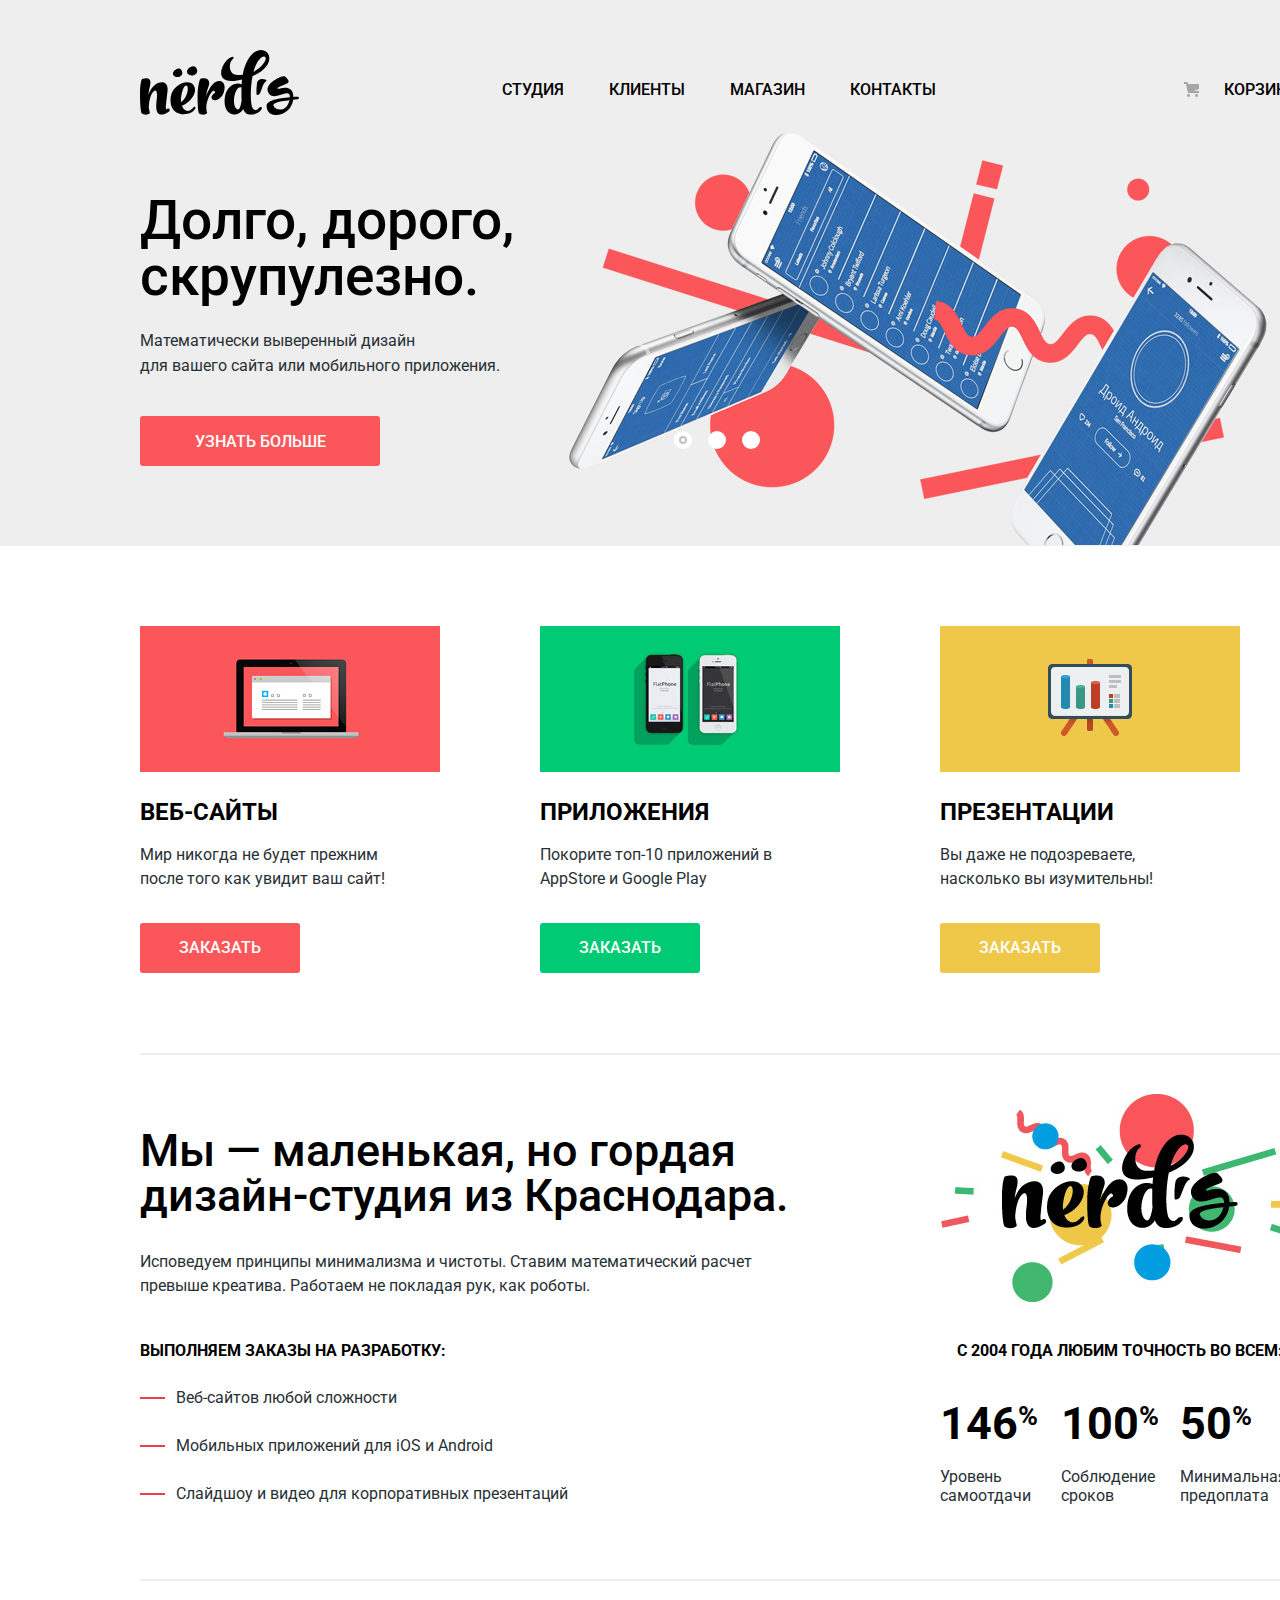
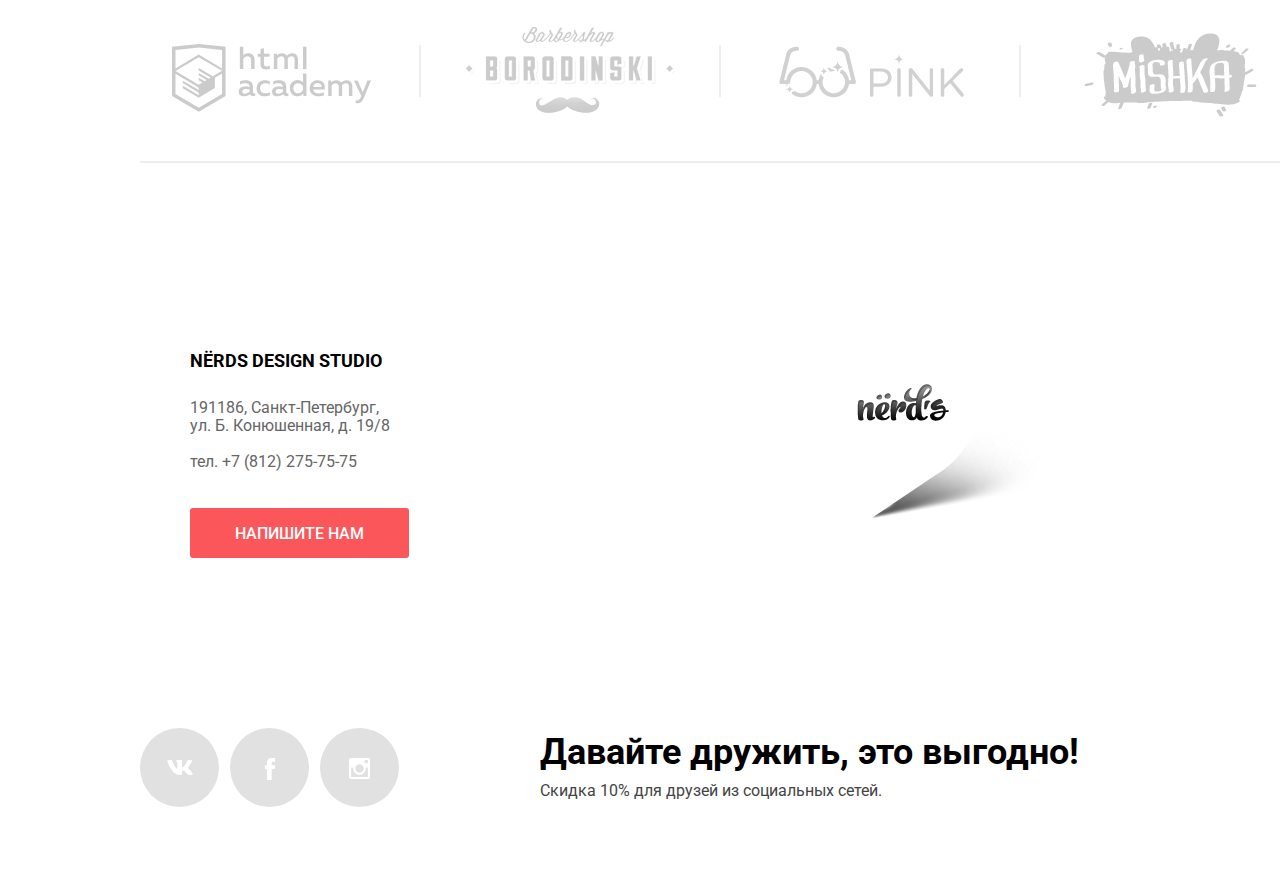
==== commit f1d14ca2: "Минимизированные файлы" ====
--- a/index.html
+++ b/index.html
@@ -5,7 +5,7 @@
   <title>Студия Nёrds</title>
   <link rel="stylesheet" href="https://fonts.googleapis.com/css2?family=Roboto:wght@400;500;700&display=swap">
   <link href="css/normalize.css" rel="stylesheet">
-  <link href="css/style.css" rel="stylesheet">
+  <link href="css/style.min.css" rel="stylesheet">
   <link rel="icon" href="favicon.ico">
   <link rel="icon" href="img/favicon152.svg" type="image/svg+xml">
   <link rel="apple-touch-icon" href="favicon180.png">
@@ -216,6 +216,6 @@
       </svg>
     </button>
   </section>
-  <script src="js/script.js"></script>
+  <script src="js/script.min.js"></script>
 </body>
 </html>
--- a/css/style.min.css
+++ b/css/style.min.css
@@ -0,0 +1 @@
+:root{--basic-light-black:#283136;--basic-black:#000000;--basic-black-opacity:rgba(0,0,0,0.3);--basic-dark-black:#231F20;--basic-light-red:#FB565A;--basic-red:#E74246;--basic-dark-red:#D7373B;--basic-white:#ffffff;--basic-light-green:#00CA74;--basic-green:#00BC6C;--basic-dark-green:#00AA62;--basic-light-yellow:#EFC84A;--basic-yellow:#EAB534;--basic-dark-yellow:#E5A722;--basic-light-grey:#EEEEEE;--basic-grey:#DFDFDF;--basic-dark-grey:#D5D5D5;--special-grey:#4D4D4D;--contacts-grey:#666666;--footer-grey:#444444;--logo-grey:#A6A6A6;--text-button-opacity:rgba(255,255,255,0.3);--slider-circle-grey:#C1C1C1;--social-button-grey:#E1E1E1;--popup-field-grey:#D7DCDE;--popup-hover-grey:#B4B9BB;--range-toggle-grey:#ABABAB;--shadow-dark:#CFCFCF;--grey-prices:#F1F1F1;--black-opacity-border:rgba(0,0,0,0.1);--active-pagination-grey:#DBDBDB;--button-shadow-black:rgba(0,1,1,0.1);--text-shadow-black:rgba(0,0,0,0.25);--popup-shadow-black:rgba(0,0,0,0.4)}.page-body{min-width:1160px;margin:0;padding:0;font-family:'Roboto',sans-serif;font-size:16px;line-height:24px;font-weight:400;color:var(--basic-light-black);background-color:var(--basic-white);min-height:100%;display:grid;grid-template-rows:min-content 1fr min-content;align-content:start}.page img{max-width:100%;height:auto}.clear-list{list-style:none;padding:0;margin:0}.page{height:100%}.container{width:1160px;margin:0 auto;padding:0 10px}.button{font-size:16px;line-height:18px;text-transform:uppercase;text-align:center;text-decoration:none;vertical-align:middle;font-weight:500;background-color:var(--basic-light-red);color:var(--basic-white);border:none;border-radius:3px;padding:17px 54px 15px}.button:hover{background-color:var(--basic-red)}.button:focus{color:var(--text-button-opacity);backround-color:var(--basic-dark-red);box-shadow:inset 0 3px 0 var(--button-shadow-black)}.hidden{display:none}.visually-hidden{position:absolute;overflow:hidden;border:0;padding:0;width:1px;height:1px;margin:-1px;white-space:nowrap;clip:rect(0 0 0 0)}.main-header-logo:active{opacity:0.3}.main-header{background-color:var(--basic-light-grey)}.main-navigation{display:flex;line-height:30px;text-transform:uppercase;color:var(--basic-white);padding-top:49px}.main-navigation a{text-decoration:none;font-weight:500}.site-navigation{display:flex;margin-left:203px;margin-right:223px;padding-top:26px}.user-navigation{padding-top:26px}.cart{position:relative;padding-left:15px;left:5px}.cart::before{position:absolute;top:2px;left:-25px;content:"";width:15px;height:15px;background-image:url("../img/cart-icon.svg");background-repeat:no-repeat;background-position:0 0}.site-navigation li{margin-right:45px}.site-navigation a,.user-navigation a{color:var(--basic-black)}.site-navigation a:hover,.user-navigation a:hover{color:var(--basic-light-red)}.site-navigation a:focus,.user-navigation a:focus{opacity:0.3}.selected{padding-bottom:19px;border-bottom:2px solid var(--basic-light-red)}.main-screen{position:relative;background-color:var(--basic-light-grey);margin-bottom:80px}.main-screen h1{width:538px;font-size:55px;line-height:56px;font-weight:500;margin-top:0;margin-bottom:24px;color:var(--basic-black)}.slider{position:relative}.slide-first p{margin-bottom:38px;margin-top:0;line-height:25px}.slide-second p{margin-bottom:27px;margin-top:35px;line-height:25px}.slide-third p{margin-bottom:27px;margin-top:35px;line-height:25px}.main-button{display:block;width:132px}.slide-list{margin:0;padding:0}#first-slide:checked~.slide-list .slide-first,#second-slide:checked~.slide-list .slide-second,#third-slide:checked~.slide-list .slide-third{display:block}.slider-buttons{position:absolute;bottom:89px;left:536px;display:flex}.slider-buttons label{position:relative;display:inline-block;width:18px;height:18px;padding:8px;border-radius:50%;cursor:pointer}.slider-button::after{content:"";width:18px;height:18px;background:var(--basic-white);position:absolute;top:8px;left:8px;z-index:1;border-radius:50%}#first-slide:checked ~ .slider-buttons .control-one::before,#second-slide:checked ~ .slider-buttons .control-two::before,#third-slide:checked ~ .slider-buttons .control-three::before{content:"";display:block;position:absolute;left:50%;top:50%;z-index:2;width:4px;height:4px;margin:-4px;background-color:inherit;border:2px solid var(--slider-circle-grey);border-radius:50%}.slide{display:none}.slide-first{display:none;background-image:url("../img/nerds-index-slide.png");background-repeat:no-repeat;background-position:right 5px bottom 1px;padding-top:67px;padding-bottom:80px}.slide-second{display:none;background-image:url("../img/nerds-index-slide2.png");background-repeat:no-repeat;background-position:right 3px bottom 0;padding-top:67px;padding-bottom:80px}.slide-third{display:none;background-image:url("../img/nerds-index-slide3.png");background-repeat:no-repeat;background-position:right 3px bottom 1px;padding-top:67px;padding-bottom:80px}.services{padding-bottom:80px;border-bottom:2px solid var(--basic-light-grey)}.sevices-list{display:grid;grid-template-columns:1fr 1fr 1fr;column-gap:100px;padding-right:60px}.services h3{font-size:24px;font-weight:700;line-height:30px;margin-bottom:16px;margin-top:18px;text-transform:uppercase;color:var(--basic-black)}.services-item p{margin-top:0;margin-bottom:32px;width:245px}.services-item:nth-child(2)p{width:230px}.red-button{display:block;width:160px;padding:16px 0}.green-button{display:block;width:160px;padding:16px 0;background-color:var(--basic-light-green)}.green-button:hover{background-color:var(--basic-green)}.green-button:focus{backround-color:var(--basic-dark-green)}.yellow-button{display:block;width:160px;padding:16px 0;background-color:var(--basic-light-yellow)}.yellow-button:hover{background-color:var(--basic-yellow)}.yellow-button:focus{backround-color:var(--basic-dark-yellow)}.information{display:flex;justify-content:space-between;padding-top:39px;border-bottom:2px solid var(--basic-light-grey);padding-bottom:49px}.about{padding-top:34px;width:660px}.about h2{font-size:45px;line-height:45px;font-weight:500;margin-top:0;margin-bottom:32px;color:var(--basic-black)}.about h3{font-weight:700;text-transform:uppercase;color:var(--basic-black);margin-top:41px;margin-bottom:23px;font-size:16px;line-height:24px}.about p{margin:0}.about-item{position:relative;margin-bottom:24px;padding-left:36px}.about-item::before{content:"";position:absolute;width:25px;height:2px;top:11px;left:0;background-color:var(--basic-red)}.company{width:360px;margin-left:auto}.company-numbers{display:flex;justify-content:space-between}.company p{font-weight:700;text-align:center;text-transform:uppercase;margin-top:30px;margin-bottom:29px;color:var(--basic-black)}.company b{font-size:45px;line-height:64px;font-weight:700;margin-bottom:10px;color:var(--basic-black)}.company-number span{display:inline-block;line-height:19px;margin-top:11px}.company-number{margin-right:23px}.company-number:nth-child(2){margin-right:21px}.company-number sup{font-size:27px}.partners{padding-top:46px;border-bottom:2px solid var(--basic-light-grey);padding-bottom:37px}.partners-list{display:flex}.partners-item{position:relative}.partners-item::after{content:"";position:absolute;width:2px;height:52px;background-color:var(--basic-light-grey);right:-50px;bottom:27px}.partners-item:first-child{margin-right:95px;margin-left:32px;margin-top:17px}.partners-item:nth-child(2){margin-right:104px}.partners-item:nth-child(2)::after{right:-46px}.partners-item:nth-child(3){margin-right:120px;margin-top:19px}.partners-item:nth-child(3)::after{right:-57px}.partners-item:last-child{margin-top:6px}.partners-item:last-child::after{display:none}.partners-list a{opacity:0.2}.partners-list a:hover{opacity:1}.partners-list a:active{opacity:0.1}.catalog-page{display:grid;grid-template-columns:260px 1fr;column-gap:140px;align-content:start}.catalog-heading{background-color:var(--basic-light-grey);padding-top:65px;padding-bottom:110px;margin-bottom:53px}.catalog-heading h1{width:727px;font-size:55px;line-height:55px;font-weight:500;margin:0 auto;margin-top:2px;color:var(--basic-black)}.sort{position:relative}.sort-list{display:flex;justify-content:flex-start;margin-top:5px;margin-bottom:53px;align-items:center;position:relative}.sort-list p{margin-right:267px;font-size:18px;line-height:30px;font-weight:700;color:var(--basic-black);text-transform:uppercase;margin-top:0;margin-bottom:0}.sort-item{font-size:14px;line-height:18px;color:var(--basic-black);text-transform:uppercase;opacity:0.3;margin-right:25px}.active-sort{opacity:1}.sort-item:nth-child(3){margin-right:26px}.sort-item:nth-child(4){margin-right:0}.sort-item:hover{opacity:0.6}.sort-item:active{opacity:1}.active-sort{opacity:1;padding-top:2px}.more{margin-right:0;position:relative}.less{margin-right:0;position:relative}.less::before{position:absolute;top:-5px;left:52px;content:"";border-style:solid;border-width:0 5.5px 10px;border-color:transparent transparent var(--logo-grey)}.more::before{position:absolute;top:-7px;left:48px;content:"";border-style:solid;border-width:10px 5.5px 0;border-color:var(--basic-dark-black)transparent transparent}.filters fieldset{border:none;margin-right:0;margin-left:0;padding:0}.filters legend{font-size:18px;line-height:30px;font-weight:700;text-transform:uppercase;color:var(--basic-black)}.filter-item{margin:0;padding:0;border:none}.range-filter{width:260px;margin-top:48px}.filter-item legend{font-size:18px;line-height:24px;text-transform:uppercase;font-weight:700}.range-controls{position:relative;height:41px;margin-bottom:14px;padding-top:39px;padding-right:20px;padding-left:20px;background-color:var(--basic-light-grey);border-radius:5px}.range-controls .scale{height:2px;background:var(--popup-field-grey)}.range-controls .bar{width:70%;height:2px;background:var(--basic-light-green)}.range-controls .toggle{position:absolute;top:30px;left:0;width:4px;height:4px;padding:0;border:8px solid var(--basic-white);background-color:var(--range-toggle-grey);border-radius:50%;box-shadow:0 2px 1px 0 var(--shadow-dark);cursor:pointer}.range-controls .toggle-min{left:18px}.range-controls .toggle-max{left:160px}.price-controls{display:flex;justify-content:space-between}.price-controls label{text-transform:uppercase;font-family:"Roboto","Arial",sans-serif;font-size:16px}.price-controls input{width:60px;padding:10px;margin-left:12px;text-align:center;color:var(--basic-light-black);border:none;border-radius:3px;background:var(--basic-light-grey);font-family:inherit;font-size:inherit}.filter-price{margin-bottom:54px}.filters p{line-height:22px;text-transform:uppercase}.filters label{font-size:16px;line-height:25px;color:var(--basic-light-black)}.filter-type{margin-top:54px}.filter-type label{position:relative;display:block;padding-left:36px}.filter-type legend{margin-bottom:13px}.filter-templates{line-height:20px}.filter-templates li{margin-bottom:15px}.filter-radio + label::before{content:"";width:17px;height:17px;position:absolute;left:0;top:0;border:4px solid var(--special-grey);border-radius:50%;opacity:0.4}.filter-radio:checked + label::after{content:"";width:7px;height:7px;position:absolute;left:8px;top:8px;background-color:var(--special-grey);border:1px solid var(--special-grey);border-radius:50%;opacity:0.4}.filter-radio + label:hover::before{opacity:1}.filter-radio:checked + label:hover::after{opacity:1}.filter-feature{margin-top:28px}.filter-feature legend{margin-bottom:14px}.filter-feature li{margin-bottom:15px}.filter-feature label{position:relative;display:block;padding-left:36px}.filter-check + label::before{content:"";width:19px;height:19px;position:absolute;left:0;top:0;border:2px solid var(--logo-grey);border-radius:3px}.filter-check + label:hover::before{border:2px solid var(--special-grey)}.filter-check:checked + label::after{content:"";width:25px;height:24px;position:absolute;left:1px;right:1px;top:-1px;background-image:url("../img/check.svg");background-repeat:no-repeat}.filter-check:checked + label:hover::after{border:var(--special-grey);background-image:url("../img/checkhov.svg")}.grey-button{display:block;width:260px;font-weight:500;margin-top:31px;background-color:var(--basic-light-grey);color:var(--basic-black)}.grey-button:hover{background-color:var(--basic-grey)}.grey-button:active{background-color:var(--basic-dark-grey);color:var(--basic-black-opacity)}.goods-list{display:grid;grid-template-columns:1fr 1fr;column-gap:40px}.goods-item{width:360px;position:relative;margin-bottom:32px}.goods-list img{display:block;margin-top:-8px;border:1px solid var(--black-opacity-border);border-radius:0 0 3px 3px}.goods-item:hover{box-shadow:0 6px 15px 0 rgba(0,0,0,0.25)}.goods-item:hover path{fill:var(--special-grey)}.goods-description{position:absolute;width:100%;height:230px;background-color:var(--basic-light-grey);display:none;bottom:0;text-align:center}.goods-item:hover .goods-description{display:block}.goods-item p{width:255px;margin:0 auto;padding-top:12px;padding-bottom:48px}.goods-item:first-child p{width:200px}.catalog h3{margin-top:25px;margin-bottom:0;font-size:18px;line-height:30px;font-weight:700;text-transform:uppercase;color:var(--basic-black)}.catalog h3:hover{color:var(--basic-light-red)}.catalog h3:active{color:var(--basic-black);opacity:0.3}.catalog p{line-height:18px}.goods-description .button{padding:17px 72px 15px}.pagination{margin-top:21px;display:flex;justify-content:flex-start}.pagination a{display:block;padding:17px 21px 15px}.pagination-item{margin-right:10px;background-color:var(--basic-light-grey);font-weight:500;color:var(--basic-black)}.next a{padding-left:78px;padding-right:78px}.pagination-item:hover{background-color:var(--basic-grey)}.pagination-item:active{background-color:var(--basic-dark-grey);color:var(--basic-black-opacity)}.active-pagination{background-color:var(--basic-white);box-shadow:inset 0 0 0 3px var(--active-pagination-grey)}.pagination .grey-button{width:210px}.map{text-align:center}.map img{width:1440px;height:416px}.contacts{position:relative;margin-top:80px}.catalog-contacts{margin-top:60px}.contacts-info{width:319px;position:absolute;background-color:var(--basic-white);bottom:61px;left:50%;transform:translateX(-580px)}.contacts h3{font-size:18px;line-height:30px;font-weight:700;font-style:normal;text-transform:uppercase;color:var(--basic-black);margin-top:0;margin-bottom:0;padding:49px 76px 23px 50px}.contacts address{line-height:18px;font-style:normal;color:var(--contacts-grey);padding:0 39px 37px 50px}.contacts-phone{color:inherit;text-decoration:none}.map-button{display:block;width:131px;font-weight:500;margin:0 50px 47px;padding:17px 44px 15px}.map-marker{position:absolute;bottom:140px;left:50%;transform:translateX(102px)}.main-footer{display:flex;padding-top:62px;padding-bottom:62px}.social-list{display:flex;margin-right:130px}.social-item{display:flex;justify-content:center;background-color:var(--social-button-grey);width:79px;height:79px;border-radius:50%;margin-right:11px}.social-button{padding:30px}.social-item:hover{background-color:var(--basic-red)}.social-item:active{background-color:var(--basic-dark-red)}.social-item .social-button:focus{opacity:0.3}.footer-labels{justify-self:center;padding-top:6px}.main-footer h2{margin:0;font-size:36px;line-height:36px;font-weight:700;color:var(--basic-black)}.main-footer p{margin-top:10px;line-height:22px;color:var(--footer-grey)}.popup{display:none;position:fixed;width:960px;height:590px;top:50%;left:50%;transform:translate(-50%,-50%);background-color:var(--basic-white);box-shadow:0 20px 40px 0 var(--popup-shadow-black)}.popup h2{font-size:45px;line-height:53px;font-weight:700;margin:0;margin:68px 549px 37px 100px;color:var(--basic-black)}.popup-form{width:761px;display:flex;flex-wrap:wrap;padding:0 89px 84px 100px}.popup-form p{margin:0}.popup label{display:block;line-height:18px;font-weight:700;margin-bottom:9px;color:var(--basic-black)}.popup input{width:328px;height:46px;padding:0 14px;border:2px solid var(--popup-field-grey);border-radius:3px;margin-bottom:34px;font-family:Roboto,sans-serif}.popup input:hover{border:2px solid var(--popup-hover-grey)}.popup input:focus{border:2px solid var(--basic-black)}.popup input:invalid{border:2px solid var(--basic-red)}.user-name{margin-right:40px}.popup textarea{resize:none;width:326px;height:75px;font-family:Roboto,sans-serif;border:2px solid var(--popup-field-grey);border-radius:3px;padding:16px 414px 23px 16px}.popup textarea:hover{border:2px solid var(--popup-hover-grey)}.popup textarea:focus{border:2px solid var(--basic-black)}.popup .button{margin-top:40px;padding:17px 82px 15px}.popup-close{position:absolute;top:85px;right:85px;border:none;outline:none;opacity:0.3;background-color:var(--basic-white)}.popup-close:hover{opacity:1}.popup-close:focus{opacity:0.1}.modal-show{display:block;animation:bounce 0.6s}.modal-error{animation:shake 0.6s}@keyframes bounce{0%{transform:translateY(-2000px);left:472px}70%{transform:translateY(50px);left:472px}90%{transform:translateY(-400px);left:472px}100%{transform:translateY(-50%);left:472px}}@keyframes shake{0%,100%{transform:translateX(0)}10%,30%,50%,70%,90%{transform:translateX(-10px)}20%,40%,60%,80%{transform:translateX(10px)}}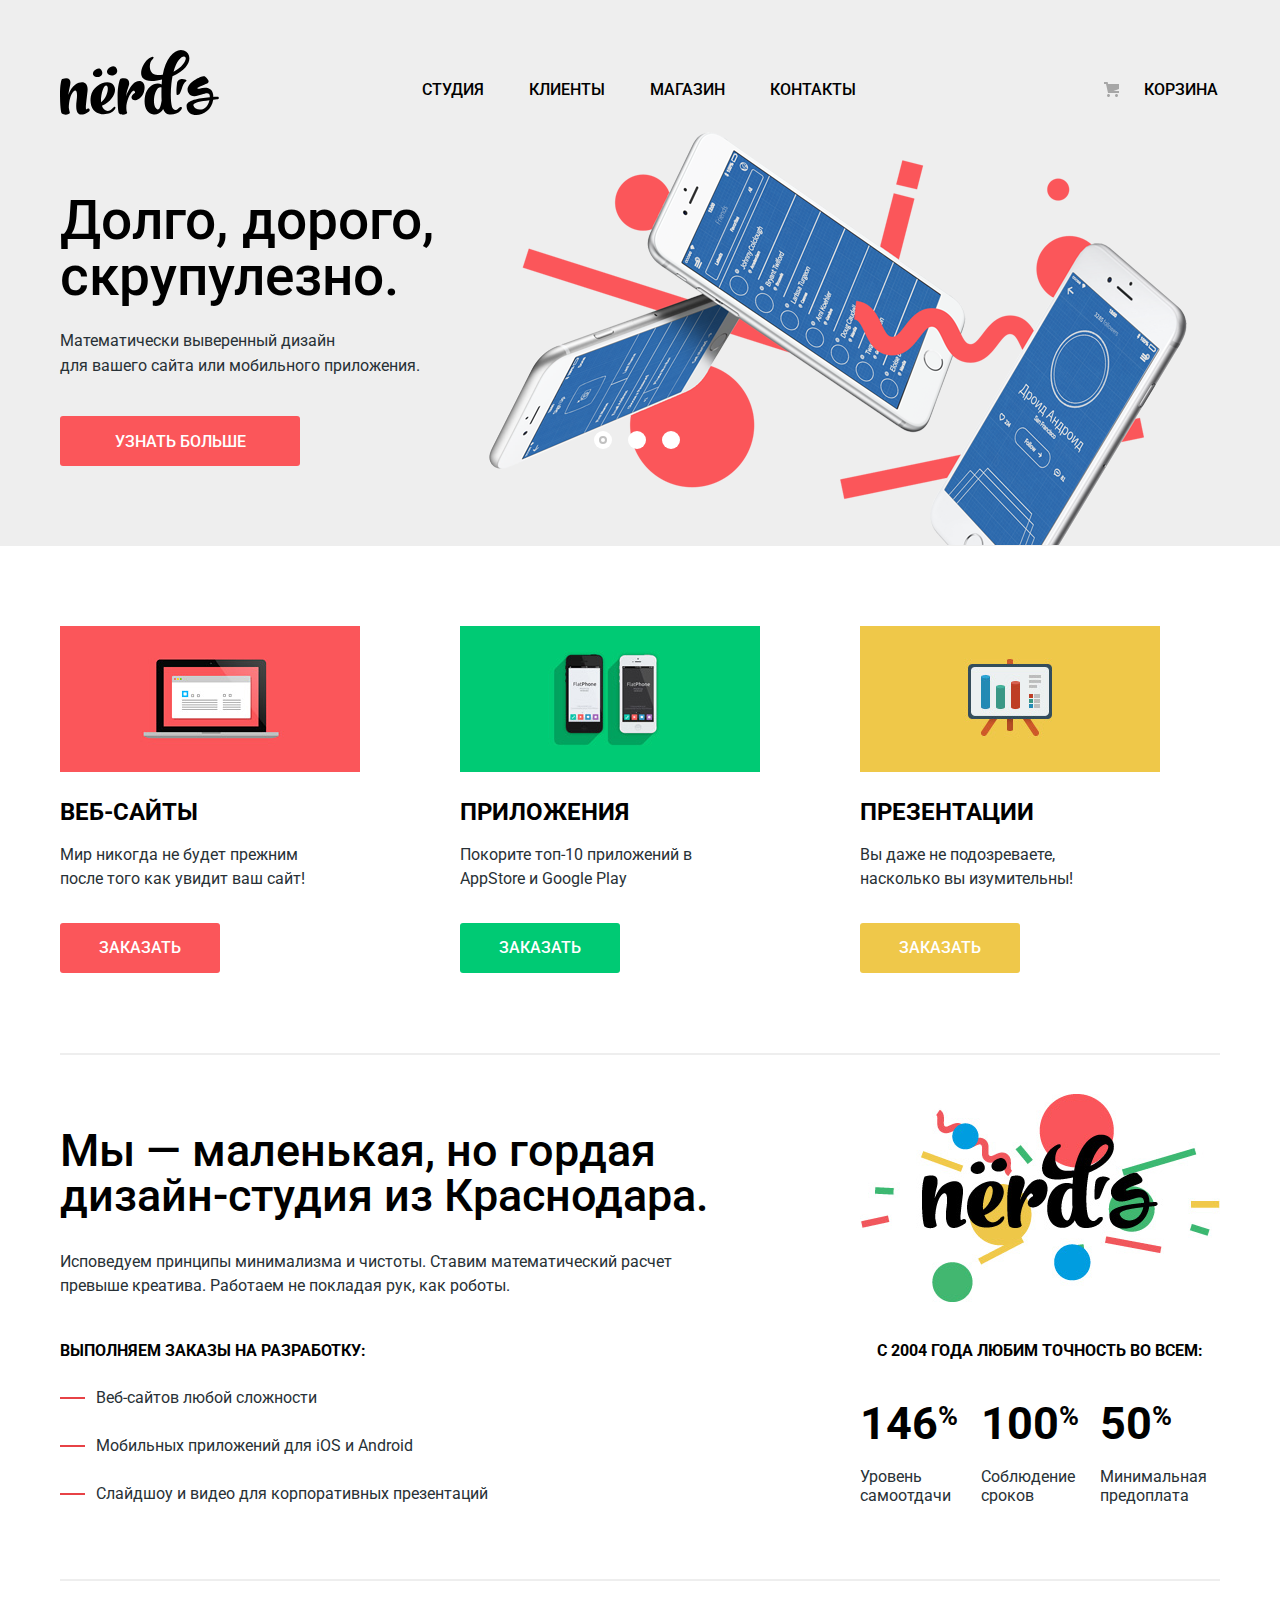
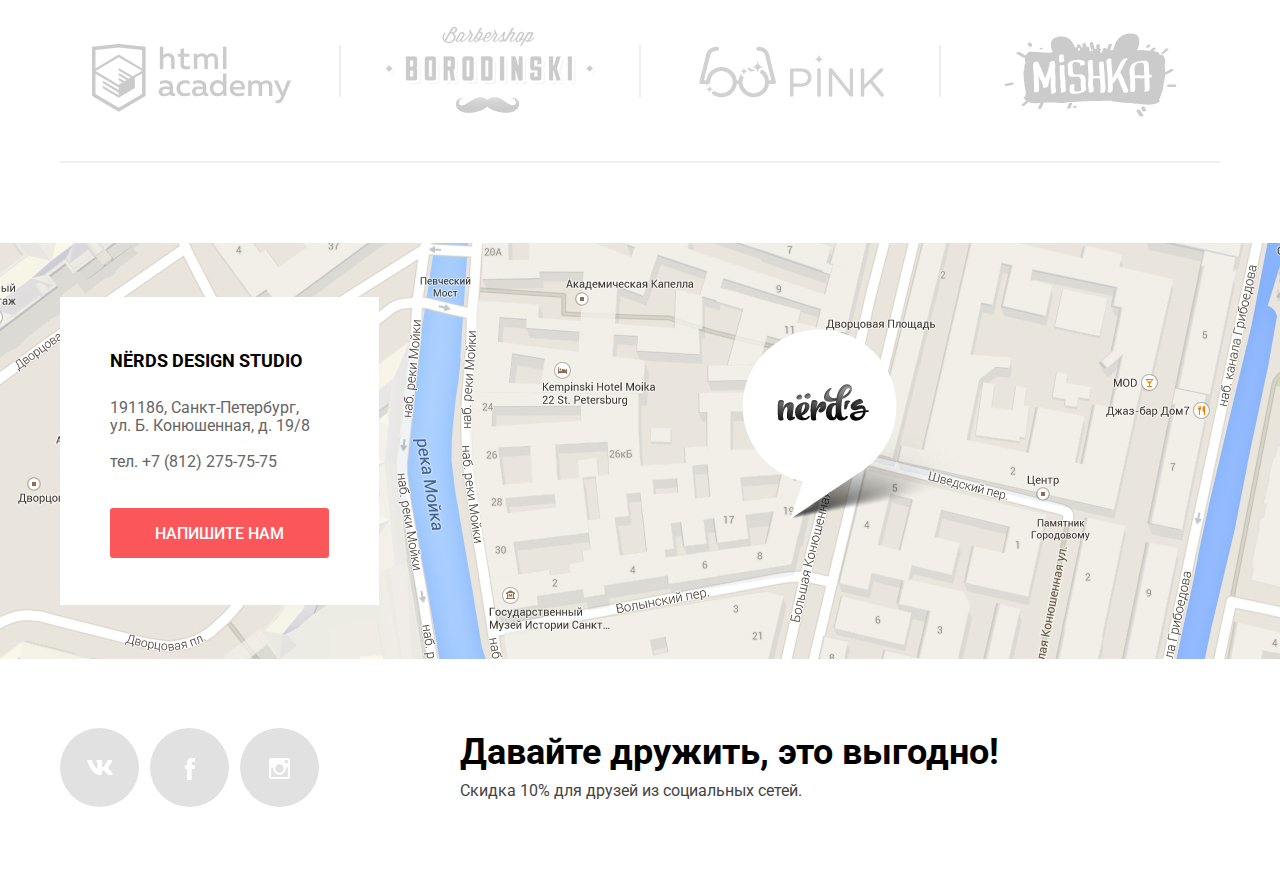
==== commit c5dfffd1: "Поправил все пункты, единственное в седьмом до конца не понял, что не доделано, т.к. скрины одинаков" ====
--- a/index.html
+++ b/index.html
@@ -4,7 +4,7 @@
   <meta charset="utf-8">
   <title>Студия Nёrds</title>
   <link rel="stylesheet" href="https://fonts.googleapis.com/css2?family=Roboto:wght@400;500;700&display=swap">
-  <link href="css/normalize.css" rel="stylesheet">
+  <link href="css/normalize.min.css" rel="stylesheet">
   <link href="css/style.min.css" rel="stylesheet">
   <link rel="icon" href="favicon.ico">
   <link rel="icon" href="img/favicon152.svg" type="image/svg+xml">
@@ -18,7 +18,7 @@
         <img src="img/nerds-logo.svg" width="159" height="65" alt="Логотип компании">
       </a>
       <ul class="site-navigation clear-list">
-        <li><a href="index.html">Студия</a></li>
+        <li><a href="#">Студия</a></li>
         <li><a href="#">Клиенты</a></li>
         <li><a href="catalog.html">Магазин</a></li>
         <li><a href="#">Контакты</a></li>
@@ -150,7 +150,7 @@
     <section class="contacts">
       <h2 class="hidden">Мы на карте</h2>
       <div class="map">
-        <iframe src="https://www.google.com/maps/embed?pb=!1m18!1m12!1m3!1d1998.6036253003151!2d30.32085871621117!3d59.9387191690541!2m3!1f0!2f0!3f0!3m2!1i1024!2i768!4f13.1!3m3!1m2!1s0x4696310fca145cc1%3A0x42b32648d8238007!2z0JHQvtC70YzRiNCw0Y8g0JrQvtC90Y7RiNC10L3QvdCw0Y8g0YPQuy4sIDE5LzgsINCh0LDQvdC60YIt0J_QtdGC0LXRgNCx0YPRgNCzLCAxOTExODY!5e0!3m2!1sru!2sru!4v1614638254309!5m2!1sru!2sru" width="1440" height="416" style="border:0;" allowfullscreen="" loading="lazy"></iframe>
+        <iframe src="https://www.google.com/maps/embed?pb=!1m18!1m12!1m3!1d1998.6036253003151!2d30.32085871621117!3d59.9387191690541!2m3!1f0!2f0!3f0!3m2!1i1024!2i768!4f13.1!3m3!1m2!1s0x4696310fca145cc1%3A0x42b32648d8238007!2z0JHQvtC70YzRiNCw0Y8g0JrQvtC90Y7RiNC10L3QvdCw0Y8g0YPQuy4sIDE5LzgsINCh0LDQvdC60YIt0J_QtdGC0LXRgNCx0YPRgNCzLCAxOTExODY!5e0!3m2!1sru!2sru!4v1614638254309!5m2!1sru!2sru" width="100%" height="416" style="border:0;" allowfullscreen="" loading="lazy"></iframe>
       </div>
       <div class="map-marker">
         <img src="img/map-marker.png" width="231" height="190" alt="Лого на карте">
@@ -199,20 +199,20 @@
     <form class="popup-form" action="https://echo.htmlacademy.ru" method="post">
       <p>
         <label for="popup-name">Ваше имя:</label>
-        <input class="user-name" id="popup-name" type="text" name="name" placeholder="Имя Фамилия" minlength="3" required>
+        <input class="user-name" id="popup-name" type="text" name="name" placeholder="Имя Фамилия">
       </p>
       <p>
         <label for="popup-email">Ваш email:</label>
-        <input class="user-email" id="popup-email" type="email" name="email" placeholder="email@example.com" required>
+        <input class="user-email" id="popup-email" type="email" name="email" placeholder="email@example.com">
       </p>
       <p>
         <label for="popup-text">Текст письма:</label>
         <textarea class="user-text" id="popup-text" name="text" rows="4" cols="80" placeholder="В свободной форме"></textarea>
       </p>
-      <button class="button" type="submit">Отправить</button>
+      <button class="button submit-form" type="submit">Отправить</button>
     </form>
     <button class="popup-close" type="button">
-      <svg width="21" height="21" viewBox="0 0 20 20"><path d="M13.3391 10.5088L20.7163 3.13165C21.1056 2.74233 21.1056 2.1058 20.7163 1.71647L19.3011 0.300294C18.9118 -0.0890303 18.2752 -0.0890303 17.8859 0.300294L10.5088 7.67844L3.13163 0.301295C2.7423 -0.0880295 2.10577 -0.0880295 1.71645 0.301295L0.301271 1.71647C-0.0880537 2.1058 -0.0880537 2.74233 0.301271 3.13165L7.67842 10.5088L0.301271 17.8859C-0.0880537 18.2753 -0.0880537 18.9118 0.301271 19.3011L1.71745 20.7163C2.10678 21.1056 2.74331 21.1056 3.13263 20.7163L10.5098 13.3392L17.8869 20.7163C18.2762 21.1056 18.9128 21.1056 19.3021 20.7163L20.7173 19.3011C21.1066 18.9118 21.1066 18.2753 20.7173 17.8859L13.3391 10.5088Z" fill="#FB565A"/>
+      <svg width="21" height="21" viewBox="0 0 21 21"><path d="M13.3391 10.5088L20.7163 3.13165C21.1056 2.74233 21.1056 2.1058 20.7163 1.71647L19.3011 0.300294C18.9118 -0.0890303 18.2752 -0.0890303 17.8859 0.300294L10.5088 7.67844L3.13163 0.301295C2.7423 -0.0880295 2.10577 -0.0880295 1.71645 0.301295L0.301271 1.71647C-0.0880537 2.1058 -0.0880537 2.74233 0.301271 3.13165L7.67842 10.5088L0.301271 17.8859C-0.0880537 18.2753 -0.0880537 18.9118 0.301271 19.3011L1.71745 20.7163C2.10678 21.1056 2.74331 21.1056 3.13263 20.7163L10.5098 13.3392L17.8869 20.7163C18.2762 21.1056 18.9128 21.1056 19.3021 20.7163L20.7173 19.3011C21.1066 18.9118 21.1066 18.2753 20.7173 17.8859L13.3391 10.5088Z" fill="#FB565A"/>
       </svg>
     </button>
   </section>
--- a/css/style.min.css
+++ b/css/style.min.css
@@ -1 +1 @@
-:root{--basic-light-black:#283136;--basic-black:#000000;--basic-black-opacity:rgba(0,0,0,0.3);--basic-dark-black:#231F20;--basic-light-red:#FB565A;--basic-red:#E74246;--basic-dark-red:#D7373B;--basic-white:#ffffff;--basic-light-green:#00CA74;--basic-green:#00BC6C;--basic-dark-green:#00AA62;--basic-light-yellow:#EFC84A;--basic-yellow:#EAB534;--basic-dark-yellow:#E5A722;--basic-light-grey:#EEEEEE;--basic-grey:#DFDFDF;--basic-dark-grey:#D5D5D5;--special-grey:#4D4D4D;--contacts-grey:#666666;--footer-grey:#444444;--logo-grey:#A6A6A6;--text-button-opacity:rgba(255,255,255,0.3);--slider-circle-grey:#C1C1C1;--social-button-grey:#E1E1E1;--popup-field-grey:#D7DCDE;--popup-hover-grey:#B4B9BB;--range-toggle-grey:#ABABAB;--shadow-dark:#CFCFCF;--grey-prices:#F1F1F1;--black-opacity-border:rgba(0,0,0,0.1);--active-pagination-grey:#DBDBDB;--button-shadow-black:rgba(0,1,1,0.1);--text-shadow-black:rgba(0,0,0,0.25);--popup-shadow-black:rgba(0,0,0,0.4)}.page-body{min-width:1160px;margin:0;padding:0;font-family:'Roboto',sans-serif;font-size:16px;line-height:24px;font-weight:400;color:var(--basic-light-black);background-color:var(--basic-white);min-height:100%;display:grid;grid-template-rows:min-content 1fr min-content;align-content:start}.page img{max-width:100%;height:auto}.clear-list{list-style:none;padding:0;margin:0}.page{height:100%}.container{width:1160px;margin:0 auto;padding:0 10px}.button{font-size:16px;line-height:18px;text-transform:uppercase;text-align:center;text-decoration:none;vertical-align:middle;font-weight:500;background-color:var(--basic-light-red);color:var(--basic-white);border:none;border-radius:3px;padding:17px 54px 15px}.button:hover{background-color:var(--basic-red)}.button:focus{color:var(--text-button-opacity);backround-color:var(--basic-dark-red);box-shadow:inset 0 3px 0 var(--button-shadow-black)}.hidden{display:none}.visually-hidden{position:absolute;overflow:hidden;border:0;padding:0;width:1px;height:1px;margin:-1px;white-space:nowrap;clip:rect(0 0 0 0)}.main-header-logo:active{opacity:0.3}.main-header{background-color:var(--basic-light-grey)}.main-navigation{display:flex;line-height:30px;text-transform:uppercase;color:var(--basic-white);padding-top:49px}.main-navigation a{text-decoration:none;font-weight:500}.site-navigation{display:flex;margin-left:203px;margin-right:223px;padding-top:26px}.user-navigation{padding-top:26px}.cart{position:relative;padding-left:15px;left:5px}.cart::before{position:absolute;top:2px;left:-25px;content:"";width:15px;height:15px;background-image:url("../img/cart-icon.svg");background-repeat:no-repeat;background-position:0 0}.site-navigation li{margin-right:45px}.site-navigation a,.user-navigation a{color:var(--basic-black)}.site-navigation a:hover,.user-navigation a:hover{color:var(--basic-light-red)}.site-navigation a:focus,.user-navigation a:focus{opacity:0.3}.selected{padding-bottom:19px;border-bottom:2px solid var(--basic-light-red)}.main-screen{position:relative;background-color:var(--basic-light-grey);margin-bottom:80px}.main-screen h1{width:538px;font-size:55px;line-height:56px;font-weight:500;margin-top:0;margin-bottom:24px;color:var(--basic-black)}.slider{position:relative}.slide-first p{margin-bottom:38px;margin-top:0;line-height:25px}.slide-second p{margin-bottom:27px;margin-top:35px;line-height:25px}.slide-third p{margin-bottom:27px;margin-top:35px;line-height:25px}.main-button{display:block;width:132px}.slide-list{margin:0;padding:0}#first-slide:checked~.slide-list .slide-first,#second-slide:checked~.slide-list .slide-second,#third-slide:checked~.slide-list .slide-third{display:block}.slider-buttons{position:absolute;bottom:89px;left:536px;display:flex}.slider-buttons label{position:relative;display:inline-block;width:18px;height:18px;padding:8px;border-radius:50%;cursor:pointer}.slider-button::after{content:"";width:18px;height:18px;background:var(--basic-white);position:absolute;top:8px;left:8px;z-index:1;border-radius:50%}#first-slide:checked ~ .slider-buttons .control-one::before,#second-slide:checked ~ .slider-buttons .control-two::before,#third-slide:checked ~ .slider-buttons .control-three::before{content:"";display:block;position:absolute;left:50%;top:50%;z-index:2;width:4px;height:4px;margin:-4px;background-color:inherit;border:2px solid var(--slider-circle-grey);border-radius:50%}.slide{display:none}.slide-first{display:none;background-image:url("../img/nerds-index-slide.png");background-repeat:no-repeat;background-position:right 5px bottom 1px;padding-top:67px;padding-bottom:80px}.slide-second{display:none;background-image:url("../img/nerds-index-slide2.png");background-repeat:no-repeat;background-position:right 3px bottom 0;padding-top:67px;padding-bottom:80px}.slide-third{display:none;background-image:url("../img/nerds-index-slide3.png");background-repeat:no-repeat;background-position:right 3px bottom 1px;padding-top:67px;padding-bottom:80px}.services{padding-bottom:80px;border-bottom:2px solid var(--basic-light-grey)}.sevices-list{display:grid;grid-template-columns:1fr 1fr 1fr;column-gap:100px;padding-right:60px}.services h3{font-size:24px;font-weight:700;line-height:30px;margin-bottom:16px;margin-top:18px;text-transform:uppercase;color:var(--basic-black)}.services-item p{margin-top:0;margin-bottom:32px;width:245px}.services-item:nth-child(2)p{width:230px}.red-button{display:block;width:160px;padding:16px 0}.green-button{display:block;width:160px;padding:16px 0;background-color:var(--basic-light-green)}.green-button:hover{background-color:var(--basic-green)}.green-button:focus{backround-color:var(--basic-dark-green)}.yellow-button{display:block;width:160px;padding:16px 0;background-color:var(--basic-light-yellow)}.yellow-button:hover{background-color:var(--basic-yellow)}.yellow-button:focus{backround-color:var(--basic-dark-yellow)}.information{display:flex;justify-content:space-between;padding-top:39px;border-bottom:2px solid var(--basic-light-grey);padding-bottom:49px}.about{padding-top:34px;width:660px}.about h2{font-size:45px;line-height:45px;font-weight:500;margin-top:0;margin-bottom:32px;color:var(--basic-black)}.about h3{font-weight:700;text-transform:uppercase;color:var(--basic-black);margin-top:41px;margin-bottom:23px;font-size:16px;line-height:24px}.about p{margin:0}.about-item{position:relative;margin-bottom:24px;padding-left:36px}.about-item::before{content:"";position:absolute;width:25px;height:2px;top:11px;left:0;background-color:var(--basic-red)}.company{width:360px;margin-left:auto}.company-numbers{display:flex;justify-content:space-between}.company p{font-weight:700;text-align:center;text-transform:uppercase;margin-top:30px;margin-bottom:29px;color:var(--basic-black)}.company b{font-size:45px;line-height:64px;font-weight:700;margin-bottom:10px;color:var(--basic-black)}.company-number span{display:inline-block;line-height:19px;margin-top:11px}.company-number{margin-right:23px}.company-number:nth-child(2){margin-right:21px}.company-number sup{font-size:27px}.partners{padding-top:46px;border-bottom:2px solid var(--basic-light-grey);padding-bottom:37px}.partners-list{display:flex}.partners-item{position:relative}.partners-item::after{content:"";position:absolute;width:2px;height:52px;background-color:var(--basic-light-grey);right:-50px;bottom:27px}.partners-item:first-child{margin-right:95px;margin-left:32px;margin-top:17px}.partners-item:nth-child(2){margin-right:104px}.partners-item:nth-child(2)::after{right:-46px}.partners-item:nth-child(3){margin-right:120px;margin-top:19px}.partners-item:nth-child(3)::after{right:-57px}.partners-item:last-child{margin-top:6px}.partners-item:last-child::after{display:none}.partners-list a{opacity:0.2}.partners-list a:hover{opacity:1}.partners-list a:active{opacity:0.1}.catalog-page{display:grid;grid-template-columns:260px 1fr;column-gap:140px;align-content:start}.catalog-heading{background-color:var(--basic-light-grey);padding-top:65px;padding-bottom:110px;margin-bottom:53px}.catalog-heading h1{width:727px;font-size:55px;line-height:55px;font-weight:500;margin:0 auto;margin-top:2px;color:var(--basic-black)}.sort{position:relative}.sort-list{display:flex;justify-content:flex-start;margin-top:5px;margin-bottom:53px;align-items:center;position:relative}.sort-list p{margin-right:267px;font-size:18px;line-height:30px;font-weight:700;color:var(--basic-black);text-transform:uppercase;margin-top:0;margin-bottom:0}.sort-item{font-size:14px;line-height:18px;color:var(--basic-black);text-transform:uppercase;opacity:0.3;margin-right:25px}.active-sort{opacity:1}.sort-item:nth-child(3){margin-right:26px}.sort-item:nth-child(4){margin-right:0}.sort-item:hover{opacity:0.6}.sort-item:active{opacity:1}.active-sort{opacity:1;padding-top:2px}.more{margin-right:0;position:relative}.less{margin-right:0;position:relative}.less::before{position:absolute;top:-5px;left:52px;content:"";border-style:solid;border-width:0 5.5px 10px;border-color:transparent transparent var(--logo-grey)}.more::before{position:absolute;top:-7px;left:48px;content:"";border-style:solid;border-width:10px 5.5px 0;border-color:var(--basic-dark-black)transparent transparent}.filters fieldset{border:none;margin-right:0;margin-left:0;padding:0}.filters legend{font-size:18px;line-height:30px;font-weight:700;text-transform:uppercase;color:var(--basic-black)}.filter-item{margin:0;padding:0;border:none}.range-filter{width:260px;margin-top:48px}.filter-item legend{font-size:18px;line-height:24px;text-transform:uppercase;font-weight:700}.range-controls{position:relative;height:41px;margin-bottom:14px;padding-top:39px;padding-right:20px;padding-left:20px;background-color:var(--basic-light-grey);border-radius:5px}.range-controls .scale{height:2px;background:var(--popup-field-grey)}.range-controls .bar{width:70%;height:2px;background:var(--basic-light-green)}.range-controls .toggle{position:absolute;top:30px;left:0;width:4px;height:4px;padding:0;border:8px solid var(--basic-white);background-color:var(--range-toggle-grey);border-radius:50%;box-shadow:0 2px 1px 0 var(--shadow-dark);cursor:pointer}.range-controls .toggle-min{left:18px}.range-controls .toggle-max{left:160px}.price-controls{display:flex;justify-content:space-between}.price-controls label{text-transform:uppercase;font-family:"Roboto","Arial",sans-serif;font-size:16px}.price-controls input{width:60px;padding:10px;margin-left:12px;text-align:center;color:var(--basic-light-black);border:none;border-radius:3px;background:var(--basic-light-grey);font-family:inherit;font-size:inherit}.filter-price{margin-bottom:54px}.filters p{line-height:22px;text-transform:uppercase}.filters label{font-size:16px;line-height:25px;color:var(--basic-light-black)}.filter-type{margin-top:54px}.filter-type label{position:relative;display:block;padding-left:36px}.filter-type legend{margin-bottom:13px}.filter-templates{line-height:20px}.filter-templates li{margin-bottom:15px}.filter-radio + label::before{content:"";width:17px;height:17px;position:absolute;left:0;top:0;border:4px solid var(--special-grey);border-radius:50%;opacity:0.4}.filter-radio:checked + label::after{content:"";width:7px;height:7px;position:absolute;left:8px;top:8px;background-color:var(--special-grey);border:1px solid var(--special-grey);border-radius:50%;opacity:0.4}.filter-radio + label:hover::before{opacity:1}.filter-radio:checked + label:hover::after{opacity:1}.filter-feature{margin-top:28px}.filter-feature legend{margin-bottom:14px}.filter-feature li{margin-bottom:15px}.filter-feature label{position:relative;display:block;padding-left:36px}.filter-check + label::before{content:"";width:19px;height:19px;position:absolute;left:0;top:0;border:2px solid var(--logo-grey);border-radius:3px}.filter-check + label:hover::before{border:2px solid var(--special-grey)}.filter-check:checked + label::after{content:"";width:25px;height:24px;position:absolute;left:1px;right:1px;top:-1px;background-image:url("../img/check.svg");background-repeat:no-repeat}.filter-check:checked + label:hover::after{border:var(--special-grey);background-image:url("../img/checkhov.svg")}.grey-button{display:block;width:260px;font-weight:500;margin-top:31px;background-color:var(--basic-light-grey);color:var(--basic-black)}.grey-button:hover{background-color:var(--basic-grey)}.grey-button:active{background-color:var(--basic-dark-grey);color:var(--basic-black-opacity)}.goods-list{display:grid;grid-template-columns:1fr 1fr;column-gap:40px}.goods-item{width:360px;position:relative;margin-bottom:32px}.goods-list img{display:block;margin-top:-8px;border:1px solid var(--black-opacity-border);border-radius:0 0 3px 3px}.goods-item:hover{box-shadow:0 6px 15px 0 rgba(0,0,0,0.25)}.goods-item:hover path{fill:var(--special-grey)}.goods-description{position:absolute;width:100%;height:230px;background-color:var(--basic-light-grey);display:none;bottom:0;text-align:center}.goods-item:hover .goods-description{display:block}.goods-item p{width:255px;margin:0 auto;padding-top:12px;padding-bottom:48px}.goods-item:first-child p{width:200px}.catalog h3{margin-top:25px;margin-bottom:0;font-size:18px;line-height:30px;font-weight:700;text-transform:uppercase;color:var(--basic-black)}.catalog h3:hover{color:var(--basic-light-red)}.catalog h3:active{color:var(--basic-black);opacity:0.3}.catalog p{line-height:18px}.goods-description .button{padding:17px 72px 15px}.pagination{margin-top:21px;display:flex;justify-content:flex-start}.pagination a{display:block;padding:17px 21px 15px}.pagination-item{margin-right:10px;background-color:var(--basic-light-grey);font-weight:500;color:var(--basic-black)}.next a{padding-left:78px;padding-right:78px}.pagination-item:hover{background-color:var(--basic-grey)}.pagination-item:active{background-color:var(--basic-dark-grey);color:var(--basic-black-opacity)}.active-pagination{background-color:var(--basic-white);box-shadow:inset 0 0 0 3px var(--active-pagination-grey)}.pagination .grey-button{width:210px}.map{text-align:center}.map img{width:1440px;height:416px}.contacts{position:relative;margin-top:80px}.catalog-contacts{margin-top:60px}.contacts-info{width:319px;position:absolute;background-color:var(--basic-white);bottom:61px;left:50%;transform:translateX(-580px)}.contacts h3{font-size:18px;line-height:30px;font-weight:700;font-style:normal;text-transform:uppercase;color:var(--basic-black);margin-top:0;margin-bottom:0;padding:49px 76px 23px 50px}.contacts address{line-height:18px;font-style:normal;color:var(--contacts-grey);padding:0 39px 37px 50px}.contacts-phone{color:inherit;text-decoration:none}.map-button{display:block;width:131px;font-weight:500;margin:0 50px 47px;padding:17px 44px 15px}.map-marker{position:absolute;bottom:140px;left:50%;transform:translateX(102px)}.main-footer{display:flex;padding-top:62px;padding-bottom:62px}.social-list{display:flex;margin-right:130px}.social-item{display:flex;justify-content:center;background-color:var(--social-button-grey);width:79px;height:79px;border-radius:50%;margin-right:11px}.social-button{padding:30px}.social-item:hover{background-color:var(--basic-red)}.social-item:active{background-color:var(--basic-dark-red)}.social-item .social-button:focus{opacity:0.3}.footer-labels{justify-self:center;padding-top:6px}.main-footer h2{margin:0;font-size:36px;line-height:36px;font-weight:700;color:var(--basic-black)}.main-footer p{margin-top:10px;line-height:22px;color:var(--footer-grey)}.popup{display:none;position:fixed;width:960px;height:590px;top:50%;left:50%;transform:translate(-50%,-50%);background-color:var(--basic-white);box-shadow:0 20px 40px 0 var(--popup-shadow-black)}.popup h2{font-size:45px;line-height:53px;font-weight:700;margin:0;margin:68px 549px 37px 100px;color:var(--basic-black)}.popup-form{width:761px;display:flex;flex-wrap:wrap;padding:0 89px 84px 100px}.popup-form p{margin:0}.popup label{display:block;line-height:18px;font-weight:700;margin-bottom:9px;color:var(--basic-black)}.popup input{width:328px;height:46px;padding:0 14px;border:2px solid var(--popup-field-grey);border-radius:3px;margin-bottom:34px;font-family:Roboto,sans-serif}.popup input:hover{border:2px solid var(--popup-hover-grey)}.popup input:focus{border:2px solid var(--basic-black)}.popup input:invalid{border:2px solid var(--basic-red)}.user-name{margin-right:40px}.popup textarea{resize:none;width:326px;height:75px;font-family:Roboto,sans-serif;border:2px solid var(--popup-field-grey);border-radius:3px;padding:16px 414px 23px 16px}.popup textarea:hover{border:2px solid var(--popup-hover-grey)}.popup textarea:focus{border:2px solid var(--basic-black)}.popup .button{margin-top:40px;padding:17px 82px 15px}.popup-close{position:absolute;top:85px;right:85px;border:none;outline:none;opacity:0.3;background-color:var(--basic-white)}.popup-close:hover{opacity:1}.popup-close:focus{opacity:0.1}.modal-show{display:block;animation:bounce 0.6s}.modal-error{animation:shake 0.6s}@keyframes bounce{0%{transform:translateY(-2000px);left:472px}70%{transform:translateY(50px);left:472px}90%{transform:translateY(-400px);left:472px}100%{transform:translateY(-50%);left:472px}}@keyframes shake{0%,100%{transform:translateX(0)}10%,30%,50%,70%,90%{transform:translateX(-10px)}20%,40%,60%,80%{transform:translateX(10px)}}+:root{--basic-light-black:#283136;--basic-black:#000000;--basic-black-opacity:rgba(0,0,0,0.3);--basic-dark-black:#231F20;--basic-light-red:#FB565A;--basic-red:#E74246;--basic-dark-red:#D7373B;--basic-white:#ffffff;--basic-light-green:#00CA74;--basic-green:#00BC6C;--basic-dark-green:#00AA62;--basic-light-yellow:#EFC84A;--basic-yellow:#EAB534;--basic-dark-yellow:#E5A722;--basic-light-grey:#EEEEEE;--basic-grey:#DFDFDF;--basic-dark-grey:#D5D5D5;--special-grey:#4D4D4D;--contacts-grey:#666666;--footer-grey:#444444;--logo-grey:#A6A6A6;--text-button-opacity:rgba(255,255,255,0.3);--slider-circle-grey:#C1C1C1;--social-button-grey:#E1E1E1;--popup-field-grey:#D7DCDE;--popup-hover-grey:#B4B9BB;--range-toggle-grey:#ABABAB;--shadow-dark:#CFCFCF;--grey-prices:#F1F1F1;--black-opacity-border:rgba(0,0,0,0.1);--active-pagination-grey:#DBDBDB;--button-shadow-black:rgba(0,1,1,0.1);--text-shadow-black:rgba(0,0,0,0.25);--popup-shadow-black:rgba(0,0,0,0.4)}.page-body{min-width:1160px;margin:0;padding:0;font-family:"Roboto",sans-serif;font-size:16px;line-height:24px;font-weight:400;color:var(--basic-light-black);background-color:var(--basic-white);min-height:100%;display:grid;grid-template-rows:min-content 1fr min-content;align-content:start}.page img{max-width:100%;height:auto}.clear-list{list-style:none;padding:0;margin:0}.page{height:100%}.container{width:1160px;margin:0 auto;padding:0 10px}.button{font-size:16px;line-height:18px;text-transform:uppercase;text-align:center;text-decoration:none;vertical-align:middle;font-weight:500;background-color:var(--basic-light-red);color:var(--basic-white);border:none;border-radius:3px;padding:17px 54px 15px}.button:hover{background-color:var(--basic-red)}.button:active{color:var(--text-button-opacity);backround-color:var(--basic-dark-red);box-shadow:inset 0 3px 0 0 var(--button-shadow-black)}.hidden{display:none}.visually-hidden{position:absolute;overflow:hidden;border:0;padding:0;width:1px;height:1px;margin:-1px;white-space:nowrap;clip:rect(0 0 0 0)}.main-header-logo:hover{opacity:0.7}.main-header-logo:active{opacity:0.3}.main-header{background-color:var(--basic-light-grey)}.main-navigation{display:flex;line-height:30px;text-transform:uppercase;color:var(--basic-white);padding-top:49px}.main-navigation a{text-decoration:none;font-weight:500}.site-navigation{display:flex;margin-left:203px;margin-right:223px;padding-top:26px}.user-navigation{padding-top:26px}.cart{position:relative;padding-left:15px;left:5px}.cart::before{position:absolute;top:2px;left:-25px;content:"";width:15px;height:15px;background-image:url("../img/cart-icon.svg");background-repeat:no-repeat;background-position:0 0}.site-navigation li{margin-right:45px}.site-navigation a,.user-navigation a{color:var(--basic-black)}.site-navigation a:hover,.user-navigation a:hover{color:var(--basic-light-red)}.site-navigation a:active,.user-navigation a:active{color:var(--basic-black);opacity:0.3}.site-navigation a:focus,.user-navigation a:focus{color:var(--basic-black)}.selected{padding-bottom:19px;border-bottom:2px solid var(--basic-light-red)}.main-screen{position:relative;background-color:var(--basic-light-grey);margin-bottom:80px}.main-screen h1{width:538px;font-size:55px;line-height:56px;font-weight:500;margin-top:0;margin-bottom:24px;color:var(--basic-black)}.slider{position:relative}.slide-first p{margin-bottom:38px;margin-top:0;line-height:25px}.slide-second p{margin-bottom:27px;margin-top:35px;line-height:25px}.slide-third p{margin-bottom:27px;margin-top:35px;line-height:25px}.main-button{display:block;width:132px}.slide-list{margin:0;padding:0}#first-slide:checked~.slide-list .slide-first,#second-slide:checked~.slide-list .slide-second,#third-slide:checked~.slide-list .slide-third{display:block}.slider-buttons{position:absolute;bottom:89px;left:536px;display:flex}.slider-buttons label{position:relative;display:inline-block;width:18px;height:18px;padding:8px;border-radius:50%;cursor:pointer}.slider-button::after{content:"";width:18px;height:18px;background:var(--basic-white);position:absolute;top:8px;left:8px;z-index:1;border-radius:50%}#first-slide:checked ~ .slider-buttons .control-one::before,#second-slide:checked ~ .slider-buttons .control-two::before,#third-slide:checked ~ .slider-buttons .control-three::before{content:"";display:block;position:absolute;left:50%;top:50%;z-index:2;width:4px;height:4px;margin:-4px;background-color:inherit;border:2px solid var(--slider-circle-grey);border-radius:50%}.slide{display:none}.slide-first{display:none;background-image:url("../img/nerds-index-slide.png");background-repeat:no-repeat;background-position:right 5px bottom 1px;padding-top:67px;padding-bottom:80px}.slide-second{display:none;background-image:url("../img/nerds-index-slide2.png");background-repeat:no-repeat;background-position:right 3px bottom 0;padding-top:67px;padding-bottom:80px}.slide-third{display:none;background-image:url("../img/nerds-index-slide3.png");background-repeat:no-repeat;background-position:right 3px bottom 1px;padding-top:67px;padding-bottom:80px}.services{padding-bottom:80px;border-bottom:2px solid var(--basic-light-grey)}.sevices-list{display:grid;grid-template-columns:1fr 1fr 1fr;column-gap:100px;padding-right:60px}.services h3{font-size:24px;font-weight:700;line-height:30px;margin-bottom:16px;margin-top:18px;text-transform:uppercase;color:var(--basic-black)}.services-item p{margin-top:0;margin-bottom:32px;width:245px}.services-item:nth-child(2)p{width:230px}.red-button{display:block;width:160px;padding:16px 0}.green-button{display:block;width:160px;padding:16px 0;background-color:var(--basic-light-green)}.green-button:hover{background-color:var(--basic-green)}.green-button:active{backround-color:var(--basic-dark-green)}.yellow-button{display:block;width:160px;padding:16px 0;background-color:var(--basic-light-yellow)}.yellow-button:hover{background-color:var(--basic-yellow)}.yellow-button:active{backround-color:var(--basic-dark-yellow)}.information{display:flex;justify-content:space-between;padding-top:39px;border-bottom:2px solid var(--basic-light-grey);padding-bottom:49px}.about{padding-top:34px;width:660px}.about h2{font-size:45px;line-height:45px;font-weight:500;margin-top:0;margin-bottom:32px;color:var(--basic-black)}.about h3{font-weight:700;text-transform:uppercase;color:var(--basic-black);margin-top:41px;margin-bottom:23px;font-size:16px;line-height:24px}.about p{margin:0}.about-item{position:relative;margin-bottom:24px;padding-left:36px}.about-item::before{content:"";position:absolute;width:25px;height:2px;top:11px;left:0;background-color:var(--basic-red)}.company{width:360px;margin-left:auto}.company-numbers{display:flex;justify-content:space-between}.company p{font-weight:700;text-align:center;text-transform:uppercase;margin-top:30px;margin-bottom:29px;color:var(--basic-black)}.company b{font-size:45px;line-height:64px;font-weight:700;margin-bottom:10px;color:var(--basic-black)}.company-number span{display:inline-block;line-height:19px;margin-top:11px}.company-number{margin-right:23px}.company-number:nth-child(2){margin-right:21px}.company-number sup{font-size:27px}.partners{padding-top:46px;border-bottom:2px solid var(--basic-light-grey);padding-bottom:37px}.partners-list{display:flex}.partners-item{position:relative}.partners-item::after{content:"";position:absolute;width:2px;height:52px;background-color:var(--basic-light-grey);right:-50px;bottom:27px}.partners-item:first-child{margin-right:95px;margin-left:32px;margin-top:17px}.partners-item:nth-child(2){margin-right:104px}.partners-item:nth-child(2)::after{right:-46px}.partners-item:nth-child(3){margin-right:120px;margin-top:19px}.partners-item:nth-child(3)::after{right:-57px}.partners-item:last-child{margin-top:6px}.partners-item:last-child::after{display:none}.partners-list a{opacity:0.2}.partners-list a:hover{opacity:1}.partners-list a:active{opacity:0.1}.catalog-page{display:grid;grid-template-columns:260px 1fr;column-gap:140px;align-content:start}.catalog-heading{background-color:var(--basic-light-grey);padding-top:65px;padding-bottom:110px;margin-bottom:53px}.catalog-heading h1{width:727px;font-size:55px;line-height:55px;font-weight:500;margin:0 auto;margin-top:2px;color:var(--basic-black)}.sort{position:relative}.sort-list{display:flex;justify-content:flex-start;margin-top:5px;margin-bottom:53px;align-items:center;position:relative}.sort-list p{margin-right:267px;font-size:18px;line-height:30px;font-weight:700;color:var(--basic-black);text-transform:uppercase;margin-top:0;margin-bottom:0}.sort-item{font-size:14px;line-height:18px;color:var(--basic-black);text-transform:uppercase;opacity:0.3;margin-right:25px}.active-sort{opacity:1}.sort-item:nth-child(3){margin-right:26px}.sort-item:nth-child(4){margin-right:0}.sort-item:hover{opacity:0.6}.sort-item:active{opacity:1}.active-sort{opacity:1;padding-top:2px}.more{margin-right:0;position:relative}.less{margin-right:0;position:relative}.less::before{position:absolute;top:-5px;left:52px;content:"";border-style:solid;border-width:0 5.5px 10px;border-color:transparent transparent var(--logo-grey)}.more::before{position:absolute;top:-7px;left:48px;content:"";border-style:solid;border-width:10px 5.5px 0;border-color:var(--basic-dark-black)transparent transparent}.filters fieldset{border:none;margin-right:0;margin-left:0;padding:0}.filters legend{font-size:18px;line-height:30px;font-weight:700;text-transform:uppercase;color:var(--basic-black)}.filter-item{margin:0;padding:0;border:none}.range-filter{width:260px;margin-top:48px}.filter-item legend{font-size:18px;line-height:24px;text-transform:uppercase;font-weight:700}.range-controls{position:relative;height:41px;margin-bottom:14px;padding-top:39px;padding-right:20px;padding-left:20px;background-color:var(--basic-light-grey);border-radius:5px}.range-controls .scale{height:2px;background:var(--popup-field-grey)}.range-controls .bar{width:70%;height:2px;background:var(--basic-light-green)}.range-controls .toggle{position:absolute;top:30px;left:0;width:4px;height:4px;padding:0;border:8px solid var(--basic-white);background-color:var(--range-toggle-grey);border-radius:50%;box-shadow:0 2px 1px 0 var(--shadow-dark);cursor:pointer}.range-controls .toggle-min{left:18px}.range-controls .toggle-max{left:160px}.price-controls{display:flex;justify-content:space-between}.price-controls label{text-transform:uppercase;font-family:"Roboto","Arial",sans-serif;font-size:16px}.price-controls input{width:60px;padding:10px;margin-left:12px;text-align:center;color:var(--basic-light-black);border:none;border-radius:3px;background:var(--basic-light-grey);font-family:inherit;font-size:inherit}.filter-price{margin-bottom:54px}.filters p{line-height:22px;text-transform:uppercase}.filters label{font-size:16px;line-height:25px;color:var(--basic-light-black)}.filter-type{margin-top:54px}.filter-type label{position:relative;display:block;padding-left:36px}.filter-type legend{margin-bottom:13px}.filter-templates{line-height:20px}.filter-templates li{margin-bottom:15px}.filter-radio + label::before{content:"";width:17px;height:17px;position:absolute;left:0;top:0;border:4px solid var(--special-grey);border-radius:50%;opacity:0.4}.filter-radio:checked + label::after{content:"";width:7px;height:7px;position:absolute;left:8px;top:8px;background-color:var(--special-grey);border:1px solid var(--special-grey);border-radius:50%;opacity:0.4}.filter-radio + label:hover::before{opacity:1}.filter-radio:checked + label:hover::after{opacity:1}.filter-feature{margin-top:28px}.filter-feature legend{margin-bottom:14px}.filter-feature li{margin-bottom:15px}.filter-feature label{position:relative;display:block;padding-left:36px}.filter-check + label::before{content:"";width:19px;height:19px;position:absolute;left:0;top:0;border:2px solid var(--logo-grey);border-radius:3px}.filter-check + label:hover::before{border:2px solid var(--special-grey)}.filter-check:checked + label::after{content:"";width:25px;height:24px;position:absolute;left:1px;right:1px;top:-1px;background-image:url("../img/check.svg");background-repeat:no-repeat}.filter-check:checked + label:hover::after{border:var(--special-grey);background-image:url("../img/checkhov.svg")}.grey-button{display:block;width:260px;font-weight:500;margin-top:31px;background-color:var(--basic-light-grey);color:var(--basic-black)}.grey-button:hover{background-color:var(--basic-grey)}.grey-button:active{background-color:var(--basic-dark-grey);color:var(--basic-black-opacity)}.goods-list{display:grid;grid-template-columns:1fr 1fr;column-gap:40px}.goods-item{width:360px;position:relative;margin-bottom:32px}.goods-list img{display:block;margin-top:-8px;border:1px solid var(--black-opacity-border);border-radius:0 0 3px 3px}.goods-item:hover{box-shadow:0 6px 15px 0 rgba(0,0,0,0.25)}.goods-item:hover path{fill:var(--special-grey)}.goods-description{position:absolute;width:100%;height:230px;background-color:var(--basic-light-grey);display:none;bottom:0;text-align:center}.goods-item:hover .goods-description{display:block}.goods-item p{width:255px;margin:0 auto;padding-top:12px;padding-bottom:48px}.goods-item:first-child p{width:200px}.catalog h3{margin-top:25px;margin-bottom:0;font-size:18px;line-height:30px;font-weight:700;text-transform:uppercase;color:var(--basic-black)}.catalog h3:hover{color:var(--basic-light-red)}.catalog h3:active{color:var(--basic-black);opacity:0.3}.catalog p{line-height:18px}.goods-description .button{padding:17px 72px 15px}.pagination{margin-top:21px;display:flex;justify-content:flex-start}.pagination a{display:block;padding:17px 21px 15px}.pagination-item{margin-right:10px;background-color:var(--basic-light-grey);font-weight:500;color:var(--basic-black)}.next a{padding-left:78px;padding-right:78px}.pagination-item:hover{background-color:var(--basic-grey)}.pagination-item:active{background-color:var(--basic-dark-grey);color:var(--basic-black-opacity)}.active-pagination,.active-pagination:hover,.active-pagination:active{background-color:var(--basic-white);box-shadow:inset 0 0 0 3px var(--active-pagination-grey)}.pagination .grey-button{width:210px}.contacts{position:relative;margin-top:80px;background-image:url(../img/map.png);background-repeat:no-repeat;background-position:50% 42%;height:416px}.catalog-contacts{margin-top:60px}.contacts-info{width:319px;position:absolute;background-color:var(--basic-white);bottom:54px;left:50%;transform:translateX(-580px);z-index:3}.contacts h3{font-size:18px;line-height:30px;font-weight:700;font-style:normal;text-transform:uppercase;color:var(--basic-black);margin-top:0;margin-bottom:0;padding:49px 76px 23px 50px}.contacts address{line-height:18px;font-style:normal;color:var(--contacts-grey);padding:0 39px 37px 50px}.contacts-phone{color:inherit;text-decoration:none}.map iframe{position:relative;z-index:2}.map-button{display:block;width:131px;font-weight:500;margin:0 50px 47px;padding:17px 44px 15px}.map-marker{position:absolute;bottom:133px;left:50%;transform:translateX(102px);z-index:1}.main-footer{display:flex;padding-top:69px;padding-bottom:62px}.social-list{display:flex;margin-right:130px}.social-item{display:flex;justify-content:center;background-color:var(--social-button-grey);width:79px;height:79px;border-radius:50%;margin-right:11px}.social-button{padding:30px}.social-item:hover{background-color:var(--basic-red)}.social-item:active{background-color:var(--basic-dark-red);box-shadow:inset 0 3px 0 0 var(--button-shadow-black)}.social-item .social-button:active{opacity:0.3}.footer-labels{justify-self:center;padding-top:6px}.main-footer h2{margin:0;font-size:36px;line-height:36px;font-weight:700;color:var(--basic-black)}.main-footer p{margin-top:10px;line-height:22px;color:var(--footer-grey)}.popup{display:none;position:fixed;width:960px;height:590px;top:50%;left:50%;transform:translate(-50%,-50%);background-color:var(--basic-white);box-shadow:0 20px 40px 0 var(--popup-shadow-black);z-index:4}.popup h2{font-size:45px;line-height:53px;font-weight:700;margin:0;margin:68px 549px 37px 100px;color:var(--basic-black)}.popup-form{width:761px;display:flex;flex-wrap:wrap;padding:0 89px 84px 100px}.popup-form p{margin:0}.popup label{display:block;line-height:18px;font-weight:700;margin-bottom:9px;color:var(--basic-black)}.popup input{width:328px;height:46px;padding:0 14px;border:2px solid var(--popup-field-grey);border-radius:3px;margin-bottom:34px;font-family:Roboto,sans-serif}.popup input:hover{border:2px solid var(--popup-hover-grey)}.popup input:focus{border:2px solid var(--basic-black)}.popup input:invalid{border:2px solid var(--basic-red)}.user-name{margin-right:40px}.popup textarea{resize:none;width:326px;height:75px;font-family:Roboto,sans-serif;border:2px solid var(--popup-field-grey);border-radius:3px;padding:16px 414px 23px 16px}.popup textarea:hover{border:2px solid var(--popup-hover-grey)}.popup textarea:focus{border:2px solid var(--basic-black)}.popup .button{margin-top:40px;padding:17px 82px 15px}.popup-close{position:absolute;top:85px;right:85px;border:none;outline:none;opacity:0.3;background-color:var(--basic-white)}.popup-close:hover{opacity:1}.popup-close:focus{opacity:0.1}.modal-show{display:block;animation:bounce 0.6s}.modal-error{animation:shake 0.6s}@keyframes bounce{0%{transform:translateY(-200%);left:25%}}@keyframes shake{0%,100%{left:25%;top:190px;transform:translateX(0)}10%,30%,50%,70%,90%{transform:translateX(-10px)}20%,40%,60%,80%{transform:translateX(10px)}}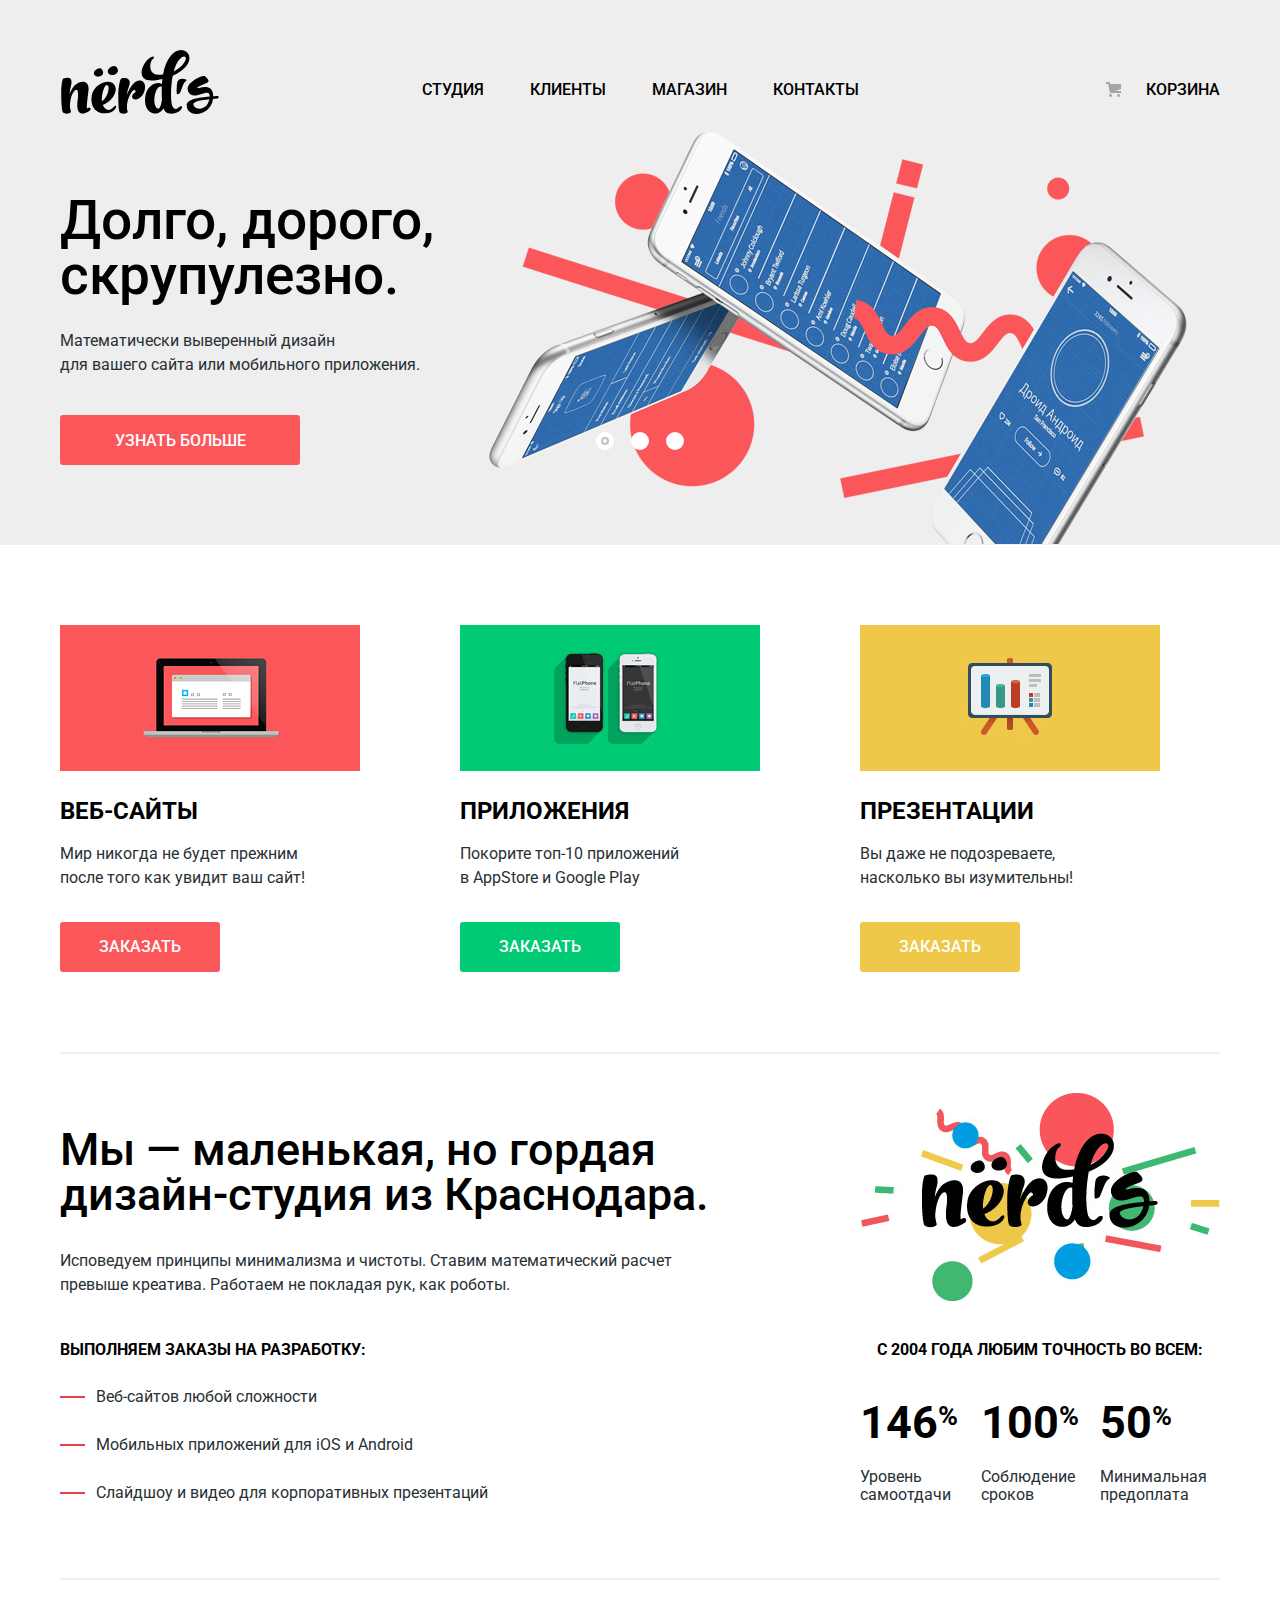
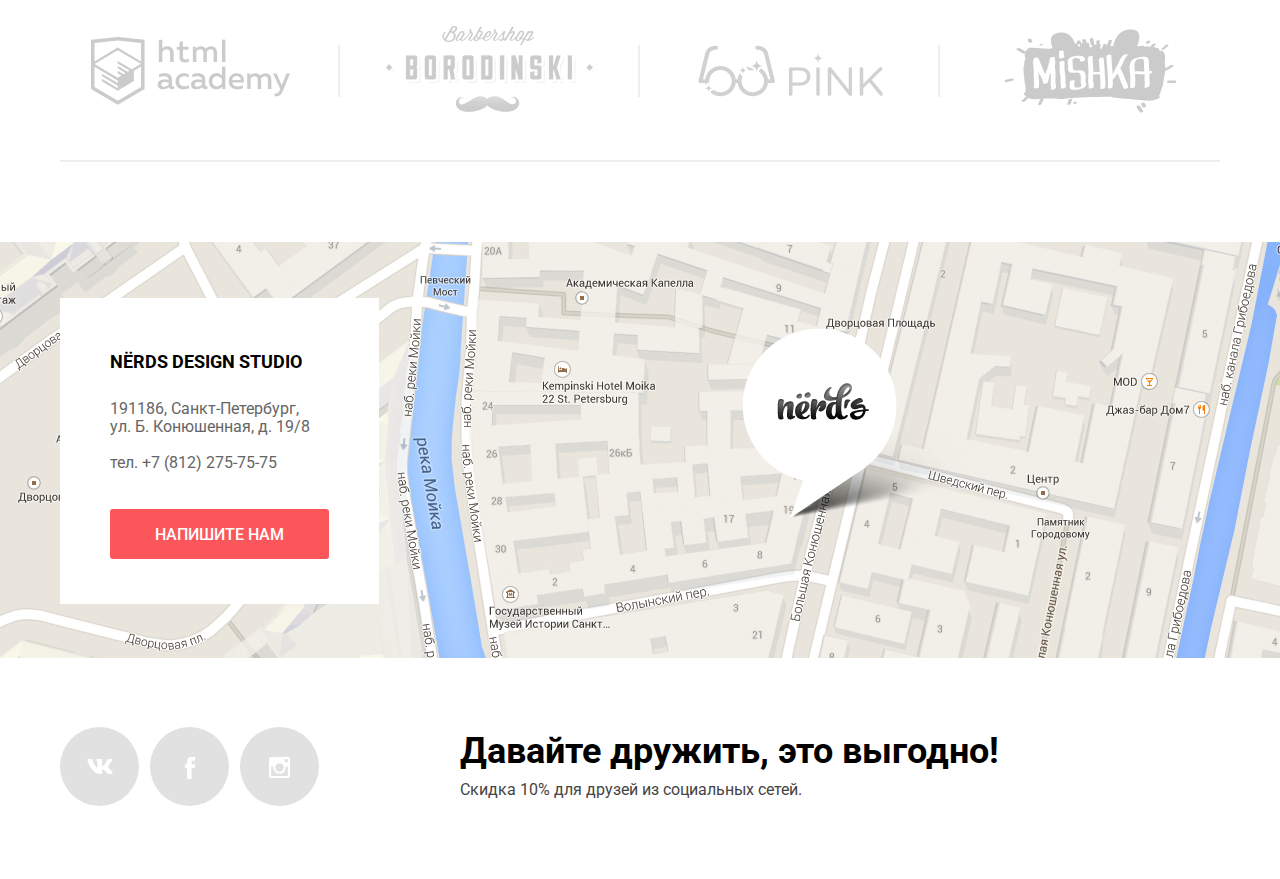
==== commit 191239d6: "Множественные правки по резульататм проверки" ====
--- a/index.html
+++ b/index.html
@@ -31,11 +31,8 @@
   <main>
     <section class="main-screen">
       <div class="container slider">
-        <input id="first-slide" class="slider-control visually-hidden" type="radio" name="toggle" checked>
-        <input id="second-slide" class="slider-control visually-hidden" type="radio" name="toggle">
-        <input id="third-slide" class="slider-control visually-hidden" type="radio" name="toggle">
         <ul class="slide-list">
-          <li class="slide slide-first">
+          <li class="slide slide-first slide-active">
             <h1>Долго, дорого, скрупулезно.</h1>
             <p>Математически выверенный дизайн<br>
               для вашего сайта или мобильного приложения.
@@ -58,9 +55,9 @@
           </li>
         </ul>
         <div class="slider-buttons">
-          <label for="first-slide" class="slider-button control-one"></label>
-          <label for="second-slide" class="slider-button control-two"></label>
-          <label for="third-slide" class="slider-button control-three"></label>
+          <button type="button" class="slider-button first-button active-button" aria-label="Первый слайд"></button>
+          <button type="button" class="slider-button second-button" aria-label="Второй слайд"></button>
+          <button type="button" class="slider-button third-button" aria-label="Третий слайд"></button>
         </div>
       </div>
     </section>
@@ -150,7 +147,7 @@
     <section class="contacts">
       <h2 class="hidden">Мы на карте</h2>
       <div class="map">
-        <iframe src="https://www.google.com/maps/embed?pb=!1m18!1m12!1m3!1d1998.6036253003151!2d30.32085871621117!3d59.9387191690541!2m3!1f0!2f0!3f0!3m2!1i1024!2i768!4f13.1!3m3!1m2!1s0x4696310fca145cc1%3A0x42b32648d8238007!2z0JHQvtC70YzRiNCw0Y8g0JrQvtC90Y7RiNC10L3QvdCw0Y8g0YPQuy4sIDE5LzgsINCh0LDQvdC60YIt0J_QtdGC0LXRgNCx0YPRgNCzLCAxOTExODY!5e0!3m2!1sru!2sru!4v1614638254309!5m2!1sru!2sru" width="100%" height="416" style="border:0;" allowfullscreen="" loading="lazy"></iframe>
+        <iframe src="https://www.google.com/maps/embed?pb=!1m18!1m12!1m3!1d1998.6036253003151!2d30.32085871621117!3d59.9387191690541!2m3!1f0!2f0!3f0!3m2!1i1024!2i768!4f13.1!3m3!1m2!1s0x4696310fca145cc1%3A0x42b32648d8238007!2z0JHQvtC70YzRiNCw0Y8g0JrQvtC90Y7RiNC10L3QvdCw0Y8g0YPQuy4sIDE5LzgsINCh0LDQvdC60YIt0J_QtdGC0LXRgNCx0YPRgNCzLCAxOTExODY!5e0!3m2!1sru!2sru!4v1614638254309!5m2!1sru!2sru" height="416" style="border:0;" allowfullscreen="" loading="lazy"></iframe>
       </div>
       <div class="map-marker">
         <img src="img/map-marker.png" width="231" height="190" alt="Лого на карте">
@@ -158,9 +155,9 @@
       <div class="contacts-info">
         <h3>Nёrds design studio</h3>
         <address>
-          191186, Санкт-Петербург,<br>
-          ул. Б. Конюшенная, д. 19/8<br><br>
-          тел. <a class="contacts-phone" href="tel:+78122757575">+7 (812) 275-75-75</a>
+         <p>191186, Санкт-Петербург,<br>
+          ул. Б. Конюшенная, д. 19/8</p>
+          <span>тел. </span><a class="contacts-phone" href="tel:+78122757575">+7 (812) 275-75-75</a>
         </address>
         <a class="map-button button" href="popup.html">Напишите нам</a>
       </div>
@@ -169,19 +166,19 @@
   <footer class="main-footer container">
     <section class="social">
       <ul class="social-list clear-list">
-        <li class="social-item">
+        <li class="social-item" aria-label="Вконтакте">
           <a class="social-button" href="#">
             <svg width="26" height="15" viewBox="0 0 128 76"><path d="M125,5.15c.89-3,0-5.15-4.23-5.15h-14a6,6,0,0,0-6.09,4S93.59,21.31,83.5,32.59c-3.26,3.26-4.74,4.3-6.52,4.3-.89,0-2.18-1-2.18-4V5.15c0-3.56-1-5.15-4-5.15h-22a3.37,3.37,0,0,0-3.56,3.22c0,3.37,5,4.15,5.56,13.64V37.48c0,4.52-.82,5.34-2.6,5.34-4.74,0-16.29-17.43-23.13-37.38C23.72,1.57,22.38,0,18.8,0H4.8C.8,0,0,1.88,0,4c0,3.71,4.75,22.1,22.1,46.42C33.67,67,50,76,64.8,76c8.9,0,10-2,10-5.45V58c0-4,.84-4.8,3.66-4.8,2.08,0,5.64,1,13.94,9C101.9,71.74,103.46,76,108.8,76h14c4,0,6-2,4.85-6s-5.8-9.64-11.81-16.4c-3.27-3.86-8.16-8-9.64-10.09-2.08-2.67-1.49-3.86,0-6.23,0,0,17-24,18.83-32.18Z" fill="#fff"/>
             </svg>
           </a>
         </li>
-        <li class="social-item">
+        <li class="social-item" aria-label="Facebook">
           <a class="social-button" href="#">
             <svg width="12" height="22" viewBox="0 0 10.15 21.74"><path d="M3.34 1.12A4.77 4.77 0 0 1 6.53 0h3.61v3.81H7.81a1.07 1.07 0 0 0-1.09.83v2.55h3.42c-.08 1.23-.24 2.45-.41 3.67h-3v10.87H2.21V10.86H0V7.21h2.19V3.66a3.83 3.83 0 0 1 1.15-2.54z" fill="#fff"/>
             </svg>
           </a>
         </li>
-        <li class="social-item">
+        <li class="social-item" aria-label="Instagram">
           <a class="social-button" href="#">
             <svg width="21" height="21" viewBox="0 0 20 20"><path d="M18 0H2a2 2 0 0 0-2 2v16a2 2 0 0 0 2 2h16a2 2 0 0 0 2-2V2a2 2 0 0 0-2-2zm-8 6a4 4 0 1 1-4 4 4 4 0 0 1 4-4zM2.5 18a.47.47 0 0 1-.5-.5V9h2.1a3.4 3.4 0 0 0-.1 1 6 6 0 1 0 12 0 3.4 3.4 0 0 0-.1-1H18v8.5a.47.47 0 0 1-.5.5zM18 4.5a.47.47 0 0 1-.5.5h-2a.47.47 0 0 1-.5-.5v-2a.47.47 0 0 1 .5-.5h2a.47.47 0 0 1 .5.5z" fill="#fff"/>
             </svg>
--- a/css/style.min.css
+++ b/css/style.min.css
@@ -1 +1 @@
-:root{--basic-light-black:#283136;--basic-black:#000000;--basic-black-opacity:rgba(0,0,0,0.3);--basic-dark-black:#231F20;--basic-light-red:#FB565A;--basic-red:#E74246;--basic-dark-red:#D7373B;--basic-white:#ffffff;--basic-light-green:#00CA74;--basic-green:#00BC6C;--basic-dark-green:#00AA62;--basic-light-yellow:#EFC84A;--basic-yellow:#EAB534;--basic-dark-yellow:#E5A722;--basic-light-grey:#EEEEEE;--basic-grey:#DFDFDF;--basic-dark-grey:#D5D5D5;--special-grey:#4D4D4D;--contacts-grey:#666666;--footer-grey:#444444;--logo-grey:#A6A6A6;--text-button-opacity:rgba(255,255,255,0.3);--slider-circle-grey:#C1C1C1;--social-button-grey:#E1E1E1;--popup-field-grey:#D7DCDE;--popup-hover-grey:#B4B9BB;--range-toggle-grey:#ABABAB;--shadow-dark:#CFCFCF;--grey-prices:#F1F1F1;--black-opacity-border:rgba(0,0,0,0.1);--active-pagination-grey:#DBDBDB;--button-shadow-black:rgba(0,1,1,0.1);--text-shadow-black:rgba(0,0,0,0.25);--popup-shadow-black:rgba(0,0,0,0.4)}.page-body{min-width:1160px;margin:0;padding:0;font-family:"Roboto",sans-serif;font-size:16px;line-height:24px;font-weight:400;color:var(--basic-light-black);background-color:var(--basic-white);min-height:100%;display:grid;grid-template-rows:min-content 1fr min-content;align-content:start}.page img{max-width:100%;height:auto}.clear-list{list-style:none;padding:0;margin:0}.page{height:100%}.container{width:1160px;margin:0 auto;padding:0 10px}.button{font-size:16px;line-height:18px;text-transform:uppercase;text-align:center;text-decoration:none;vertical-align:middle;font-weight:500;background-color:var(--basic-light-red);color:var(--basic-white);border:none;border-radius:3px;padding:17px 54px 15px}.button:hover{background-color:var(--basic-red)}.button:active{color:var(--text-button-opacity);backround-color:var(--basic-dark-red);box-shadow:inset 0 3px 0 0 var(--button-shadow-black)}.hidden{display:none}.visually-hidden{position:absolute;overflow:hidden;border:0;padding:0;width:1px;height:1px;margin:-1px;white-space:nowrap;clip:rect(0 0 0 0)}.main-header-logo:hover{opacity:0.7}.main-header-logo:active{opacity:0.3}.main-header{background-color:var(--basic-light-grey)}.main-navigation{display:flex;line-height:30px;text-transform:uppercase;color:var(--basic-white);padding-top:49px}.main-navigation a{text-decoration:none;font-weight:500}.site-navigation{display:flex;margin-left:203px;margin-right:223px;padding-top:26px}.user-navigation{padding-top:26px}.cart{position:relative;padding-left:15px;left:5px}.cart::before{position:absolute;top:2px;left:-25px;content:"";width:15px;height:15px;background-image:url("../img/cart-icon.svg");background-repeat:no-repeat;background-position:0 0}.site-navigation li{margin-right:45px}.site-navigation a,.user-navigation a{color:var(--basic-black)}.site-navigation a:hover,.user-navigation a:hover{color:var(--basic-light-red)}.site-navigation a:active,.user-navigation a:active{color:var(--basic-black);opacity:0.3}.site-navigation a:focus,.user-navigation a:focus{color:var(--basic-black)}.selected{padding-bottom:19px;border-bottom:2px solid var(--basic-light-red)}.main-screen{position:relative;background-color:var(--basic-light-grey);margin-bottom:80px}.main-screen h1{width:538px;font-size:55px;line-height:56px;font-weight:500;margin-top:0;margin-bottom:24px;color:var(--basic-black)}.slider{position:relative}.slide-first p{margin-bottom:38px;margin-top:0;line-height:25px}.slide-second p{margin-bottom:27px;margin-top:35px;line-height:25px}.slide-third p{margin-bottom:27px;margin-top:35px;line-height:25px}.main-button{display:block;width:132px}.slide-list{margin:0;padding:0}#first-slide:checked~.slide-list .slide-first,#second-slide:checked~.slide-list .slide-second,#third-slide:checked~.slide-list .slide-third{display:block}.slider-buttons{position:absolute;bottom:89px;left:536px;display:flex}.slider-buttons label{position:relative;display:inline-block;width:18px;height:18px;padding:8px;border-radius:50%;cursor:pointer}.slider-button::after{content:"";width:18px;height:18px;background:var(--basic-white);position:absolute;top:8px;left:8px;z-index:1;border-radius:50%}#first-slide:checked ~ .slider-buttons .control-one::before,#second-slide:checked ~ .slider-buttons .control-two::before,#third-slide:checked ~ .slider-buttons .control-three::before{content:"";display:block;position:absolute;left:50%;top:50%;z-index:2;width:4px;height:4px;margin:-4px;background-color:inherit;border:2px solid var(--slider-circle-grey);border-radius:50%}.slide{display:none}.slide-first{display:none;background-image:url("../img/nerds-index-slide.png");background-repeat:no-repeat;background-position:right 5px bottom 1px;padding-top:67px;padding-bottom:80px}.slide-second{display:none;background-image:url("../img/nerds-index-slide2.png");background-repeat:no-repeat;background-position:right 3px bottom 0;padding-top:67px;padding-bottom:80px}.slide-third{display:none;background-image:url("../img/nerds-index-slide3.png");background-repeat:no-repeat;background-position:right 3px bottom 1px;padding-top:67px;padding-bottom:80px}.services{padding-bottom:80px;border-bottom:2px solid var(--basic-light-grey)}.sevices-list{display:grid;grid-template-columns:1fr 1fr 1fr;column-gap:100px;padding-right:60px}.services h3{font-size:24px;font-weight:700;line-height:30px;margin-bottom:16px;margin-top:18px;text-transform:uppercase;color:var(--basic-black)}.services-item p{margin-top:0;margin-bottom:32px;width:245px}.services-item:nth-child(2)p{width:230px}.red-button{display:block;width:160px;padding:16px 0}.green-button{display:block;width:160px;padding:16px 0;background-color:var(--basic-light-green)}.green-button:hover{background-color:var(--basic-green)}.green-button:active{backround-color:var(--basic-dark-green)}.yellow-button{display:block;width:160px;padding:16px 0;background-color:var(--basic-light-yellow)}.yellow-button:hover{background-color:var(--basic-yellow)}.yellow-button:active{backround-color:var(--basic-dark-yellow)}.information{display:flex;justify-content:space-between;padding-top:39px;border-bottom:2px solid var(--basic-light-grey);padding-bottom:49px}.about{padding-top:34px;width:660px}.about h2{font-size:45px;line-height:45px;font-weight:500;margin-top:0;margin-bottom:32px;color:var(--basic-black)}.about h3{font-weight:700;text-transform:uppercase;color:var(--basic-black);margin-top:41px;margin-bottom:23px;font-size:16px;line-height:24px}.about p{margin:0}.about-item{position:relative;margin-bottom:24px;padding-left:36px}.about-item::before{content:"";position:absolute;width:25px;height:2px;top:11px;left:0;background-color:var(--basic-red)}.company{width:360px;margin-left:auto}.company-numbers{display:flex;justify-content:space-between}.company p{font-weight:700;text-align:center;text-transform:uppercase;margin-top:30px;margin-bottom:29px;color:var(--basic-black)}.company b{font-size:45px;line-height:64px;font-weight:700;margin-bottom:10px;color:var(--basic-black)}.company-number span{display:inline-block;line-height:19px;margin-top:11px}.company-number{margin-right:23px}.company-number:nth-child(2){margin-right:21px}.company-number sup{font-size:27px}.partners{padding-top:46px;border-bottom:2px solid var(--basic-light-grey);padding-bottom:37px}.partners-list{display:flex}.partners-item{position:relative}.partners-item::after{content:"";position:absolute;width:2px;height:52px;background-color:var(--basic-light-grey);right:-50px;bottom:27px}.partners-item:first-child{margin-right:95px;margin-left:32px;margin-top:17px}.partners-item:nth-child(2){margin-right:104px}.partners-item:nth-child(2)::after{right:-46px}.partners-item:nth-child(3){margin-right:120px;margin-top:19px}.partners-item:nth-child(3)::after{right:-57px}.partners-item:last-child{margin-top:6px}.partners-item:last-child::after{display:none}.partners-list a{opacity:0.2}.partners-list a:hover{opacity:1}.partners-list a:active{opacity:0.1}.catalog-page{display:grid;grid-template-columns:260px 1fr;column-gap:140px;align-content:start}.catalog-heading{background-color:var(--basic-light-grey);padding-top:65px;padding-bottom:110px;margin-bottom:53px}.catalog-heading h1{width:727px;font-size:55px;line-height:55px;font-weight:500;margin:0 auto;margin-top:2px;color:var(--basic-black)}.sort{position:relative}.sort-list{display:flex;justify-content:flex-start;margin-top:5px;margin-bottom:53px;align-items:center;position:relative}.sort-list p{margin-right:267px;font-size:18px;line-height:30px;font-weight:700;color:var(--basic-black);text-transform:uppercase;margin-top:0;margin-bottom:0}.sort-item{font-size:14px;line-height:18px;color:var(--basic-black);text-transform:uppercase;opacity:0.3;margin-right:25px}.active-sort{opacity:1}.sort-item:nth-child(3){margin-right:26px}.sort-item:nth-child(4){margin-right:0}.sort-item:hover{opacity:0.6}.sort-item:active{opacity:1}.active-sort{opacity:1;padding-top:2px}.more{margin-right:0;position:relative}.less{margin-right:0;position:relative}.less::before{position:absolute;top:-5px;left:52px;content:"";border-style:solid;border-width:0 5.5px 10px;border-color:transparent transparent var(--logo-grey)}.more::before{position:absolute;top:-7px;left:48px;content:"";border-style:solid;border-width:10px 5.5px 0;border-color:var(--basic-dark-black)transparent transparent}.filters fieldset{border:none;margin-right:0;margin-left:0;padding:0}.filters legend{font-size:18px;line-height:30px;font-weight:700;text-transform:uppercase;color:var(--basic-black)}.filter-item{margin:0;padding:0;border:none}.range-filter{width:260px;margin-top:48px}.filter-item legend{font-size:18px;line-height:24px;text-transform:uppercase;font-weight:700}.range-controls{position:relative;height:41px;margin-bottom:14px;padding-top:39px;padding-right:20px;padding-left:20px;background-color:var(--basic-light-grey);border-radius:5px}.range-controls .scale{height:2px;background:var(--popup-field-grey)}.range-controls .bar{width:70%;height:2px;background:var(--basic-light-green)}.range-controls .toggle{position:absolute;top:30px;left:0;width:4px;height:4px;padding:0;border:8px solid var(--basic-white);background-color:var(--range-toggle-grey);border-radius:50%;box-shadow:0 2px 1px 0 var(--shadow-dark);cursor:pointer}.range-controls .toggle-min{left:18px}.range-controls .toggle-max{left:160px}.price-controls{display:flex;justify-content:space-between}.price-controls label{text-transform:uppercase;font-family:"Roboto","Arial",sans-serif;font-size:16px}.price-controls input{width:60px;padding:10px;margin-left:12px;text-align:center;color:var(--basic-light-black);border:none;border-radius:3px;background:var(--basic-light-grey);font-family:inherit;font-size:inherit}.filter-price{margin-bottom:54px}.filters p{line-height:22px;text-transform:uppercase}.filters label{font-size:16px;line-height:25px;color:var(--basic-light-black)}.filter-type{margin-top:54px}.filter-type label{position:relative;display:block;padding-left:36px}.filter-type legend{margin-bottom:13px}.filter-templates{line-height:20px}.filter-templates li{margin-bottom:15px}.filter-radio + label::before{content:"";width:17px;height:17px;position:absolute;left:0;top:0;border:4px solid var(--special-grey);border-radius:50%;opacity:0.4}.filter-radio:checked + label::after{content:"";width:7px;height:7px;position:absolute;left:8px;top:8px;background-color:var(--special-grey);border:1px solid var(--special-grey);border-radius:50%;opacity:0.4}.filter-radio + label:hover::before{opacity:1}.filter-radio:checked + label:hover::after{opacity:1}.filter-feature{margin-top:28px}.filter-feature legend{margin-bottom:14px}.filter-feature li{margin-bottom:15px}.filter-feature label{position:relative;display:block;padding-left:36px}.filter-check + label::before{content:"";width:19px;height:19px;position:absolute;left:0;top:0;border:2px solid var(--logo-grey);border-radius:3px}.filter-check + label:hover::before{border:2px solid var(--special-grey)}.filter-check:checked + label::after{content:"";width:25px;height:24px;position:absolute;left:1px;right:1px;top:-1px;background-image:url("../img/check.svg");background-repeat:no-repeat}.filter-check:checked + label:hover::after{border:var(--special-grey);background-image:url("../img/checkhov.svg")}.grey-button{display:block;width:260px;font-weight:500;margin-top:31px;background-color:var(--basic-light-grey);color:var(--basic-black)}.grey-button:hover{background-color:var(--basic-grey)}.grey-button:active{background-color:var(--basic-dark-grey);color:var(--basic-black-opacity)}.goods-list{display:grid;grid-template-columns:1fr 1fr;column-gap:40px}.goods-item{width:360px;position:relative;margin-bottom:32px}.goods-list img{display:block;margin-top:-8px;border:1px solid var(--black-opacity-border);border-radius:0 0 3px 3px}.goods-item:hover{box-shadow:0 6px 15px 0 rgba(0,0,0,0.25)}.goods-item:hover path{fill:var(--special-grey)}.goods-description{position:absolute;width:100%;height:230px;background-color:var(--basic-light-grey);display:none;bottom:0;text-align:center}.goods-item:hover .goods-description{display:block}.goods-item p{width:255px;margin:0 auto;padding-top:12px;padding-bottom:48px}.goods-item:first-child p{width:200px}.catalog h3{margin-top:25px;margin-bottom:0;font-size:18px;line-height:30px;font-weight:700;text-transform:uppercase;color:var(--basic-black)}.catalog h3:hover{color:var(--basic-light-red)}.catalog h3:active{color:var(--basic-black);opacity:0.3}.catalog p{line-height:18px}.goods-description .button{padding:17px 72px 15px}.pagination{margin-top:21px;display:flex;justify-content:flex-start}.pagination a{display:block;padding:17px 21px 15px}.pagination-item{margin-right:10px;background-color:var(--basic-light-grey);font-weight:500;color:var(--basic-black)}.next a{padding-left:78px;padding-right:78px}.pagination-item:hover{background-color:var(--basic-grey)}.pagination-item:active{background-color:var(--basic-dark-grey);color:var(--basic-black-opacity)}.active-pagination,.active-pagination:hover,.active-pagination:active{background-color:var(--basic-white);box-shadow:inset 0 0 0 3px var(--active-pagination-grey)}.pagination .grey-button{width:210px}.contacts{position:relative;margin-top:80px;background-image:url(../img/map.png);background-repeat:no-repeat;background-position:50% 42%;height:416px}.catalog-contacts{margin-top:60px}.contacts-info{width:319px;position:absolute;background-color:var(--basic-white);bottom:54px;left:50%;transform:translateX(-580px);z-index:3}.contacts h3{font-size:18px;line-height:30px;font-weight:700;font-style:normal;text-transform:uppercase;color:var(--basic-black);margin-top:0;margin-bottom:0;padding:49px 76px 23px 50px}.contacts address{line-height:18px;font-style:normal;color:var(--contacts-grey);padding:0 39px 37px 50px}.contacts-phone{color:inherit;text-decoration:none}.map iframe{position:relative;z-index:2}.map-button{display:block;width:131px;font-weight:500;margin:0 50px 47px;padding:17px 44px 15px}.map-marker{position:absolute;bottom:133px;left:50%;transform:translateX(102px);z-index:1}.main-footer{display:flex;padding-top:69px;padding-bottom:62px}.social-list{display:flex;margin-right:130px}.social-item{display:flex;justify-content:center;background-color:var(--social-button-grey);width:79px;height:79px;border-radius:50%;margin-right:11px}.social-button{padding:30px}.social-item:hover{background-color:var(--basic-red)}.social-item:active{background-color:var(--basic-dark-red);box-shadow:inset 0 3px 0 0 var(--button-shadow-black)}.social-item .social-button:active{opacity:0.3}.footer-labels{justify-self:center;padding-top:6px}.main-footer h2{margin:0;font-size:36px;line-height:36px;font-weight:700;color:var(--basic-black)}.main-footer p{margin-top:10px;line-height:22px;color:var(--footer-grey)}.popup{display:none;position:fixed;width:960px;height:590px;top:50%;left:50%;transform:translate(-50%,-50%);background-color:var(--basic-white);box-shadow:0 20px 40px 0 var(--popup-shadow-black);z-index:4}.popup h2{font-size:45px;line-height:53px;font-weight:700;margin:0;margin:68px 549px 37px 100px;color:var(--basic-black)}.popup-form{width:761px;display:flex;flex-wrap:wrap;padding:0 89px 84px 100px}.popup-form p{margin:0}.popup label{display:block;line-height:18px;font-weight:700;margin-bottom:9px;color:var(--basic-black)}.popup input{width:328px;height:46px;padding:0 14px;border:2px solid var(--popup-field-grey);border-radius:3px;margin-bottom:34px;font-family:Roboto,sans-serif}.popup input:hover{border:2px solid var(--popup-hover-grey)}.popup input:focus{border:2px solid var(--basic-black)}.popup input:invalid{border:2px solid var(--basic-red)}.user-name{margin-right:40px}.popup textarea{resize:none;width:326px;height:75px;font-family:Roboto,sans-serif;border:2px solid var(--popup-field-grey);border-radius:3px;padding:16px 414px 23px 16px}.popup textarea:hover{border:2px solid var(--popup-hover-grey)}.popup textarea:focus{border:2px solid var(--basic-black)}.popup .button{margin-top:40px;padding:17px 82px 15px}.popup-close{position:absolute;top:85px;right:85px;border:none;outline:none;opacity:0.3;background-color:var(--basic-white)}.popup-close:hover{opacity:1}.popup-close:focus{opacity:0.1}.modal-show{display:block;animation:bounce 0.6s}.modal-error{animation:shake 0.6s}@keyframes bounce{0%{transform:translateY(-200%);left:25%}}@keyframes shake{0%,100%{left:25%;top:190px;transform:translateX(0)}10%,30%,50%,70%,90%{transform:translateX(-10px)}20%,40%,60%,80%{transform:translateX(10px)}}+:root{--basic-light-black:#283136;--basic-black:#000;--basic-black-opacity:rgba(0,0,0,0.3);--basic-dark-black:#231f20;--basic-light-red:#fb565a;--basic-red:#e74246;--basic-dark-red:#d7373b;--basic-white:#fff;--basic-light-green:#00ca74;--basic-green:#00bc6c;--basic-dark-green:#00aa62;--basic-light-yellow:#efc84a;--basic-yellow:#eab534;--basic-dark-yellow:#e5a722;--basic-light-grey:#eee;--basic-grey:#dfdfdf;--basic-dark-grey:#d5d5d5;--special-grey:#4d4d4d;--contacts-grey:#666;--footer-grey:#444;--logo-grey:#a6a6a6;--text-button-opacity:rgba(255,255,255,0.3);--slider-circle-grey:#c1c1c1;--social-button-grey:#e1e1e1;--popup-field-grey:#d7dcde;--popup-hover-grey:#b4b9bb;--range-toggle-grey:#ababab;--shadow-dark:#cfcfcf;--grey-prices:#f1f1f1;--black-opacity-border:rgba(0,0,0,0.1);--active-pagination-grey:#dbdbdb;--button-shadow-black:rgba(0,1,1,0.1);--text-shadow-black:rgba(0,0,0,0.25);--popup-shadow-black:rgba(0,0,0,0.4);--black-opacity:rgba(40,49,54,0.3)}.page-body{min-width:1160px;margin:0;padding:0;font-family:"Roboto","Arial",sans-serif;font-size:16px;line-height:24px;font-weight:400;color:var(--basic-light-black);background-color:var(--basic-white);min-height:100%;display:grid;grid-template-rows:min-content 1fr min-content;align-content:start}.page img{max-width:100%;height:auto}.clear-list{list-style:none;padding:0;margin:0}.page{height:100%}.container{width:1160px;margin:0 auto;padding:0 10px}.button{font-size:16px;line-height:18px;text-transform:uppercase;text-align:center;text-decoration:none;vertical-align:middle;font-weight:500;background-color:var(--basic-light-red);color:var(--basic-white);border:0;border-radius:3px;padding:17px 54px 15px}.button:hover{background-color:var(--basic-red)}.button:active{color:var(--text-button-opacity);backround-color:var(--basic-dark-red);box-shadow:inset 0 3px 0 0 var(--button-shadow-black)}.hidden{display:none}.visually-hidden{position:absolute;overflow:hidden;border:0;padding:0;width:1px;height:1px;margin:-1px;white-space:nowrap;clip:rect(0 0 0 0)}.main-header-logo:hover{opacity:.7}.main-header-logo:active{opacity:.3}.main-header{background-color:var(--basic-light-grey)}.main-navigation{display:grid;grid-template-columns:160px 760px 160px;column-gap:40px;line-height:30px;text-transform:uppercase;color:var(--basic-white);padding-top:49px}.main-header-logo,.main-header-logo img{width:160px;height:65px;display:block}.main-navigation a{text-decoration:none;font-weight:500}.site-navigation{display:flex;flex-wrap:wrap;justify-content:center;width:760px;padding-top:26px}.user-navigation{text-align:right;width:160px;padding-top:26px}.cart{position:relative;padding-left:15px;left:5px;margin-right:5px}.cart::before{position:absolute;top:2px;left:-25px;content:"";width:15px;height:15px;background-image:url("../img/cart-icon.svg");background-repeat:no-repeat;background-position:0 0}.site-navigation li{margin:0 23px}.site-navigation a,.user-navigation a{color:var(--basic-black)}.site-navigation a:hover,.user-navigation a:hover{color:var(--basic-light-red)}.site-navigation a:active,.user-navigation a:active{color:var(--basic-black);opacity:.3}.site-navigation a:focus,.user-navigation a:focus{color:var(--basic-black)}.selected{padding-bottom:19px;border-bottom:2px solid var(--basic-light-red)}.main-screen{position:relative;background-color:var(--basic-light-grey);margin-bottom:80px;padding-top:12px}.main-screen h1{max-width:538px;font-size:55px;line-height:55px;font-weight:500;margin-top:0;margin-bottom:26px;color:var(--basic-black)}.slider{position:relative}.slide-first p{margin-bottom:38px;margin-top:0;max-width:400px;line-height:24px}.slide-second p{margin-bottom:27px;margin-top:35px;max-width:416px;line-height:25px}.slide-third p{margin-bottom:27px;margin-top:35px;max-width:416px;line-height:25px}.main-button{display:block;width:132px}.slide-list{margin:0;padding:0}.slider-buttons{position:absolute;bottom:95px;left:546px;display:flex}.slider-button{position:relative;padding:0;width:18px;height:18px;margin-right:17px;background-color:var(--basic-white);border:2px solid #fff;border-radius:50%;cursor:pointer}.active-button:before{content:"";position:absolute;left:50%;top:50%;z-index:2;width:4px;height:4px;margin:-4px;background-color:inherit;border:2px solid #c1c1c1;border-radius:50%}.slide{display:none}.slide-active{display:block}.slide-first{background-image:url("../img/nerds-index-slide.png");background-repeat:no-repeat;background-position:right 5px bottom 1px;padding-top:67px;padding-bottom:80px}.slide-second{background-image:url("../img/nerds-index-slide2.png");background-repeat:no-repeat;background-position:right 3px bottom 0;padding-top:67px;padding-bottom:80px}.slide-third{background-image:url("../img/nerds-index-slide3.png");background-repeat:no-repeat;background-position:right 3px bottom 1px;padding-top:67px;padding-bottom:80px}.services{padding-bottom:80px;border-bottom:2px solid var(--basic-light-grey)}.sevices-list{display:grid;grid-template-columns:1fr 1fr 1fr;column-gap:100px;padding-right:60px}.services h3{font-size:24px;font-weight:700;line-height:30px;margin-bottom:16px;margin-top:18px;text-transform:uppercase;color:var(--basic-black)}.services-item p{margin-top:0;margin-bottom:32px;width:245px}.services-item:nth-child(2) p{width:230px}.red-button{display:block;width:160px;padding:16px 0}.green-button{display:block;width:160px;padding:16px 0;background-color:var(--basic-light-green)}.green-button:hover{background-color:var(--basic-green)}.green-button:active{backround-color:var(--basic-dark-green)}.yellow-button{display:block;width:160px;padding:16px 0;background-color:var(--basic-light-yellow)}.yellow-button:hover{background-color:var(--basic-yellow)}.yellow-button:active{backround-color:var(--basic-dark-yellow)}.information{display:flex;justify-content:space-between;padding-top:39px;border-bottom:2px solid var(--basic-light-grey);padding-bottom:49px}.about{padding-top:34px;width:660px}.about h2{font-size:45px;line-height:45px;font-weight:500;margin-top:0;margin-bottom:32px;color:var(--basic-black)}.about h3{font-weight:700;text-transform:uppercase;color:var(--basic-black);margin-top:41px;margin-bottom:23px;font-size:16px;line-height:24px}.about p{margin:0}.about-item{position:relative;margin-bottom:24px;padding-left:36px}.about-item::before{content:"";position:absolute;width:25px;height:2px;top:11px;left:0;background-color:var(--basic-red)}.company{width:360px;margin-left:auto}.company-numbers{display:flex;justify-content:space-between}.company p{font-weight:700;text-align:center;text-transform:uppercase;margin-top:30px;margin-bottom:29px;color:var(--basic-black)}.company b{font-size:45px;line-height:64px;font-weight:700;margin-bottom:10px;color:var(--basic-black)}.company-number span{display:inline-block;vertical-align:middle;line-height:18px;margin-top:13px}.company-number{margin-right:23px}.company-number:nth-child(2){margin-right:21px}.company-number sup{font-size:27px}.partners{padding-top:46px;border-bottom:2px solid var(--basic-light-grey);padding-bottom:44px}.partners-list{display:grid;grid-template-columns:repeat(4,260px);column-gap:40px;row-gap:30px;align-items:center;margin:0;padding-left:0}.partners-item{position:relative}.partners-item:not(:nth-child(4n+4))::after{content:"";position:absolute;width:2px;height:52px;right:-20px;bottom:50%;transform:translateY(50%);background-color:var(--basic-light-grey)}.partners-list a{display:flex;justify-content:center;opacity:.2}.partners-list a:hover{opacity:1}.partners-list a:active{opacity:.1}.catalog-page{display:grid;grid-template-columns:260px 1fr;column-gap:140px;align-content:start}.catalog-heading{background-color:var(--basic-light-grey);padding-top:75px;padding-bottom:110px;margin-bottom:53px}.catalog-heading h1{width:727px;font-size:55px;line-height:55px;font-weight:500;margin:0 auto;margin-top:2px;color:var(--basic-black)}.sort{display:flex;justify-content:space-between;align-items:center;padding-bottom:55px}.sort p{width:360px;font-size:18px;line-height:30px;font-weight:700;color:var(--basic-black);text-transform:uppercase;margin-top:6px;margin-bottom:0}.sort-list{display:flex;flex-wrap:wrap;width:300px;margin-left:auto;margin-top:5px;align-items:center}.sort-item{font-size:14px;line-height:18px;color:var(--basic-black);text-transform:uppercase;opacity:.3;margin-right:25px;cursor:pointer}.less-more-sort{width:60px;display:flex}.less-more-item{margin-left:19px}.active-sort{opacity:1}.sort-item:hover{opacity:.6}.sort-item:active{opacity:1}.active-sort{opacity:1;padding-top:2px}.more{margin-right:0;position:relative}.less{margin-right:0;position:relative}.less::before{position:absolute;top:-2px;left:12px;content:"";border-style:solid;border-width:0 5.5px 10px;border-color:transparent transparent var(--logo-grey)}.more::before{position:absolute;top:-4px;left:1px;content:"";border-style:solid;border-width:10px 5.5px 0;border-color:var(--basic-dark-black) transparent transparent}.filters fieldset{border:0;margin-right:0;margin-left:0;padding:0}.filters legend{font-size:18px;line-height:30px;font-weight:700;text-transform:uppercase;color:var(--basic-black)}.filters p{line-height:22px;text-transform:uppercase}.filters label{font-size:16px;line-height:25px;color:var(--basic-light-black)}.filter-item{margin:0;padding:0;border:0}.range-filter{width:260px;margin-top:48px}.filter-item legend{font-size:18px;line-height:24px;text-transform:uppercase;font-weight:700}.range-controls{position:relative;height:41px;margin-bottom:14px;padding-top:39px;padding-right:20px;padding-left:20px;background-color:var(--basic-light-grey);border-radius:5px}.range-controls .scale{height:2px;background:var(--popup-field-grey)}.range-controls .bar{width:70%;height:2px;background:var(--basic-light-green)}.range-controls .toggle{position:absolute;top:30px;left:0;width:4px;height:4px;padding:0;border:8px solid var(--basic-white);background-color:var(--range-toggle-grey);border-radius:50%;box-shadow:0 2px 1px 0 var(--shadow-dark);cursor:pointer}.range-controls .toggle-min{left:18px}.range-controls .toggle-max{left:160px}.price-controls{display:flex;justify-content:space-between}.price-controls label{text-transform:uppercase;font-family:"Roboto","Arial",sans-serif;font-size:16px;line-height:22px}.price-controls input{width:60px;height:18px;line-height:22px;padding:10px;margin-left:12px;text-align:center;color:var(--basic-light-black);border:0;border-radius:3px;background:var(--basic-light-grey);font-family:inherit;font-size:inherit}.filter-price{margin-bottom:54px}.filter-type{margin-top:54px}.filter-type label{position:relative;display:block;padding-left:36px}.filter-type legend{margin-bottom:13px}.filter-templates{line-height:20px}.filter-templates li{margin-bottom:19px}.filter-templates label{line-height:22px}.filter-radio+label::before{content:"";width:17px;height:17px;position:absolute;left:0;top:0;border:4px solid var(--special-grey);border-radius:50%;opacity:.4;cursor:pointer}.filter-radio:disabled+label{color:var(--black-opacity)}.filter-radio:disabled+label::before{opacity:.1}.filter-radio:checked+label::after{content:"";width:7px;height:7px;position:absolute;left:8px;top:8px;background-color:var(--special-grey);border:1px solid var(--special-grey);border-radius:50%;opacity:.4}.filter-radio:checked:disabled+label::after{opacity:.1}.filter-radio+label:hover::before,.filter-radio:checked+label:hover::after{opacity:1}.filter-radio:disabled+label:hover::before,.filter-radio:disabled+label:hover::after{opacity:.1}.filter-radio:focus+label{border:solid 2px var(--basic-black)}.filter-feature{margin-top:26px}.filter-feature legend{margin-bottom:14px}.filter-feature li{margin-bottom:15px}.filter-feature label{position:relative;display:block;padding-left:36px}.filter-check+label::before{content:"";width:19px;height:19px;position:absolute;left:0;top:0;border:2px solid var(--logo-grey);border-radius:3px;cursor:pointer}.filter-check:disabled+label::before{opacity:.1}.filter-check:disabled+label{color:var(--black-opacity)}.filter-check+label:hover::before{border:2px solid var(--special-grey)}.filter-check:disabled+label:hover::before,.filter-check:disabled+label:hover::after{border:2px solid var(--logo-grey);opacity:.1}.filter-check:checked+label::after{content:"";width:25px;height:24px;position:absolute;left:1px;right:1px;top:-1px;background-image:url("../img/check.svg");background-repeat:no-repeat;cursor:pointer}.filter-check:checked+label:hover::after{border:var(--special-grey);background-image:url("../img/checkhov.svg")}.filter-check:focus+label{border:solid 2px var(--basic-black)}.grey-button{display:block;width:260px;font-weight:500;margin-top:31px;background-color:var(--basic-light-grey);color:var(--basic-black);font-family:"Roboto","Arial",sans-serif}.grey-button:hover{background-color:var(--basic-grey)}.grey-button:active{background-color:var(--basic-dark-grey);color:var(--basic-black-opacity)}.goods-list{display:grid;grid-template-columns:1fr 1fr;column-gap:40px}.goods-item{width:360px;position:relative;margin-bottom:32px}.goods-list img{display:block;margin-top:-8px;border:1px solid var(--black-opacity-border);border-radius:0 0 3px 3px}.goods-item:hover{box-shadow:0 6px 15px 0 rgba(0,0,0,0.25)}.goods-item:hover path{fill:var(--special-grey)}.goods-description{position:absolute;width:100%;padding-top:25px;padding-bottom:55px;background-color:var(--basic-light-grey);display:none;bottom:0;text-align:center}.goods-item:hover .goods-description{display:block}.goods-item p{width:255px;margin:0 auto;margin-top:12px;margin-bottom:48px;color:var(--contacts-grey);overflow:hidden}.goods-item:first-child p{width:200px}.goods-name{margin-top:25px;margin-bottom:0;font-size:18px;line-height:30px;font-weight:700;text-transform:uppercase;text-decoration:none;color:var(--basic-black)}.catalog h3:hover{color:var(--basic-light-red)}.catalog h3:active{color:var(--basic-black);opacity:.3}.catalog p{line-height:18px}.goods-description .button{padding:17px 72px 15px}.pagination{margin-top:21px;display:flex;justify-content:flex-start}.pagination a{display:block;padding:17px 21px 15px}.pagination-item{margin-right:10px;background-color:var(--basic-light-grey);font-weight:500;color:var(--basic-black)}.next a{padding-left:78px;padding-right:78px}.pagination-item:hover{background-color:var(--basic-grey)}.pagination-item:active{background-color:var(--basic-dark-grey);color:var(--basic-black-opacity)}.active-pagination,.active-pagination:hover,.active-pagination:active{background-color:var(--basic-white);box-shadow:inset 0 0 0 3px var(--active-pagination-grey)}.pagination .grey-button{width:210px}.contacts{position:relative;margin-top:80px;background-image:url("../img/map.png");background-repeat:no-repeat;background-position:50% 42%;height:416px}.catalog-contacts{margin-top:59px}.contacts-info{width:319px;position:absolute;background-color:var(--basic-white);bottom:54px;left:50%;transform:translateX(-580px);z-index:3}.contacts h3{font-size:18px;line-height:30px;font-weight:700;font-style:normal;text-transform:uppercase;color:var(--basic-black);margin-top:0;margin-bottom:0;padding:49px 76px 21px 50px}.contacts address{line-height:18px;font-style:normal;color:var(--contacts-grey);padding:0 39px 35px 50px}.contacts p{margin-top:2px;margin-bottom:18px}.contacts-phone{color:inherit;text-decoration:none}.map iframe{width:100%;position:relative;z-index:2}.map-button{display:block;width:131px;font-weight:500;margin:2px 50px 45px;padding:17px 44px 15px}.map-marker{position:absolute;bottom:133px;left:50%;transform:translateX(102px);z-index:1}.main-footer{display:flex;padding-top:69px;padding-bottom:62px}.social-list{display:flex;flex-wrap:wrap;width:400px}.social-item{display:flex;justify-content:center;background-color:var(--social-button-grey);width:79px;height:79px;border-radius:50%;margin-right:11px;margin-bottom:10px}.social-button{padding:30px}.social-item:hover{background-color:var(--basic-red)}.social-item:active{background-color:var(--basic-dark-red);box-shadow:inset 0 3px 0 0 var(--button-shadow-black)}.social-item .social-button:active{opacity:.3}.footer-labels{width:542px;justify-self:center;padding-top:6px}.main-footer h2{margin:0;font-size:36px;line-height:36px;font-weight:700;color:var(--basic-black)}.main-footer p{margin-top:10px;line-height:22px;color:var(--footer-grey)}.popup{display:none;position:fixed;width:960px;height:590px;top:50%;left:50%;transform:translate(-50%,-50%);background-color:var(--basic-white);box-shadow:0 20px 40px 0 var(--popup-shadow-black);z-index:4}.popup h2{font-size:45px;line-height:53px;font-weight:700;margin:0;margin:68px 549px 37px 100px;color:var(--basic-black)}.popup-form{width:761px;display:flex;flex-wrap:wrap;padding:0 89px 84px 100px}.popup-form p{margin:0}.popup label{display:block;line-height:18px;font-weight:700;margin-bottom:9px;color:var(--basic-black)}.popup input{width:328px;height:46px;padding:0 14px;border:2px solid var(--popup-field-grey);border-radius:3px;margin-bottom:34px;font-family:"Roboto","Arial",sans-serif}.popup input:hover{border:2px solid var(--popup-hover-grey)}.popup input:focus{border:2px solid var(--basic-black)}.popup input:invalid{border:2px solid var(--basic-red)}.user-name{margin-right:40px}.popup textarea{resize:none;width:326px;height:75px;font-family:"Roboto","Arial",sans-serif;border:2px solid var(--popup-field-grey);border-radius:3px;padding:16px 414px 23px 16px}.popup textarea:hover{border:2px solid var(--popup-hover-grey)}.popup textarea:focus{border:2px solid var(--basic-black)}.popup .button{margin-top:40px;padding:17px 82px 15px}.popup-close{position:absolute;top:85px;right:85px;border:0;outline:0;opacity:.3;background-color:var(--basic-white)}.popup-close:hover{opacity:1}.popup-close:focus{opacity:.1}.modal-show{display:block;animation:bounce .6s}.modal-error{animation:shake .6s}@keyframes bounce{0%{transform:translateY(-200%);left:25%}}@keyframes shake{0%,100%{left:25%;top:190px;transform:translateX(0)}10%,30%,50%,70%,90%{transform:translateX(-10px)}20%,40%,60%,80%{transform:translateX(10px)}}